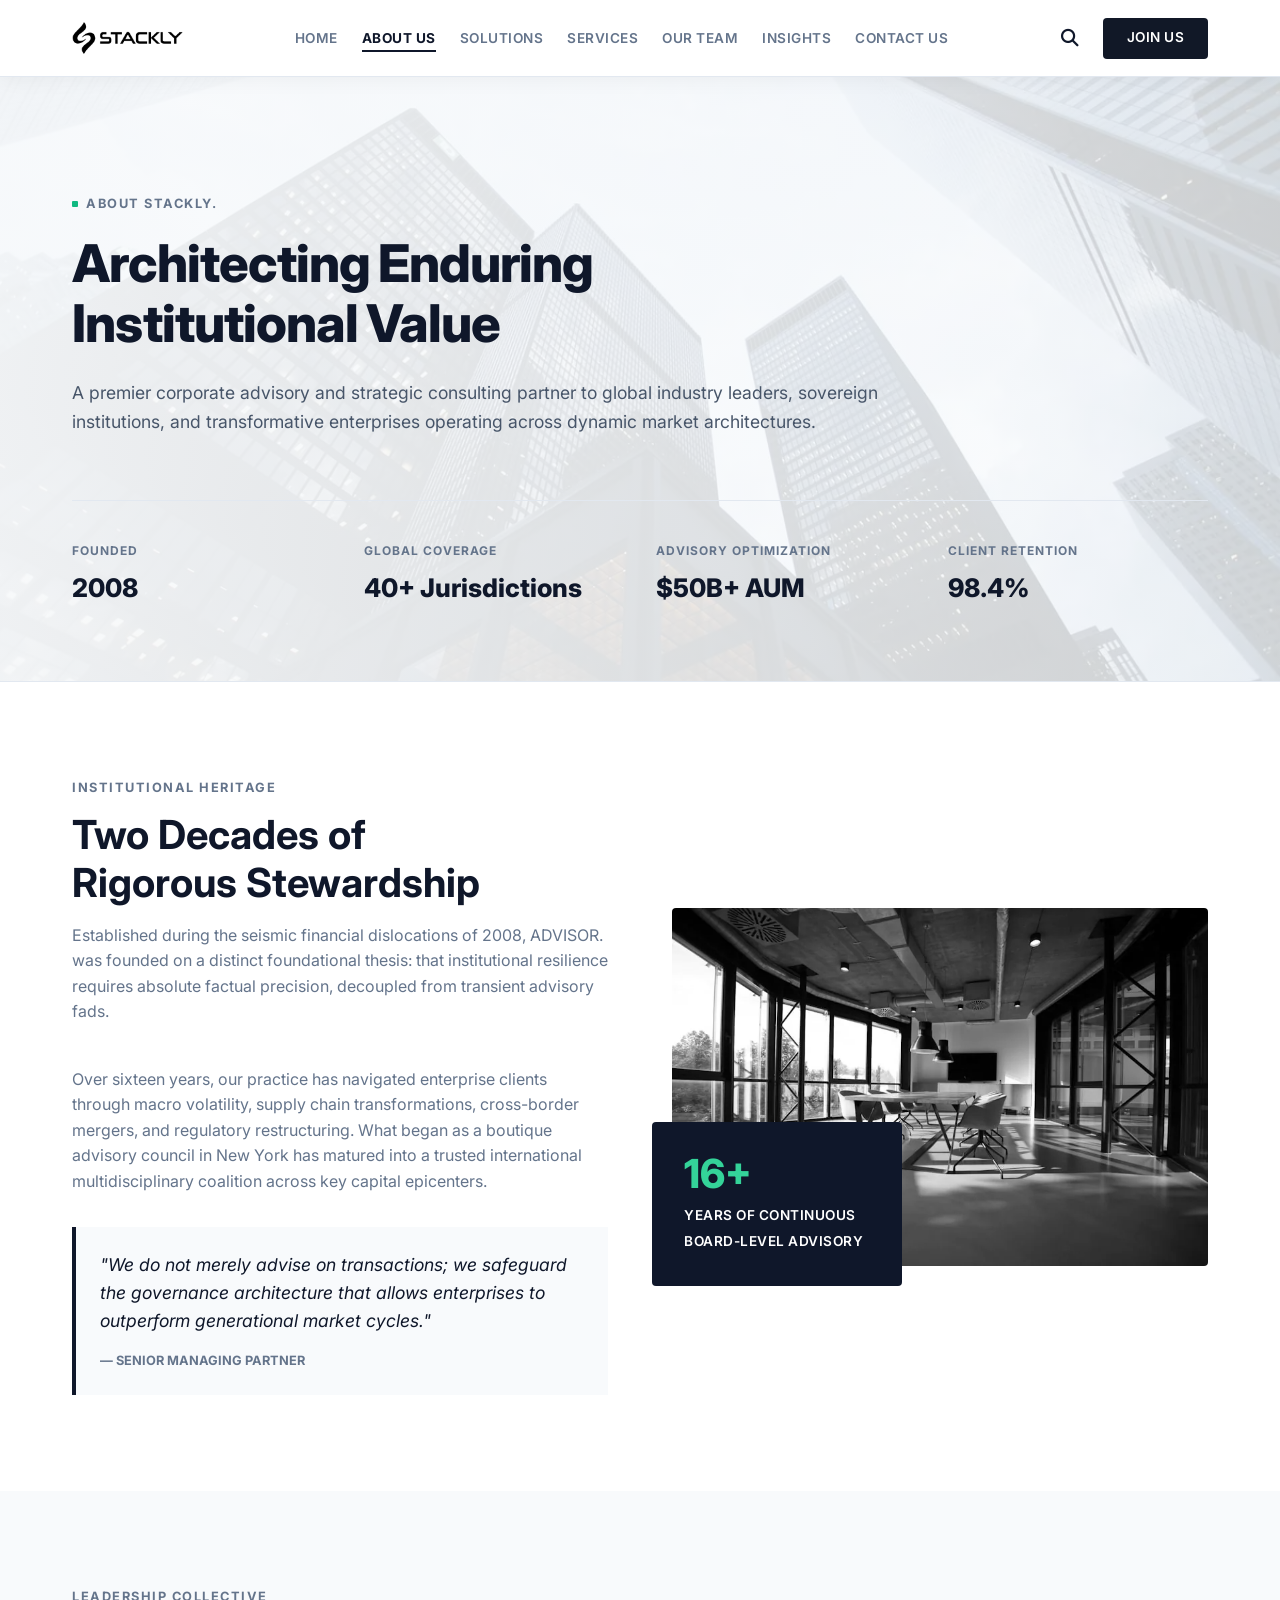
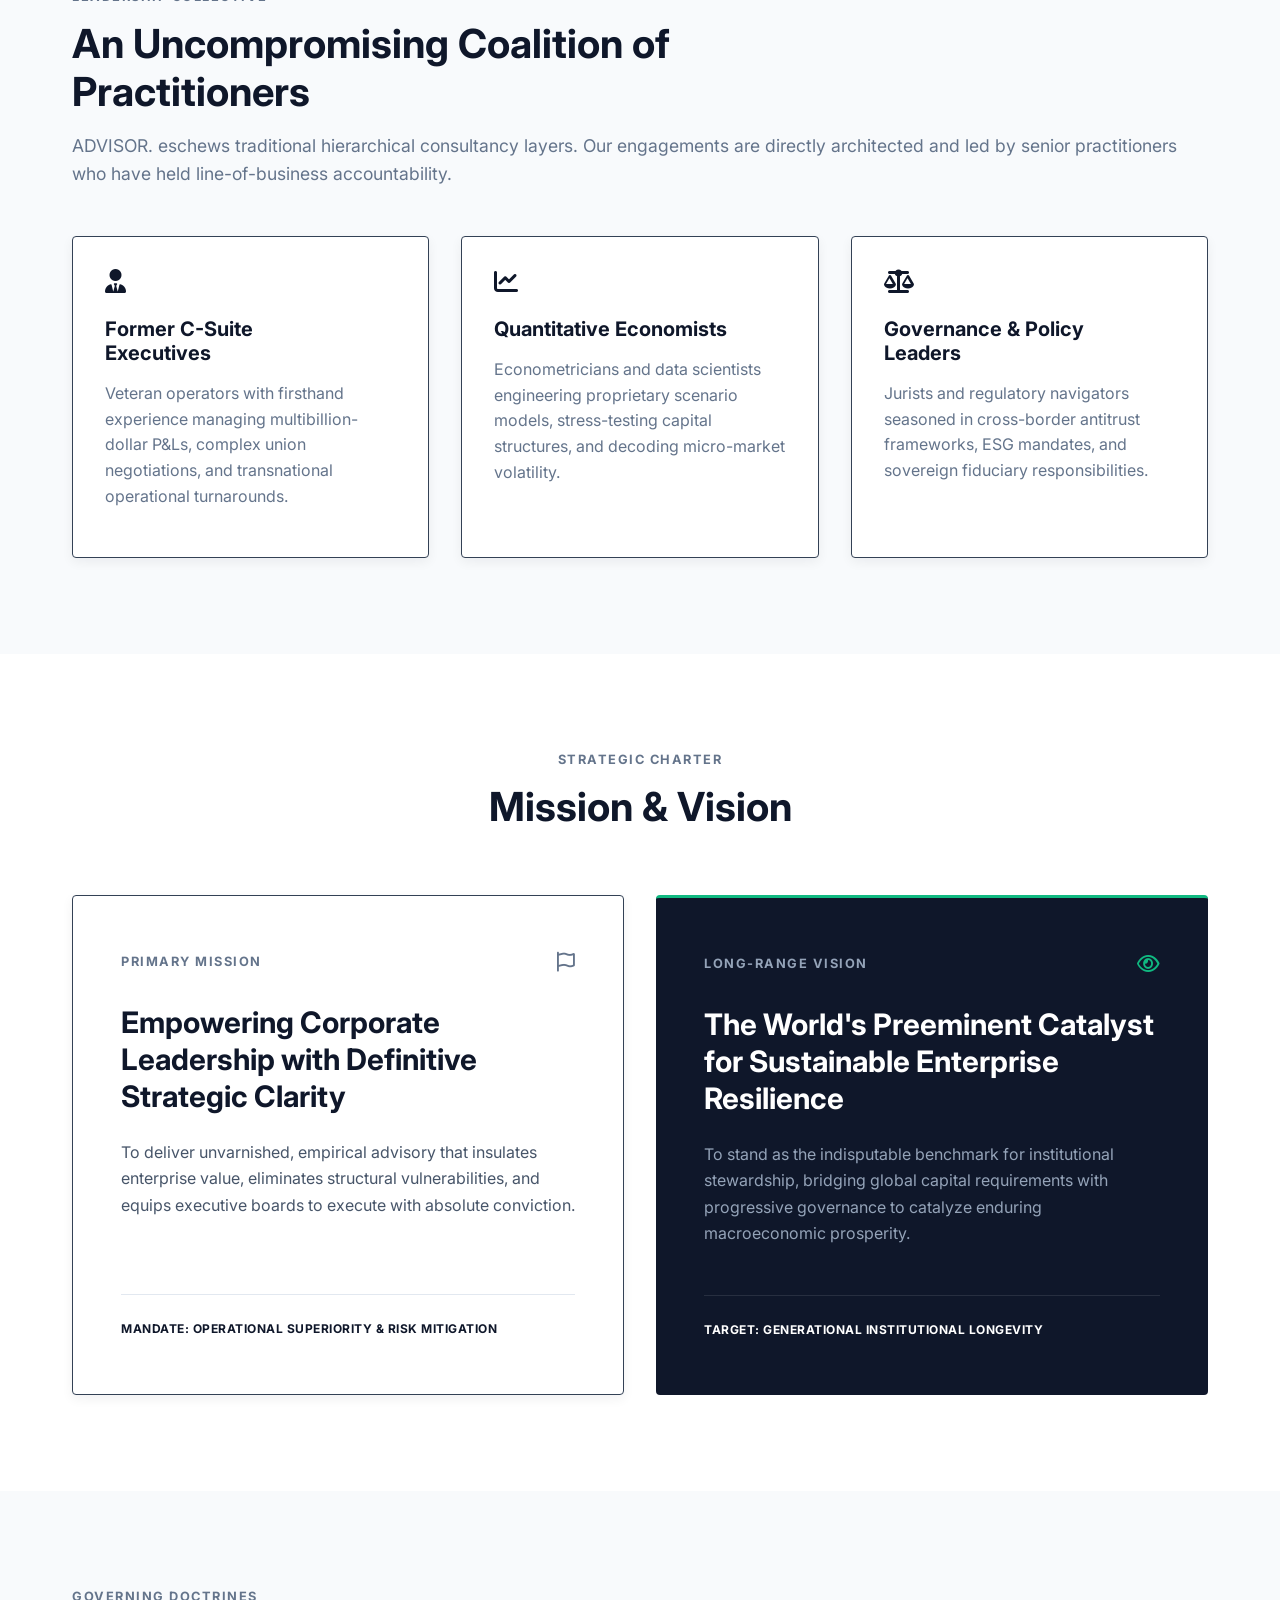
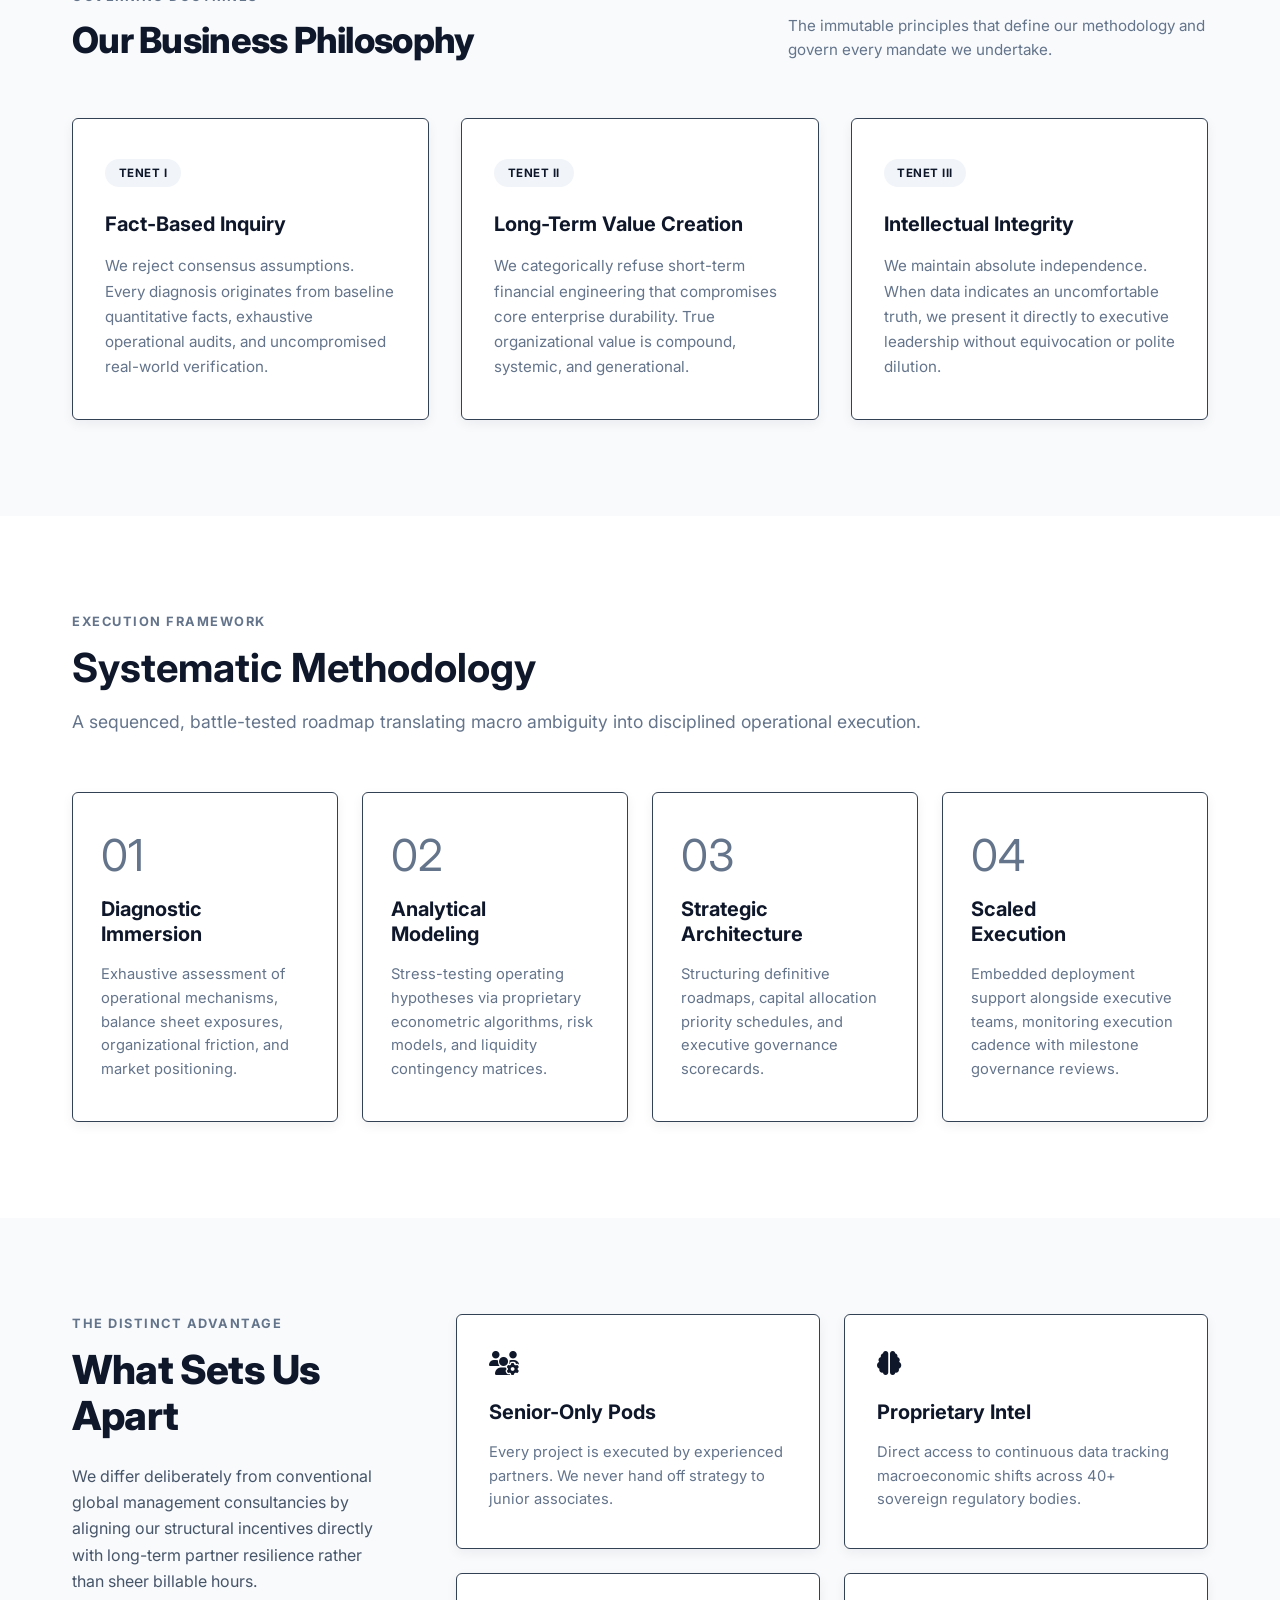
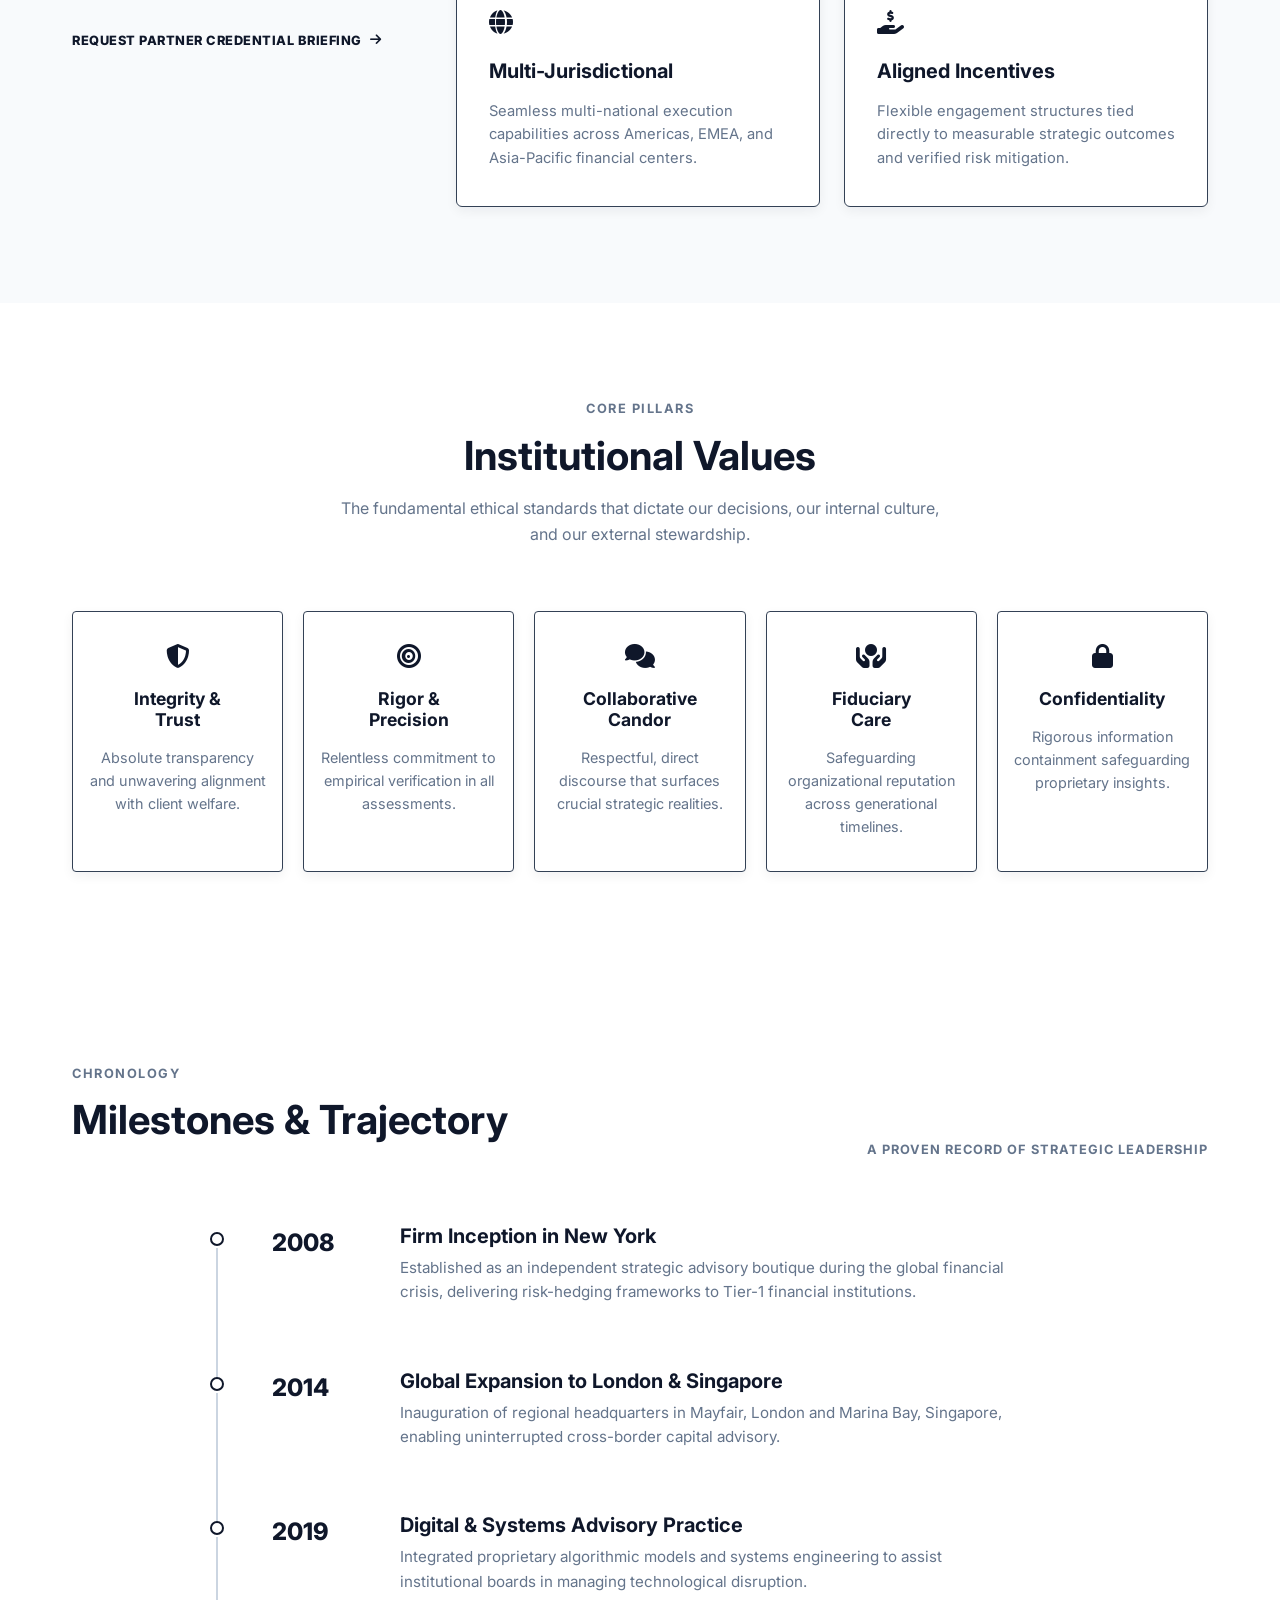
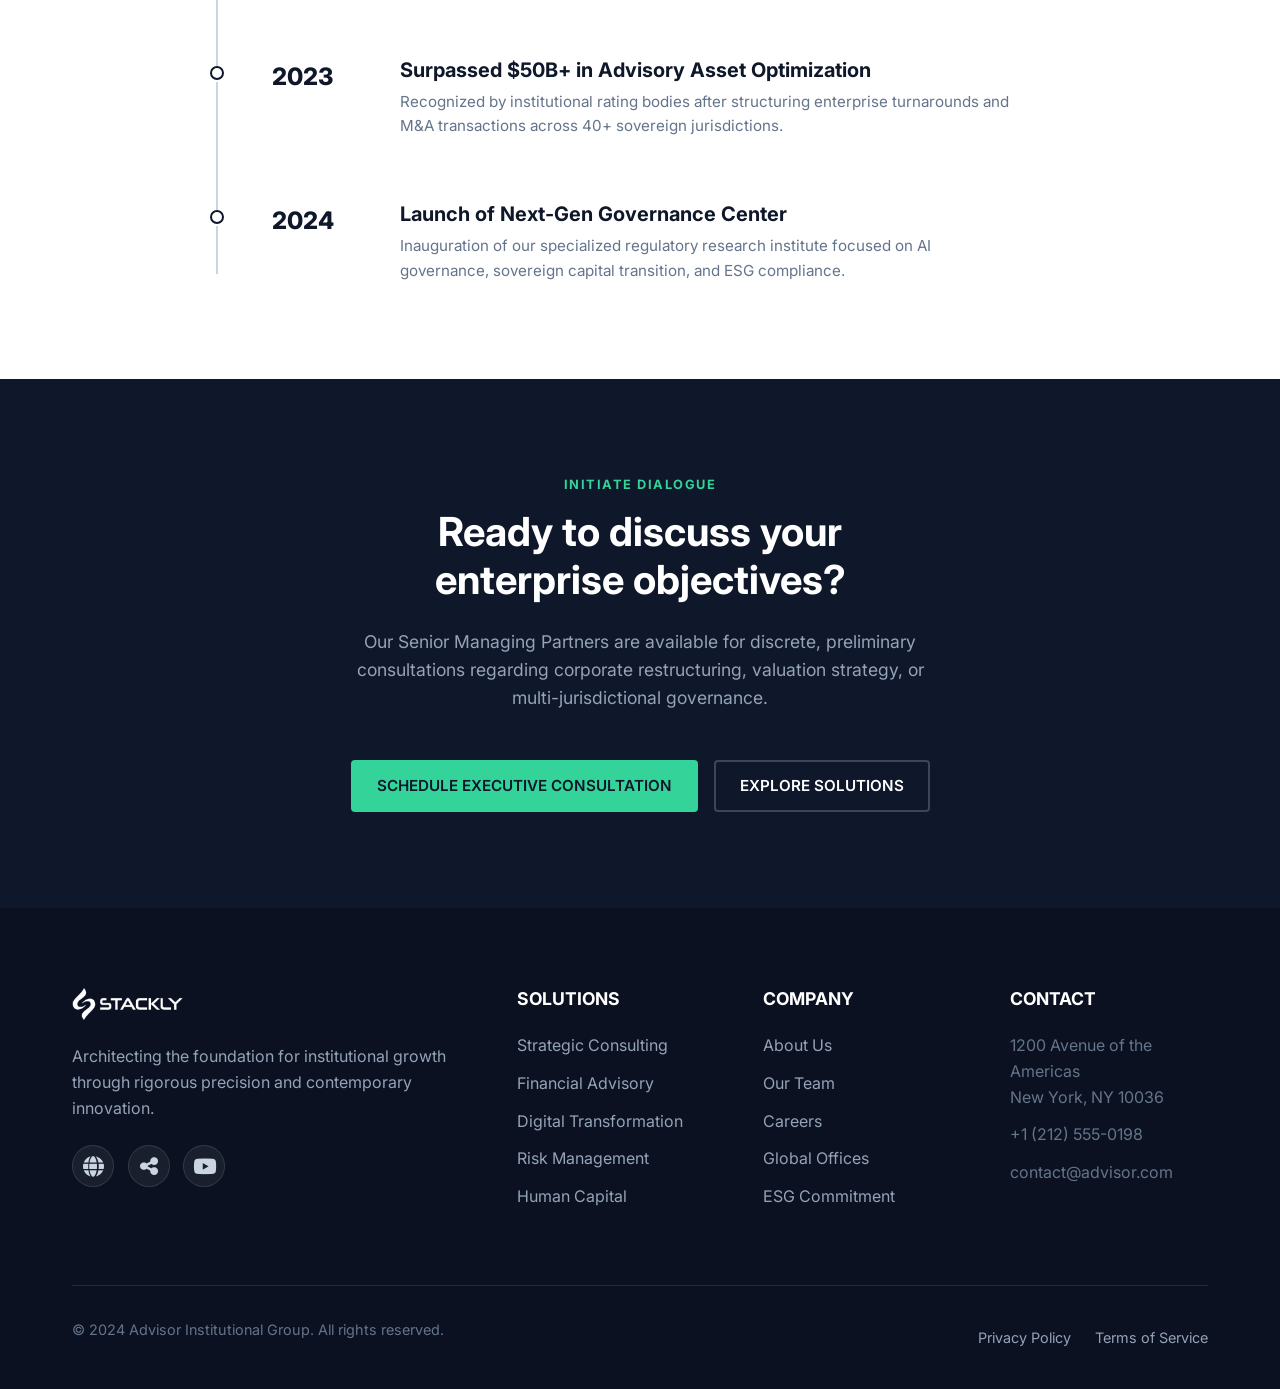
==== about.html @ fd28a03f "Initial commit: Stackly Advisory Enterprise Consulting Hub" ====
<!DOCTYPE html>
<html lang="en">
<head>
    <meta charset="UTF-8">
    <meta name="viewport" content="width=device-width, initial-scale=1.0">
    <title>About Us - ADVISOR.</title>
    <link rel="preconnect" href="https://fonts.googleapis.com">
    <link rel="preconnect" href="https://fonts.gstatic.com" crossorigin>
    <link href="https://fonts.googleapis.com/css2?family=Inter:wght@300;400;500;600;700;800&display=swap" rel="stylesheet">
    <link rel="stylesheet" href="https://cdnjs.cloudflare.com/ajax/libs/font-awesome/6.4.0/css/all.min.css">
    <link rel="stylesheet" href="css/styles.css">
</head>
<body>

    <!-- Navbar -->
    <nav class="navbar">
        <div class="container nav-container">
            <div class="logo">
                <a href="index.html" style="display: flex; align-items: center;">
                    <img src="assets/logo-stackly.webp" alt="ADVISOR Logo" class="logo-icon">
                </a>
            </div>
            <ul class="nav-links">
                <li><a href="index.html">HOME</a></li>
                <li><a href="about.html" class="active">ABOUT US</a></li>
                <li><a href="solutions.html">SOLUTIONS</a></li>
                <li><a href="services.html">SERVICES</a></li>
                <li><a href="teams.html">OUR TEAM</a></li>
                <li><a href="insights.html">INSIGHTS</a></li>
                <li><a href="contact.html">CONTACT US</a></li>
            </ul>
            <div class="nav-actions">
                <button class="icon-btn search-icon" aria-label="Search"><i class="fa-solid fa-magnifying-glass"></i></button>
                <a href="signin.html" class="btn btn-primary join-btn">JOIN US</a>
                <button class="nav-hamburger-btn" id="nav-hamburger-btn" aria-label="Open Navigation Drawer" type="button">
                    <i class="fa-solid fa-bars"></i>
                </button>
            </div>
        </div>
    </nav>

    <!-- Hero Section -->
    <header class="about-hero">
        <div class="container">
            <div class="about-hero-text">
                <span class="eyebrow"><span class="badge-square"></span> ABOUT STACKLY.</span>
                <h1>Architecting Enduring<br>Institutional Value</h1>
                <p>A premier corporate advisory and strategic consulting partner to global industry leaders, sovereign institutions, and transformative enterprises operating across dynamic market architectures.</p>
            </div>
            
            <div class="hero-stats">
                <div class="stat">
                    <span class="stat-label">FOUNDED</span>
                    <span class="stat-value">2008</span>
                </div>
                <div class="stat">
                    <span class="stat-label">GLOBAL COVERAGE</span>
                    <span class="stat-value">40+ Jurisdictions</span>
                </div>
                <div class="stat">
                    <span class="stat-label">ADVISORY OPTIMIZATION</span>
                    <span class="stat-value">$50B+ AUM</span>
                </div>
                <div class="stat">
                    <span class="stat-label">CLIENT RETENTION</span>
                    <span class="stat-value">98.4%</span>
                </div>
            </div>
        </div>
    </header>

    <!-- Stewardship -->
    <section class="stewardship section-padding">
        <div class="container stewardship-grid">
            <div class="stewardship-text">
                <span class="eyebrow">INSTITUTIONAL HERITAGE</span>
                <h2>Two Decades of<br>Rigorous Stewardship</h2>
                <p>Established during the seismic financial dislocations of 2008, ADVISOR. was founded on a distinct foundational thesis: that institutional resilience requires absolute factual precision, decoupled from transient advisory fads.</p>
                <br>
                <p>Over sixteen years, our practice has navigated enterprise clients through macro volatility, supply chain transformations, cross-border mergers, and regulatory restructuring. What began as a boutique advisory council in New York has matured into a trusted international multidisciplinary coalition across key capital epicenters.</p>
                <blockquote class="stewardship-quote">
                    "We do not merely advise on transactions; we safeguard the governance architecture that allows enterprises to outperform generational market cycles."
                    <footer>— SENIOR MANAGING PARTNER</footer>
                </blockquote>
            </div>
            <div class="stewardship-visual">
                <img src="assets/about-collaboration-office.webp" alt="Office" style="filter: grayscale(100%);">
                <div class="visual-badge">
                    <span class="badge-number">16+</span>
                    <span class="badge-text">YEARS OF CONTINUOUS BOARD-LEVEL ADVISORY</span>
                </div>
            </div>
        </div>
    </section>

    <!-- Practitioners -->
    <section class="practitioners section-padding bg-light">
        <div class="container">
            <div class="section-header align-left">
                <span class="eyebrow">LEADERSHIP COLLECTIVE</span>
                <h2>An Uncompromising Coalition of<br>Practitioners</h2>
                <p>ADVISOR. eschews traditional hierarchical consultancy layers. Our engagements are directly architected and led by senior practitioners who have held line-of-business accountability.</p>
            </div>
            <div class="practitioners-grid">
                <div class="practitioner-card">
                    <i class="fa-solid fa-user-tie"></i>
                    <h4>Former C-Suite<br>Executives</h4>
                    <p>Veteran operators with firsthand experience managing multibillion-dollar P&Ls, complex union negotiations, and transnational operational turnarounds.</p>
                </div>
                <div class="practitioner-card">
                    <i class="fa-solid fa-chart-line"></i>
                    <h4>Quantitative Economists</h4>
                    <p>Econometricians and data scientists engineering proprietary scenario models, stress-testing capital structures, and decoding micro-market volatility.</p>
                </div>
                <div class="practitioner-card">
                    <i class="fa-solid fa-scale-balanced"></i>
                    <h4>Governance & Policy<br>Leaders</h4>
                    <p>Jurists and regulatory navigators seasoned in cross-border antitrust frameworks, ESG mandates, and sovereign fiduciary responsibilities.</p>
                </div>
            </div>
        </div>
    </section>

    <!-- Mission & Vision -->
    <section class="mission-vision section-padding">
        <div class="container">
            <div class="section-header text-center">
                <span class="eyebrow">STRATEGIC CHARTER</span>
                <h2>Mission & Vision</h2>
            </div>
            <div class="mv-grid">
                <div class="mv-card light-card">
                    <div class="mv-card-header">
                        <span class="mv-label">PRIMARY MISSION</span>
                        <i class="fa-regular fa-flag mv-icon"></i>
                    </div>
                    <h3>Empowering Corporate Leadership with Definitive Strategic Clarity</h3>
                    <p>To deliver unvarnished, empirical advisory that insulates enterprise value, eliminates structural vulnerabilities, and equips executive boards to execute with absolute conviction.</p>
                    <div class="mv-footer">MANDATE: OPERATIONAL SUPERIORITY & RISK MITIGATION</div>
                </div>
                <div class="mv-card dark-card">
                    <div class="mv-card-header">
                        <span class="mv-label">LONG-RANGE VISION</span>
                        <i class="fa-regular fa-eye mv-icon"></i>
                    </div>
                    <h3>The World's Preeminent Catalyst for Sustainable Enterprise Resilience</h3>
                    <p>To stand as the indisputable benchmark for institutional stewardship, bridging global capital requirements with progressive governance to catalyze enduring macroeconomic prosperity.</p>
                    <div class="mv-footer">TARGET: GENERATIONAL INSTITUTIONAL LONGEVITY</div>
                </div>
            </div>
        </div>
    </section>

    <!-- Philosophy -->
    <section class="philosophy section-padding bg-light">
        <div class="container">
            <div class="philosophy-header">
                <div>
                    <span class="eyebrow">GOVERNING DOCTRINES</span>
                    <h2>Our Business Philosophy</h2>
                </div>
                <p>The immutable principles that define our methodology and govern every mandate we undertake.</p>
            </div>
            <div class="philosophy-grid">
                <div class="phil-card">
                    <span class="phil-tenet">TENET I</span>
                    <h4>Fact-Based Inquiry</h4>
                    <p>We reject consensus assumptions. Every diagnosis originates from baseline quantitative facts, exhaustive operational audits, and uncompromised real-world verification.</p>
                </div>
                <div class="phil-card">
                    <span class="phil-tenet">TENET II</span>
                    <h4>Long-Term Value Creation</h4>
                    <p>We categorically refuse short-term financial engineering that compromises core enterprise durability. True organizational value is compound, systemic, and generational.</p>
                </div>
                <div class="phil-card">
                    <span class="phil-tenet">TENET III</span>
                    <h4>Intellectual Integrity</h4>
                    <p>We maintain absolute independence. When data indicates an uncomfortable truth, we present it directly to executive leadership without equivocation or polite dilution.</p>
                </div>
            </div>
        </div>
    </section>

    <!-- Methodology -->
    <section class="methodology section-padding">
        <div class="container">
            <div class="section-header align-left">
                <span class="eyebrow">EXECUTION FRAMEWORK</span>
                <h2>Systematic Methodology</h2>
                <p>A sequenced, battle-tested roadmap translating macro ambiguity into disciplined operational execution.</p>
            </div>
            <div class="method-grid">
                <div class="method-card">
                    <div class="method-num">01</div>
                    <h4>Diagnostic<br>Immersion</h4>
                    <p>Exhaustive assessment of operational mechanisms, balance sheet exposures, organizational friction, and market positioning.</p>
                </div>
                <div class="method-card">
                    <div class="method-num">02</div>
                    <h4>Analytical<br>Modeling</h4>
                    <p>Stress-testing operating hypotheses via proprietary econometric algorithms, risk models, and liquidity contingency matrices.</p>
                </div>
                <div class="method-card">
                    <div class="method-num">03</div>
                    <h4>Strategic<br>Architecture</h4>
                    <p>Structuring definitive roadmaps, capital allocation priority schedules, and executive governance scorecards.</p>
                </div>
                <div class="method-card">
                    <div class="method-num">04</div>
                    <h4>Scaled<br>Execution</h4>
                    <p>Embedded deployment support alongside executive teams, monitoring execution cadence with milestone governance reviews.</p>
                </div>
            </div>
        </div>
    </section>

    <!-- Differentiators -->
    <section class="differentiators section-padding bg-light">
        <div class="container diff-container">
            <div class="diff-text">
                <span class="eyebrow">THE DISTINCT ADVANTAGE</span>
                <h2>What Sets Us<br>Apart</h2>
                <p>We differ deliberately from conventional global management consultancies by aligning our structural incentives directly with long-term partner resilience rather than sheer billable hours.</p>
                <a href="contact.html" class="link-arrow">REQUEST PARTNER CREDENTIAL BRIEFING <i class="fa-solid fa-arrow-right"></i></a>
            </div>
            <div class="diff-grid">
                <div class="diff-card">
                    <i class="fa-solid fa-users-gear"></i>
                    <h4>Senior-Only Pods</h4>
                    <p>Every project is executed by experienced partners. We never hand off strategy to junior associates.</p>
                </div>
                <div class="diff-card">
                    <i class="fa-solid fa-brain"></i>
                    <h4>Proprietary Intel</h4>
                    <p>Direct access to continuous data tracking macroeconomic shifts across 40+ sovereign regulatory bodies.</p>
                </div>
                <div class="diff-card">
                    <i class="fa-solid fa-globe"></i>
                    <h4>Multi-Jurisdictional</h4>
                    <p>Seamless multi-national execution capabilities across Americas, EMEA, and Asia-Pacific financial centers.</p>
                </div>
                <div class="diff-card">
                    <i class="fa-solid fa-hand-holding-dollar"></i>
                    <h4>Aligned Incentives</h4>
                    <p>Flexible engagement structures tied directly to measurable strategic outcomes and verified risk mitigation.</p>
                </div>
            </div>
        </div>
    </section>

    <!-- Values -->
    <section class="values section-padding">
        <div class="container text-center">
            <span class="eyebrow">CORE PILLARS</span>
            <h2>Institutional Values</h2>
            <p class="subtitle max-w-lg mx-auto">The fundamental ethical standards that dictate our decisions, our internal culture, and our external stewardship.</p>
            
            <div class="values-grid">
                <div class="value-card">
                    <i class="fa-solid fa-shield-halved"></i>
                    <h4>Integrity &<br>Trust</h4>
                    <p>Absolute transparency and unwavering alignment with client welfare.</p>
                </div>
                <div class="value-card">
                    <i class="fa-solid fa-bullseye"></i>
                    <h4>Rigor &<br>Precision</h4>
                    <p>Relentless commitment to empirical verification in all assessments.</p>
                </div>
                <div class="value-card">
                    <i class="fa-solid fa-comments"></i>
                    <h4>Collaborative<br>Candor</h4>
                    <p>Respectful, direct discourse that surfaces crucial strategic realities.</p>
                </div>
                <div class="value-card">
                    <i class="fa-solid fa-hands-holding-circle"></i>
                    <h4>Fiduciary<br>Care</h4>
                    <p>Safeguarding organizational reputation across generational timelines.</p>
                </div>
                <div class="value-card">
                    <i class="fa-solid fa-lock"></i>
                    <h4>Confidentiality</h4>
                    <p>Rigorous information containment safeguarding proprietary insights.</p>
                </div>
            </div>
        </div>
    </section>

    <!-- Chronology -->
    <section class="chronology section-padding">
        <div class="container">
            <div class="section-header align-left flex-between">
                <div>
                    <span class="eyebrow">CHRONOLOGY</span>
                    <h2>Milestones & Trajectory</h2>
                </div>
                <span class="record-text">A PROVEN RECORD OF STRATEGIC LEADERSHIP</span>
            </div>
            
            <div class="timeline-list">
                <div class="tl-item">
                    <div class="tl-marker"></div>
                    <div class="tl-year">2008</div>
                    <div class="tl-content">
                        <h4>Firm Inception in New York</h4>
                        <p>Established as an independent strategic advisory boutique during the global financial crisis, delivering risk-hedging frameworks to Tier-1 financial institutions.</p>
                    </div>
                </div>
                <div class="tl-item">
                    <div class="tl-marker"></div>
                    <div class="tl-year">2014</div>
                    <div class="tl-content">
                        <h4>Global Expansion to London & Singapore</h4>
                        <p>Inauguration of regional headquarters in Mayfair, London and Marina Bay, Singapore, enabling uninterrupted cross-border capital advisory.</p>
                    </div>
                </div>
                <div class="tl-item">
                    <div class="tl-marker"></div>
                    <div class="tl-year">2019</div>
                    <div class="tl-content">
                        <h4>Digital & Systems Advisory Practice</h4>
                        <p>Integrated proprietary algorithmic models and systems engineering to assist institutional boards in managing technological disruption.</p>
                    </div>
                </div>
                <div class="tl-item">
                    <div class="tl-marker"></div>
                    <div class="tl-year">2023</div>
                    <div class="tl-content">
                        <h4>Surpassed $50B+ in Advisory Asset Optimization</h4>
                        <p>Recognized by institutional rating bodies after structuring enterprise turnarounds and M&A transactions across 40+ sovereign jurisdictions.</p>
                    </div>
                </div>
                <div class="tl-item">
                    <div class="tl-marker"></div>
                    <div class="tl-year">2024</div>
                    <div class="tl-content">
                        <h4>Launch of Next-Gen Governance Center</h4>
                        <p>Inauguration of our specialized regulatory research institute focused on AI governance, sovereign capital transition, and ESG compliance.</p>
                    </div>
                </div>
            </div>
        </div>
    </section>

    <!-- About CTA -->
    <section class="about-cta">
        <div class="container text-center cta-content-dark">
            <span class="eyebrow text-accent">INITIATE DIALOGUE</span>
            <h2>Ready to discuss your<br>enterprise objectives?</h2>
            <p>Our Senior Managing Partners are available for discrete, preliminary consultations regarding corporate restructuring, valuation strategy, or multi-jurisdictional governance.</p>
            <div class="cta-buttons">
                <a href="404.html" class="btn btn-accent">SCHEDULE EXECUTIVE CONSULTATION</a>
                <a href="404.html" class="btn btn-outline-light">EXPLORE SOLUTIONS</a>
            </div>
        </div>
    </section>

    <!-- Footer -->
    <footer class="footer">
        <div class="container footer-grid">
            <div class="footer-brand">
                <div class="logo">
                    <img src="assets/logo-stackly.webp" alt="ADVISOR Logo" class="logo-icon">
                </div>
                <p>Architecting the foundation for institutional growth through rigorous precision and contemporary innovation.</p>
                <div class="social-links">
                    <a href="404.html" aria-label="Globe"><i class="fa-solid fa-globe"></i></a>
                    <a href="404.html" aria-label="Share"><i class="fa-solid fa-share-nodes"></i></a>
                    <a href="404.html" aria-label="YouTube"><i class="fa-brands fa-youtube"></i></a>
                </div>
            </div>
            <div class="footer-links">
                <h4>SOLUTIONS</h4>
                <ul>
                    <li><a href="solutions.html#practice-01">Strategic Consulting</a></li>
                    <li><a href="solutions.html#practice-02">Financial Advisory</a></li>
                    <li><a href="solutions.html#practice-04">Digital Transformation</a></li>
                    <li><a href="solutions.html#practice-06">Risk Management</a></li>
                    <li><a href="solutions.html#practice-05">Human Capital</a></li>
                </ul>
            </div>
            <div class="footer-links">
                <h4>COMPANY</h4>
                <ul>
                    <li><a href="about.html">About Us</a></li>
                    <li><a href="teams.html">Our Team</a></li>
                    <li><a href="#">Careers</a></li>
                    <li><a href="#">Global Offices</a></li>
                    <li><a href="#">ESG Commitment</a></li>
                </ul>
            </div>
            <div class="footer-contact">
                <h4>CONTACT</h4>
                <p>1200 Avenue of the Americas<br>New York, NY 10036</p>
                <p>+1 (212) 555-0198</p>
                <p>contact@advisor.com</p>
            </div>
        </div>
        <div class="container">
            <div class="footer-bottom">
                <p>&copy; 2024 Advisor Institutional Group. All rights reserved.</p>
                <div class="bottom-links">
                    <a href="#">Privacy Policy</a>
                    <a href="#">Terms of Service</a>
                </div>
            </div>
        </div>
    </footer>

    <script src="js/main.js"></script>
</body>
</html>
---- css/styles.css ----
/* Base Styles & Variables */
:root {
    --primary-dark: #0f172a;
    /* Slate 900 */
    --secondary-dark: #1e293b;
    /* Slate 800 */
    --text-main: #334155;
    /* Slate 700 */
    --text-light: #64748b;
    /* Slate 500 */
    --bg-light: #f8fafc;
    /* Slate 50 */
    --white: #ffffff;
    --accent-color: #10b981;
    /* Emerald 500 - used for subtle highlights */
    --accent-bright: #34d399;
    /* Emerald 400 - used for CTA */
    --border-color: #e2e8f0;
    /* Slate 200 */
    --font-main: 'Inter', sans-serif;
    --transition: all 0.3s ease;
    /* Additional Institutional Variables */
    --text-muted: #64748b;
    --text-subtle: #94a3b8;
    --border-light: #e2e8f0;
    --border-card: #e5e7eb;
    --bg-badge: #f8fafc;
    --bg-page: #ffffff;
    --accent-green: #10b981;
    --accent-red: #ef4444;
}

* {
    margin: 0;
    padding: 0;
    box-sizing: border-box;
}

html,
body {
    overflow-x: clip;
    max-width: 100%;
}

body {
    font-family: var(--font-main);
    color: var(--text-main);
    line-height: 1.6;
    background-color: var(--white);
    -webkit-font-smoothing: antialiased;
}

h1,
h2,
h3,
h4,
h5,
h6 {
    color: var(--primary-dark);
    font-weight: 700;
    line-height: 1.2;
    margin-bottom: 1rem;
}

h1 {
    font-size: 3.5rem;
}

h2 {
    font-size: 2.5rem;
}

h3 {
    font-size: 1.5rem;
}

h4 {
    font-size: 1.25rem;
}

p {
    margin-bottom: 1rem;
    color: var(--text-light);
}

a {
    text-decoration: none;
    color: var(--primary-dark);
    transition: var(--transition);
}

img {
    max-width: 100%;
    height: auto;
    display: block;
}

ul {
    list-style: none;
}

.container {
    max-width: 1200px;
    margin: 0 auto;
    padding: 0 2rem;
}

.section-padding {
    padding: 6rem 0;
}

.bg-light {
    background-color: var(--bg-light);
}

.text-center {
    text-align: center;
}

/* Buttons */
.btn {
    display: inline-block;
    padding: 0.75rem 1.5rem;
    border-radius: 4px;
    font-weight: 600;
    font-size: 0.95rem;
    cursor: pointer;
    transition: var(--transition);
    border: 2px solid transparent;
}

.btn-primary {
    background-color: var(--primary-dark);
    color: var(--white);
}

.btn-primary:hover {
    background-color: var(--secondary-dark);
    color: var(--white);
}

.btn-secondary {
    background-color: transparent;
    color: var(--primary-dark);
    border-color: var(--primary-dark);
}

.btn-secondary:hover {
    background-color: var(--primary-dark);
    color: var(--white);
}

.btn-accent {
    background-color: var(--accent-bright);
    color: var(--primary-dark);
}

.btn-accent:hover {
    background-color: #10b981;
    color: var(--primary-dark);
}

.icon-btn {
    background: none;
    border: none;
    font-size: 1.2rem;
    color: var(--primary-dark);
    cursor: pointer;
    transition: var(--transition);
}

.icon-btn:hover {
    color: var(--accent-color);
}

.link-arrow {
    display: inline-flex;
    align-items: center;
    gap: 0.5rem;
    font-weight: 600;
    color: var(--primary-dark);
}

.link-arrow i {
    transition: transform 0.3s ease;
}

.link-arrow:hover {
    color: var(--accent-color);
}

.link-arrow:hover i {
    transform: translateX(5px);
}

/* Navbar */
.navbar {
    padding: 1.1rem 0;
    position: sticky;
    top: 0;
    left: 0;
    width: 100%;
    z-index: 1000;
    background: rgba(255, 255, 255, 0.98);
    backdrop-filter: blur(12px);
    -webkit-backdrop-filter: blur(12px);
    border-bottom: 1px solid #e2e8f0;
    box-shadow: 0 4px 20px -2px rgba(0, 0, 0, 0.05);
    transition: all 0.3s ease;
}

.nav-container {
    display: flex;
    justify-content: space-between;
    align-items: center;
}

.logo {
    display: flex;
    align-items: center;
    gap: 0.5rem;
    font-size: 1.5rem;
    font-weight: 800;
    color: var(--primary-dark);
}

.logo-icon {
    height: 32px;
    width: auto;
    object-fit: contain;
    filter: brightness(0);
}

.nav-links {
    display: flex;
    gap: 1.5rem;
    align-items: center;
}

.nav-links a {
    font-weight: 600;
    font-size: 0.85rem;
    color: #64748b;
    text-transform: uppercase;
    letter-spacing: 0.5px;
    padding-bottom: 4px;
    border-bottom: 2px solid transparent;
}

.nav-links a:hover {
    color: var(--primary-dark);
}

.nav-links a.active {
    color: var(--primary-dark);
    font-weight: 700;
    border-bottom: 2px solid var(--primary-dark);
}

.nav-actions {
    display: flex;
    align-items: center;
    gap: 1.5rem;
}

.search-icon {
    font-size: 1.1rem;
    color: var(--primary-dark);
}

.join-btn {
    background-color: #111827;
    color: var(--white);
    border-radius: 4px;
    padding: 0.6rem 1.5rem;
    font-size: 0.85rem;
    font-weight: 600;
    text-transform: uppercase;
    letter-spacing: 0.5px;
    border: none;
}

.join-btn:hover {
    background-color: #374151;
    color: var(--white);
}

/* ========================================================
   PUBLIC NAVBAR MOBILE HAMBURGER & SIDEBAR DRAWER
   (Matches the Dashboard Sidebar Drawer Experience)
   ======================================================== */

/* Hamburger Button */
.nav-hamburger-btn {
    display: none;
    align-items: center;
    justify-content: center;
    width: 38px;
    height: 38px;
    background: transparent;
    border: 1px solid #e2e8f0;
    border-radius: 6px;
    color: var(--primary-dark);
    font-size: 1.25rem;
    cursor: pointer;
    transition: all 0.2s ease;
    flex-shrink: 0;
}

.nav-hamburger-btn:hover {
    background: #f1f5f9;
    color: #0284c7;
    border-color: #cbd5e1;
}

.nav-hamburger-btn:active {
    transform: scale(0.95);
}

/* Public Mobile Sidebar Backdrop */
.public-sidebar-backdrop {
    position: fixed;
    top: 0;
    left: 0;
    right: 0;
    bottom: 0;
    background: rgba(15, 23, 42, 0.65);
    backdrop-filter: blur(5px);
    -webkit-backdrop-filter: blur(5px);
    z-index: 2000;
    opacity: 0;
    pointer-events: none;
    transition: opacity 0.3s ease;
    touch-action: none !important;
}

.public-sidebar-backdrop.active {
    opacity: 1;
    pointer-events: auto;
    touch-action: none !important;
}

/* Public Mobile Sidebar Drawer */
.public-nav-sidebar {
    position: fixed;
    top: 0;
    left: 0;
    bottom: 0;
    width: 295px;
    max-width: 85vw;
    height: 100vh;
    height: 100dvh;
    background: #0f172a;
    color: #94a3b8;
    z-index: 2100;
    display: flex;
    flex-direction: column;
    transform: translateX(-100%);
    transition: transform 0.3s cubic-bezier(0.4, 0, 0.2, 1);
    box-shadow: none;
    border-right: 1px solid #1e293b;
    overscroll-behavior: contain !important;
}

.public-nav-sidebar.mobile-open {
    transform: translateX(0);
    box-shadow: 14px 0 40px rgba(0, 0, 0, 0.55);
}

/* Drawer Header */
.public-sidebar-header {
    height: 70px;
    padding: 0 1.25rem;
    border-bottom: 1px solid #1e293b;
    display: flex;
    justify-content: space-between;
    align-items: center;
    background: #0f172a;
    flex-shrink: 0;
}

.public-sidebar-brand {
    display: inline-flex;
    align-items: center;
    text-decoration: none;
}

.public-sidebar-brand img {
    height: 32px;
    width: auto;
    object-fit: contain;
    filter: brightness(0) invert(1);
    transition: opacity 0.2s ease;
}

.public-sidebar-brand:hover img {
    opacity: 0.85;
}

.public-sidebar-close {
    width: 36px;
    height: 36px;
    display: flex;
    align-items: center;
    justify-content: center;
    background: transparent;
    border: none;
    color: #94a3b8;
    font-size: 1.3rem;
    cursor: pointer;
    border-radius: 6px;
    transition: all 0.2s ease;
}

.public-sidebar-close:hover {
    background: #1e293b;
    color: #ffffff;
}

/* Search Box inside Drawer */
.public-sidebar-search {
    padding: 0.85rem 1.15rem;
    border-bottom: 1px solid #1e293b;
    display: flex;
    align-items: center;
    gap: 0.75rem;
    background: #0b1120;
    flex-shrink: 0;
}

.public-sidebar-search i {
    color: #64748b;
    font-size: 0.95rem;
}

.public-sidebar-search input {
    width: 100%;
    background: transparent;
    border: none;
    outline: none;
    color: #f8fafc;
    font-size: 0.88rem;
    font-family: var(--font-main);
}

.public-sidebar-search input::placeholder {
    color: #64748b;
}

/* Drawer Nav Body */
.public-sidebar-nav {
    flex: 1;
    overflow-y: auto;
    padding: 0.85rem 0.75rem;
    overscroll-behavior: contain;
}

.public-sidebar-nav::-webkit-scrollbar {
    width: 4px;
}

.public-sidebar-nav::-webkit-scrollbar-thumb {
    background: #334155;
    border-radius: 4px;
}

.public-sidebar-links {
    list-style: none;
    display: flex;
    flex-direction: column;
    gap: 0.35rem;
    padding: 0;
    margin: 0;
}

.public-sidebar-item {
    border-radius: 6px;
    transition: all 0.2s ease;
}

.public-sidebar-link {
    display: flex;
    align-items: center;
    justify-content: space-between;
    padding: 0.75rem 0.9rem;
    color: #94a3b8;
    text-decoration: none;
    font-size: 0.88rem;
    font-weight: 500;
    border-radius: 6px;
    transition: all 0.2s ease;
}

.public-sidebar-link-content {
    display: flex;
    align-items: center;
    gap: 0.85rem;
}

.public-sidebar-link i.link-icon {
    width: 22px;
    text-align: center;
    font-size: 0.95rem;
    color: #64748b;
    transition: color 0.2s ease;
}

.public-sidebar-link i.arrow-icon {
    font-size: 0.72rem;
    color: #475569;
    opacity: 0.6;
    transition: transform 0.2s ease, color 0.2s ease;
}

.public-sidebar-link:hover {
    background: #1e293b;
    color: #ffffff;
}

.public-sidebar-link:hover i.link-icon {
    color: #38bdf8;
}

.public-sidebar-link:hover i.arrow-icon {
    transform: translateX(3px);
    color: #ffffff;
    opacity: 1;
}

.public-sidebar-link.active {
    background: rgba(14, 165, 233, 0.15);
    color: #38bdf8;
    font-weight: 600;
    border-left: 3px solid #0ea5e9;
}

.public-sidebar-link.active i.link-icon {
    color: #38bdf8;
}

.public-sidebar-link.active i.arrow-icon {
    color: #38bdf8;
    opacity: 1;
}

/* Drawer Footer */
.public-sidebar-footer {
    padding: 1rem 1.15rem 1.25rem;
    border-top: 1px solid #1e293b;
    background: #0b1120;
    display: flex;
    flex-direction: column;
    gap: 0.85rem;
    flex-shrink: 0;
}

.public-sidebar-join-btn {
    display: flex;
    align-items: center;
    justify-content: center;
    gap: 0.5rem;
    width: 100%;
    padding: 0.75rem 1rem;
    background: #10b981;
    color: #ffffff !important;
    font-weight: 600;
    font-size: 0.88rem;
    letter-spacing: 0.5px;
    border-radius: 6px;
    text-align: center;
    transition: all 0.2s ease;
}

.public-sidebar-join-btn:hover {
    background: #059669;
    transform: translateY(-1px);
    box-shadow: 0 4px 12px rgba(16, 185, 129, 0.3);
}

.public-sidebar-tagline {
    display: flex;
    align-items: center;
    justify-content: center;
    gap: 0.45rem;
    font-size: 0.72rem;
    color: #64748b;
    text-align: center;
}

.public-sidebar-tagline i {
    color: #10b981;
}

/* Hero Section */
.hero {
    position: relative;
    padding: 8.5rem 0 7.5rem;
    background-image: url('../assets/hero-corporate-building.webp');
    background-size: cover;
    background-position: center;
    text-align: center;
}

.hero-overlay {
    position: absolute;
    top: 0;
    left: 0;
    width: 100%;
    height: 100%;
    background: linear-gradient(to bottom, rgba(255, 255, 255, 0.9) 0%, rgba(255, 255, 255, 0.7) 100%);
    z-index: 1;
}

.hero-content {
    position: relative;
    z-index: 2;
    max-width: 800px;
}

.hero h1 {
    margin-bottom: 1.5rem;
}

.hero p {
    font-size: 1.125rem;
    margin-bottom: 2.5rem;
    color: var(--text-main);
}

.hero-buttons {
    display: flex;
    justify-content: center;
    align-items: center;
    gap: 1.25rem;
}

.btn-hero-link {
    display: inline-flex;
    align-items: center;
    gap: 6px;
    font-size: 0.95rem;
    font-weight: 600;
    color: var(--primary-dark);
    text-decoration: none;
    padding: 0.75rem 1rem;
    transition: var(--transition);
}

.btn-hero-link:hover {
    color: var(--accent-color);
    transform: translateX(3px);
}

/* What We Do Section */
.wwd-container {
    display: grid;
    grid-template-columns: 1fr 1fr;
    gap: 4rem;
    align-items: center;
}

.wwd-text h2 {
    margin-bottom: 1.5rem;
}

.wwd-text p {
    margin-bottom: 2rem;
    font-size: 1.1rem;
}

.wwd-image img {
    border-radius: 8px;
    box-shadow: 0 20px 25px -5px rgba(0, 0, 0, 0.1), 0 10px 10px -5px rgba(0, 0, 0, 0.04);
}

/* Core Solutions Section */
.section-header {
    text-align: center;
    max-width: 600px;
    margin: 0 auto 4rem;
}

.section-header.align-left {
    text-align: left;
    max-width: 100%;
    margin: 0 0 3rem 0;
}

.section-header p {
    font-size: 1.1rem;
}

.solutions-grid {
    display: grid;
    grid-template-columns: repeat(3, 1fr);
    gap: 2rem;
}

.solution-card {
    background: var(--white);
    padding: 2.5rem;
    border-radius: 8px;
    border: 1.5px solid #334155;
    box-shadow: 0 4px 6px -1px rgba(0, 0, 0, 0.05);
    transition: transform 0.3s ease, box-shadow 0.3s ease, border-color 0.3s ease;
}

.solution-card:hover {
    transform: translateY(-5px);
    border-color: #2563eb;
    box-shadow: 0 14px 28px -6px rgba(37, 99, 235, 0.18), 0 4px 10px rgba(0, 0, 0, 0.05);
}

.solution-card .icon-box {
    width: 48px;
    height: 48px;
    background-color: var(--primary-dark);
    color: var(--white);
    display: flex;
    align-items: center;
    justify-content: center;
    font-size: 1.25rem;
    border-radius: 6px;
    margin-bottom: 1.5rem;
}

.solution-card h3 {
    font-size: 1.25rem;
    margin-bottom: 1rem;
}

/* Why Choose Us Section */
.why-choose-us {
    background-color: var(--primary-dark);
    color: var(--white);
}

.why-choose-us h2 {
    color: var(--white);
}

.why-choose-us .subtitle {
    color: #94a3b8;
    /* Slate 400 */
    max-width: 600px;
    margin: 0 auto 4rem;
}

.stats-grid {
    display: grid;
    grid-template-columns: repeat(4, 1fr);
    gap: 2rem;
}

.stat-item {
    text-align: center;
}

.stat-icon {
    font-size: 2.5rem;
    color: var(--accent-bright);
    margin-bottom: 1.5rem;
}

.stat-item h4 {
    color: var(--white);
    margin-bottom: 1rem;
}

.stat-item p {
    color: #94a3b8;
    font-size: 0.95rem;
}

/* Featured Projects Section */
.flex-header {
    display: flex;
    justify-content: space-between;
    align-items: flex-end;
    text-align: left;
    max-width: 100%;
}

.projects-grid {
    display: grid;
    grid-template-columns: repeat(2, 1fr);
    gap: 2rem;
}

.project-card {
    border-radius: 8px;
    overflow: hidden;
    background: var(--white);
    border: 1.5px solid #334155;
    box-shadow: 0 4px 6px -1px rgba(0, 0, 0, 0.05);
    transition: transform 0.3s ease, box-shadow 0.3s ease, border-color 0.3s ease;
}

.project-card:hover {
    transform: translateY(-4px);
    border-color: #2563eb;
    box-shadow: 0 14px 28px -6px rgba(37, 99, 235, 0.18), 0 4px 10px rgba(0, 0, 0, 0.05);
}

.project-image {
    position: relative;
    height: 300px;
    overflow: hidden;
}

.project-image img {
    width: 100%;
    height: 100%;
    object-fit: cover;
    transition: transform 0.5s ease;
}

.project-card:hover .project-image img {
    transform: scale(1.05);
}

.project-tag {
    position: absolute;
    top: 1rem;
    left: 1rem;
    background: rgba(15, 23, 42, 0.8);
    color: var(--white);
    padding: 0.25rem 0.75rem;
    border-radius: 4px;
    font-size: 0.8rem;
    font-weight: 600;
    backdrop-filter: blur(4px);
}

.project-content {
    padding: 2rem;
}

.project-content h3 {
    margin-bottom: 0.75rem;
}

/* Our Approach Section */
.our-approach .subtitle {
    margin-bottom: 4rem;
}

.timeline {
    display: grid;
    grid-template-columns: repeat(4, 1fr);
    gap: 2rem;
    position: relative;
}

.timeline::before {
    content: '';
    position: absolute;
    top: 24px;
    left: 10%;
    right: 10%;
    height: 2px;
    background-color: var(--border-color);
    z-index: 1;
}

.timeline-step {
    position: relative;
    z-index: 2;
}

.step-number {
    width: 50px;
    height: 50px;
    background-color: var(--primary-dark);
    color: var(--white);
    border-radius: 50%;
    display: flex;
    align-items: center;
    justify-content: center;
    font-size: 1.25rem;
    font-weight: 700;
    margin: 0 auto 1.5rem;
    border: 4px solid var(--bg-light);
}

/* Industries We Serve Section */
.industries .subtitle {
    margin-bottom: 4rem;
}

.industries-grid {
    display: grid;
    grid-template-columns: repeat(3, 1fr);
    gap: 2rem;
}

.industry-card {
    padding: 2rem;
    border: 1.5px solid #334155;
    border-radius: 8px;
    text-align: left;
    transition: transform 0.3s ease, box-shadow 0.3s ease, border-color 0.3s ease;
}

.industry-card:hover {
    transform: translateY(-4px);
    border-color: #2563eb;
    box-shadow: 0 14px 28px -6px rgba(37, 99, 235, 0.18), 0 4px 10px rgba(0, 0, 0, 0.05);
}

.ind-icon {
    width: 40px;
    height: 40px;
    background-color: var(--bg-light);
    color: var(--primary-dark);
    display: flex;
    align-items: center;
    justify-content: center;
    border-radius: 6px;
    margin-bottom: 1.5rem;
    font-size: 1.2rem;
}

.text-sm {
    font-size: 0.9rem;
}

/* Testimonials Section */
.testimonial-grid {
    display: grid;
    grid-template-columns: repeat(2, 1fr);
    gap: 2rem;
    margin-top: 3rem;
}

.testimonial-card {
    background: var(--white);
    padding: 3rem;
    border-radius: 8px;
    border: 1.5px solid #334155;
    box-shadow: 0 4px 6px -1px rgba(0, 0, 0, 0.05);
    transition: transform 0.3s ease, box-shadow 0.3s ease, border-color 0.3s ease;
}

.testimonial-card:hover {
    transform: translateY(-4px);
    border-color: #2563eb;
    box-shadow: 0 14px 28px -6px rgba(37, 99, 235, 0.18), 0 4px 10px rgba(0, 0, 0, 0.05);
}

.stars {
    color: var(--accent-color);
    margin-bottom: 1.5rem;
    font-size: 0.9rem;
}

.quote {
    font-size: 1.1rem;
    color: var(--primary-dark);
    font-style: italic;
    margin-bottom: 2rem;
}

.author strong {
    display: block;
    color: var(--primary-dark);
}

.author span {
    font-size: 0.9rem;
    color: var(--text-light);
}

/* Latest Insights Section */
.insights-grid {
    display: grid;
    grid-template-columns: repeat(3, 1fr);
    gap: 2rem;
}

.insight-card {
    border-radius: 8px;
    overflow: hidden;
    background: var(--white);
    border: 1.5px solid #334155;
    box-shadow: 0 4px 6px -1px rgba(0, 0, 0, 0.05);
    transition: transform 0.3s ease, box-shadow 0.3s ease, border-color 0.3s ease;
}

.insight-card:hover {
    transform: translateY(-4px);
    border-color: #2563eb;
    box-shadow: 0 14px 28px -6px rgba(37, 99, 235, 0.18), 0 4px 10px rgba(0, 0, 0, 0.05);
}

.insight-card img {
    width: 100%;
    height: 200px;
    object-fit: cover;
}

.insight-content {
    padding: 1.5rem;
}

.insight-content .date {
    display: block;
    font-size: 0.85rem;
    color: var(--text-light);
    margin-bottom: 0.75rem;
}

.insight-content h3 {
    font-size: 1.1rem;
    margin-bottom: 0;
}

/* CTA Section */
.cta-section {
    position: relative;
    padding: 6rem 0;
    background-image: url('../assets/hero-corporate-building.webp');
    background-size: cover;
    background-position: center;
    background-attachment: fixed;
    text-align: center;
}

.cta-overlay {
    position: absolute;
    top: 0;
    left: 0;
    width: 100%;
    height: 100%;
    background: rgba(15, 23, 42, 0.9);
}

.cta-content {
    position: relative;
    z-index: 2;
    color: var(--white);
}

.cta-content h2 {
    color: var(--white);
    margin-bottom: 1rem;
}

.cta-content p {
    color: #cbd5e1;
    margin-bottom: 2.5rem;
    font-size: 1.1rem;
}

/* Footer */
.footer {
    background-color: #0b1120;
    color: #94a3b8;
    padding: 5rem 0 2rem;
}

.footer-grid {
    display: grid;
    grid-template-columns: minmax(0, 2fr) repeat(3, minmax(0, 1fr));
    gap: 3rem;
    margin-bottom: 4rem;
}

.footer-brand .logo {
    color: var(--white);
    margin-bottom: 1.5rem;
}

.footer-brand .logo-icon {
    filter: brightness(0) invert(1);
}

.footer-brand p {
    color: #94a3b8;
    margin-bottom: 1.5rem;
}

.social-links {
    display: flex;
    align-items: center;
    gap: 0.85rem;
    margin-top: 1.25rem;
}

.social-links a {
    display: inline-flex;
    align-items: center;
    justify-content: center;
    width: 42px;
    height: 42px;
    border-radius: 50%;
    background: rgba(255, 255, 255, 0.06);
    border: 1px solid rgba(255, 255, 255, 0.12);
    color: #cbd5e1;
    font-size: 1.3rem;
    transition: all 0.25s cubic-bezier(0.4, 0, 0.2, 1);
}

.social-links a:hover {
    color: #ffffff;
    background: #0284c7;
    border-color: #38bdf8;
    transform: translateY(-2px);
    box-shadow: 0 4px 14px rgba(2, 132, 199, 0.4);
}

.footer h4 {
    color: var(--white);
    margin-bottom: 1.5rem;
    font-size: 1.1rem;
}

.footer-links ul li {
    margin-bottom: 0.75rem;
}

.footer-links ul li a {
    color: #94a3b8;
}

.footer-links ul li a:hover {
    color: var(--white);
    padding-left: 5px;
}

.footer-contact p {
    margin-bottom: 0.75rem;
}

.footer-bottom {
    display: flex;
    justify-content: space-between;
    align-items: center;
    padding-top: 2rem;
    border-top: 1px solid rgba(255, 255, 255, 0.1);
    font-size: 0.9rem;
}

.bottom-links {
    display: flex;
    gap: 1.5rem;
}

.bottom-links a {
    color: #94a3b8;
}

.bottom-links a:hover {
    color: var(--white);
}

/* Responsive Design */
@media (max-width: 992px) {

    .wwd-container,
    .projects-grid,
    .testimonial-grid {
        grid-template-columns: 1fr;
    }

    .solutions-grid,
    .industries-grid,
    .insights-grid {
        grid-template-columns: repeat(2, 1fr);
    }

    .stats-grid {
        grid-template-columns: repeat(2, 1fr);
    }

    .timeline {
        grid-template-columns: 1fr 1fr;
    }

    .timeline::before {
        display: none;
    }

    .footer-grid {
        grid-template-columns: 1fr 1fr;
    }
}

@media (max-width: 991px) {
    .nav-links {
        display: none !important;
    }

    .nav-hamburger-btn {
        display: inline-flex !important;
    }
}

@media (max-width: 768px) {
    .hero {
        padding: 8rem 0 5rem;
    }

    .hero h1 {
        font-size: 2.5rem;
    }

    .solutions-grid,
    .industries-grid,
    .insights-grid,
    .stats-grid,
    .timeline,
    .footer-grid {
        grid-template-columns: 1fr;
    }

    .flex-header {
        flex-direction: column;
        align-items: flex-start;
        gap: 1rem;
    }

    .footer-bottom {
        flex-direction: column;
        gap: 1rem;
        text-align: center;
    }
}

@media (max-width: 576px) {
    .navbar {
        padding: 0.75rem 0;
    }

    .navbar .container {
        padding: 0 1rem;
    }

    .nav-actions {
        gap: 0.65rem;
    }

    .navbar .join-btn {
        padding: 0.45rem 0.85rem;
        font-size: 0.78rem;
    }

    .navbar .logo-icon {
        height: 28px;
    }

    .nav-hamburger-btn {
        width: 36px;
        height: 36px;
        font-size: 1.15rem;
    }
}

/* Authentication Pages Global Layout */
body.auth-page {
    min-height: 100vh;
    display: flex;
    flex-direction: column;
    justify-content: space-between;
    background-color: #f8fafc;
}



/* ========================================================
   SECTION: ABOUT US PAGE STYLES
   ======================================================== */
/* about.css - Specific styles for the About Us page */



.eyebrow {
    display: block;
    font-size: 0.8rem;
    font-weight: 700;
    text-transform: uppercase;
    letter-spacing: 1.5px;
    color: var(--text-light);
    margin-bottom: 0.75rem;
}

.text-accent {
    color: var(--accent-bright);
}

.align-left {
    text-align: left;
    margin-left: 0;
}

/* Hero */
.about-hero {
    padding: 7rem 0 4.5rem;
    background-color: var(--bg-light);
    border-bottom: 1px solid var(--border-color);
    background-image: linear-gradient(to right, rgba(248, 250, 252, 0.96), rgba(248, 250, 252, 0.82)), url('../assets/hero-corporate-building.webp');
    background-size: cover;
    background-position: center;
}

.about-hero-text {
    max-width: 820px;
}

.about-hero .eyebrow {
    display: inline-flex;
    align-items: center;
    gap: 8px;
    font-size: 0.8rem;
    font-weight: 700;
    text-transform: uppercase;
    letter-spacing: 1.5px;
    color: var(--text-light);
    margin-bottom: 1.25rem;
}

.about-hero .badge-square {
    width: 6px;
    height: 6px;
    background-color: #10b981;
    border-radius: 1px;
    display: inline-block;
}

.about-hero h1 {
    font-size: 3.25rem;
    font-weight: 800;
    line-height: 1.15;
    letter-spacing: -0.02em;
    color: var(--primary-dark);
    margin-bottom: 1.5rem;
}

.about-hero p {
    font-size: 1.1rem;
    line-height: 1.65;
    color: #475569;
    margin-bottom: 0;
}

.hero-stats {
    display: grid;
    grid-template-columns: repeat(4, minmax(0, 1fr));
    gap: 2rem;
    border-top: 1px solid var(--border-color);
    padding-top: 2.5rem;
    margin-top: 4rem;
    width: 100%;
}

.stat {
    display: flex;
    flex-direction: column;
    gap: 0.5rem;
}

.stat-label {
    font-size: 0.75rem;
    font-weight: 700;
    color: var(--text-light);
    letter-spacing: 1px;
}

.stat-value {
    font-size: 1.6rem;
    font-weight: 800;
    color: var(--primary-dark);
}

/* Stewardship */
.stewardship-grid {
    display: grid;
    grid-template-columns: repeat(2, minmax(0, 1fr));
    gap: 4rem;
    align-items: center;
}

.stewardship-quote {
    margin-top: 2rem;
    padding: 1.5rem;
    border-left: 4px solid var(--primary-dark);
    background-color: var(--bg-light);
    font-size: 1.1rem;
    font-style: italic;
    color: var(--primary-dark);
}

.stewardship-quote footer {
    margin-top: 1rem;
    font-size: 0.8rem;
    font-weight: 700;
    font-style: normal;
    color: var(--text-light);
}

.stewardship-visual {
    position: relative;
}

.stewardship-visual img {
    border-radius: 4px;
    width: 100%;
}

.visual-badge {
    position: absolute;
    bottom: -20px;
    left: -20px;
    background-color: var(--primary-dark);
    color: var(--white);
    padding: 2rem;
    border-radius: 4px;
    max-width: 250px;
}

.badge-number {
    display: block;
    font-size: 2.5rem;
    font-weight: 800;
    color: var(--accent-bright);
    margin-bottom: 0.5rem;
    line-height: 1;
}

.badge-text {
    font-size: 0.85rem;
    font-weight: 600;
    letter-spacing: 0.5px;
}

/* Practitioners */
.practitioners-grid {
    display: grid;
    grid-template-columns: repeat(3, minmax(0, 1fr));
    gap: 2rem;
    margin-top: 3rem;
}

.practitioner-card {
    background: var(--white);
    padding: 2rem;
    border-radius: 4px;
    border: 1.5px solid #334155;
    transition: transform 0.25s ease, box-shadow 0.25s ease, border-color 0.25s ease;
}

.practitioner-card:hover {
    transform: translateY(-4px);
    border-color: #2563eb;
    box-shadow: 0 14px 28px -6px rgba(37, 99, 235, 0.12), 0 4px 10px rgba(0, 0, 0, 0.05);
}

.practitioner-card i {
    font-size: 1.5rem;
    color: var(--primary-dark);
    margin-bottom: 1.5rem;
}

/* Mission & Vision */
.mv-grid {
    display: grid;
    grid-template-columns: repeat(2, minmax(0, 1fr));
    gap: 2rem;
}

.mv-card {
    padding: 3.5rem 3rem;
    border-radius: 4px;
    display: flex;
    flex-direction: column;
    transition: transform 0.25s ease, box-shadow 0.25s ease, border-color 0.25s ease;
}

.mv-card:hover {
    transform: translateY(-4px);
    box-shadow: 0 16px 32px -8px rgba(37, 99, 235, 0.12), 0 4px 12px rgba(0, 0, 0, 0.05);
    border-color: #2563eb;
}

.light-card {
    background-color: var(--white);
    border: 1.5px solid #334155;
    border-top: 4px solid var(--primary-dark);
}

.dark-card {
    background-color: var(--primary-dark);
    color: var(--white);
    border-top: 3.5px solid var(--accent-color);
}

.mv-card-header {
    display: flex;
    justify-content: space-between;
    align-items: center;
    margin-bottom: 2rem;
}

.mv-label {
    font-size: 0.8rem;
    font-weight: 700;
    letter-spacing: 1.5px;
    margin-bottom: 0;
}

.light-card .mv-label {
    color: var(--text-light);
}

.dark-card .mv-label {
    color: #94a3b8;
}

.light-card .mv-icon {
    font-size: 1.25rem;
    color: var(--text-light);
}

.dark-card .mv-icon {
    font-size: 1.25rem;
    color: var(--accent-color);
}

.mv-card h3 {
    font-size: 1.85rem;
    font-weight: 700;
    line-height: 1.25;
    margin-bottom: 1.5rem;
}

.dark-card h3 {
    color: var(--white);
}

.mv-card p {
    flex-grow: 1;
    font-size: 1rem;
    line-height: 1.65;
    margin-bottom: 3rem;
}

.light-card p {
    color: #475569;
}

.dark-card p {
    color: #94a3b8;
}

.mv-footer {
    font-size: 0.75rem;
    font-weight: 700;
    padding-top: 1.5rem;
    border-top: 1px solid;
    letter-spacing: 0.5px;
}

.light-card .mv-footer {
    border-color: var(--border-color);
    color: var(--primary-dark);
}

.dark-card .mv-footer {
    border-color: rgba(255, 255, 255, 0.1);
    color: #ffffff;
}

/* Philosophy */
.philosophy-header {
    display: flex;
    justify-content: space-between;
    align-items: flex-end;
    margin-bottom: 3.5rem;
    gap: 2rem;
}

.philosophy-header h2 {
    font-size: 2.25rem;
    font-weight: 800;
    letter-spacing: -0.02em;
    margin: 0;
}

.philosophy-header p {
    max-width: 420px;
    font-size: 0.95rem;
    line-height: 1.6;
    color: var(--text-light);
    margin-bottom: 0;
}

.philosophy-grid {
    display: grid;
    grid-template-columns: repeat(3, minmax(0, 1fr));
    gap: 2rem;
    width: 100%;
}

.phil-card {
    padding: 2.5rem 2rem;
    background: var(--white);
    border: 1.5px solid #334155;
    border-radius: 6px;
    box-shadow: 0 1px 3px rgba(0, 0, 0, 0.02);
    display: flex;
    flex-direction: column;
    transition: transform 0.25s ease, box-shadow 0.25s ease, border-color 0.25s ease;
}

.phil-card:hover {
    transform: translateY(-4px);
    border-color: #2563eb;
    box-shadow: 0 14px 28px -6px rgba(37, 99, 235, 0.12), 0 4px 10px rgba(0, 0, 0, 0.05);
}

.phil-tenet {
    display: inline-block;
    align-self: flex-start;
    font-size: 0.72rem;
    font-weight: 700;
    color: var(--primary-dark);
    background: #f1f5f9;
    padding: 0.3rem 0.85rem;
    border-radius: 100px;
    margin-bottom: 1.5rem;
    letter-spacing: 0.5px;
}

.phil-card h4 {
    font-size: 1.25rem;
    font-weight: 700;
    color: var(--primary-dark);
    line-height: 1.3;
    margin-bottom: 1rem;
}

.phil-card p {
    font-size: 0.95rem;
    line-height: 1.65;
    color: var(--text-light);
    margin-bottom: 0;
}

/* Methodology */
.method-grid {
    display: grid;
    grid-template-columns: repeat(4, minmax(0, 1fr));
    gap: 1.5rem;
    margin-top: 3.5rem;
    width: 100%;
}

.method-card {
    background: #ffffff;
    border: 1.5px solid #334155;
    padding: 2.5rem 1.75rem;
    border-radius: 6px;
    display: flex;
    flex-direction: column;
    transition: transform 0.25s ease, box-shadow 0.25s ease, border-color 0.25s ease;
}

.method-card:hover {
    transform: translateY(-4px);
    border-color: #2563eb;
    box-shadow: 0 14px 28px -6px rgba(37, 99, 235, 0.12), 0 4px 10px rgba(0, 0, 0, 0.05);
}

.method-num {
    font-size: 2.75rem;
    font-weight: 400;
    color: #64748b;
    margin-bottom: 1.25rem;
    line-height: 1;
}

.method-card h4 {
    font-size: 1.25rem;
    font-weight: 700;
    color: var(--primary-dark);
    line-height: 1.25;
    margin-bottom: 1rem;
}

.method-card p {
    font-size: 0.92rem;
    line-height: 1.6;
    color: var(--text-light);
    margin-bottom: 0;
}

/* Differentiators */
.differentiators {
    background-color: var(--bg-light);
}

.diff-container {
    display: grid;
    grid-template-columns: 320px minmax(0, 1fr);
    gap: 4rem;
    align-items: start;
    width: 100%;
}

.diff-text {
    position: sticky;
    top: 100px;
    max-width: 320px;
}

.diff-text h2 {
    font-size: 2.5rem;
    font-weight: 800;
    line-height: 1.15;
    letter-spacing: -0.02em;
    color: var(--primary-dark);
    margin-bottom: 1.5rem;
}

.diff-text p {
    font-size: 1rem;
    line-height: 1.65;
    color: #475569;
    margin-bottom: 2rem;
}

.diff-text .link-arrow {
    display: inline-flex;
    align-items: center;
    gap: 8px;
    font-size: 0.8rem;
    font-weight: 800;
    letter-spacing: 0.5px;
    color: var(--primary-dark);
    text-decoration: none !important;
    border-bottom: none !important;
}

.diff-text .link-arrow:hover {
    color: var(--accent-color);
    text-decoration: none !important;
}

.diff-grid {
    display: grid;
    grid-template-columns: repeat(2, minmax(0, 1fr));
    gap: 1.5rem;
    width: 100%;
}

.diff-card {
    background: var(--white);
    padding: 2.25rem 2rem;
    border: 1.5px solid #334155;
    border-radius: 6px;
    display: flex;
    flex-direction: column;
    transition: transform 0.25s ease, box-shadow 0.25s ease, border-color 0.25s ease;
}

.diff-card:hover {
    transform: translateY(-4px);
    border-color: #2563eb;
    box-shadow: 0 14px 28px -6px rgba(37, 99, 235, 0.12), 0 4px 10px rgba(0, 0, 0, 0.05);
}

.diff-card i {
    font-size: 1.5rem;
    color: var(--primary-dark);
    margin-bottom: 1.5rem;
    display: block;
}

.diff-card h4 {
    font-size: 1.25rem;
    font-weight: 700;
    color: var(--primary-dark);
    margin-bottom: 1rem;
    line-height: 1.3;
}

.diff-card p {
    font-size: 0.92rem;
    line-height: 1.6;
    color: var(--text-light);
    margin-bottom: 0;
}

/* Values */
.mx-auto {
    margin-left: auto;
    margin-right: auto;
}

.max-w-lg {
    max-width: 600px;
}

.values-grid {
    display: grid;
    grid-template-columns: repeat(5, minmax(0, 1fr));
    gap: 1.25rem;
    margin-top: 4rem;
    width: 100%;
}

.value-card {
    background: #ffffff;
    padding: 2rem 1rem;
    border-radius: 4px;
    border: 1.5px solid #334155;
    text-align: center;
    transition: transform 0.25s ease, box-shadow 0.25s ease, border-color 0.25s ease;
}

.value-card:hover {
    transform: translateY(-4px);
    border-color: #2563eb;
    box-shadow: 0 14px 28px -6px rgba(37, 99, 235, 0.12), 0 4px 10px rgba(0, 0, 0, 0.05);
}

.value-card i {
    font-size: 1.5rem;
    color: var(--primary-dark);
    margin-bottom: 1.25rem;
}

.value-card h4 {
    font-size: 1.1rem;
    margin-bottom: 1rem;
}

.value-card p {
    font-size: 0.9rem;
    margin-bottom: 0;
}

/* Chronology */
.flex-between {
    display: flex;
    justify-content: space-between;
    align-items: flex-end;
}

.record-text {
    font-size: 0.8rem;
    font-weight: 700;
    letter-spacing: 1px;
    color: var(--text-light);
    text-transform: uppercase;
}

.timeline-list {
    margin: 4rem auto 0;
    display: flex;
    flex-direction: column;
    gap: 0;
    max-width: 860px;
    width: 100%;
}

.tl-item {
    display: grid;
    grid-template-columns: 14px 80px minmax(0, 1fr);
    gap: 3rem;
    padding-bottom: 4rem;
    position: relative;
}

.tl-item:last-child {
    padding-bottom: 0;
}

/* Vertical line */
.tl-item::before {
    content: '';
    position: absolute;
    left: 6px;
    top: 24px;
    bottom: -8px;
    width: 2px;
    background-color: #cbd5e1;
}

.tl-item:last-child::before {
    height: 48px;
    bottom: auto;
}

.tl-marker {
    width: 14px;
    height: 14px;
    border: 2px solid var(--primary-dark);
    border-radius: 50%;
    background-color: var(--white);
    margin-top: 8px;
    position: relative;
    z-index: 2;
}

.tl-year {
    font-size: 1.5rem;
    font-weight: 800;
    color: var(--primary-dark);
    display: flex;
    align-items: flex-start;
}

.tl-content h4 {
    margin-bottom: 0.5rem;
    font-size: 1.25rem;
    font-weight: 700;
    color: var(--primary-dark);
}

.tl-content p {
    margin-bottom: 0;
    max-width: 620px;
    font-size: 0.95rem;
    line-height: 1.6;
    color: var(--text-light);
}

/* About CTA */
.about-cta {
    background-color: var(--primary-dark);
    padding: 6rem 0;
}

.cta-content-dark h2 {
    color: var(--white);
    margin-bottom: 1.5rem;
}

.cta-content-dark p {
    color: #94a3b8;
    max-width: 600px;
    margin: 0 auto 3rem;
    font-size: 1.1rem;
}

.btn-outline-light {
    display: inline-block;
    padding: 0.75rem 1.5rem;
    border-radius: 4px;
    font-weight: 600;
    font-size: 0.95rem;
    cursor: pointer;
    transition: var(--transition);
    background: transparent;
    color: var(--white);
    border: 2px solid rgba(255, 255, 255, 0.2);
}

.btn-outline-light:hover {
    background: var(--white);
    color: var(--primary-dark);
}

.cta-buttons {
    display: flex;
    justify-content: center;
    gap: 1rem;
}

/* Responsive adjustments */
@media (max-width: 992px) {

    .stewardship-grid,
    .mv-grid,
    .philosophy-grid,
    .diff-container,
    .diff-grid {
        grid-template-columns: 1fr;
    }

    .diff-text {
        position: static;
        max-width: 100%;
        margin-bottom: 2.5rem;
    }

    .method-grid {
        grid-template-columns: 1fr 1fr;
    }

    .values-grid {
        grid-template-columns: 1fr 1fr 1fr;
    }

    .hero-stats {
        grid-template-columns: repeat(2, 1fr);
        gap: 1.5rem;
    }

    .philosophy-header,
    .flex-between {
        flex-direction: column;
        align-items: flex-start;
        gap: 1rem;
    }
}

@media (max-width: 768px) {
    .about-hero h1 {
        font-size: 2.5rem;
    }

    .hero-stats {
        grid-template-columns: 1fr;
        gap: 1.25rem;
    }

    .practitioners-grid {
        grid-template-columns: 1fr;
    }

    .method-grid,
    .values-grid {
        grid-template-columns: 1fr;
    }

    .timeline-list {
        margin: 3rem 0 0;
        max-width: 100%;
    }

    .tl-item {
        grid-template-columns: 14px 60px 1fr;
        gap: 1.5rem;
    }

    .cta-buttons {
        flex-direction: column;
    }
}


/* ========================================================
   SECTION: SOLUTIONS PAGE STYLES
   ======================================================== */
/* solutions.css - Dedicated Styles for Solutions & Institutional Capabilities */

/* Eyebrow utility */
.solutions-eyebrow {
    display: inline-block;
    font-size: 0.75rem;
    font-weight: 700;
    text-transform: uppercase;
    letter-spacing: 1.8px;
    color: #64748b;
    margin-bottom: 0.85rem;
}

.solutions-eyebrow.accent-blue {
    color: #0284c7;
}

.solutions-eyebrow.accent-cyan {
    color: #38bdf8;
}

/* Hero Section */
.solutions-hero {
    position: relative;
    padding: 7.5rem 0 5rem;
    background-color: #ffffff;
    background-image:
        linear-gradient(to right, rgba(255, 255, 255, 0.98) 0%, rgba(255, 255, 255, 0.93) 48%, rgba(255, 255, 255, 0.55) 75%, rgba(255, 255, 255, 0.2) 100%),
        url('../assets/services-cta-bg.webp');
    background-size: cover;
    background-position: right center;
    border-bottom: 1px solid var(--border-color);
}

.solutions-hero-text {
    max-width: 820px;
}

.solutions-hero h1 {
    font-size: 3.5rem;
    font-weight: 800;
    line-height: 1.15;
    color: #0f172a;
    letter-spacing: -0.025em;
    margin-bottom: 1.5rem;
}

.solutions-hero-desc {
    font-size: 1.125rem;
    line-height: 1.65;
    color: #475569;
    max-width: 740px;
    margin-bottom: 0;
}

.solutions-stats-row {
    display: grid;
    grid-template-columns: repeat(4, minmax(0, 1fr));
    gap: 2rem;
    border-top: 1px solid #e2e8f0;
    padding-top: 2.5rem;
    margin-top: 4rem;
    width: 100%;
}

.solutions-stat-item {
    display: flex;
    flex-direction: column;
}

.solutions-stat-val {
    font-size: 2.25rem;
    font-weight: 800;
    color: #0f172a;
    line-height: 1.1;
    letter-spacing: -0.02em;
    margin-bottom: 0.4rem;
}

.solutions-stat-label {
    font-size: 0.68rem;
    font-weight: 700;
    text-transform: uppercase;
    letter-spacing: 1.2px;
    color: #64748b;
    line-height: 1.35;
}

/* Practice Areas Filter/Nav Bar */
.practice-nav-bar {
    background: #ffffff;
    border-bottom: 1px solid #e2e8f0;
    position: sticky;
    top: 0;
    z-index: 90;
    box-shadow: 0 1px 3px rgba(0, 0, 0, 0.03);
}

.practice-nav-container {
    display: flex;
    align-items: center;
    gap: 0.65rem;
    padding: 0.85rem 2rem;
    overflow-x: auto;
    scrollbar-width: none;
    /* Firefox */
    -ms-overflow-style: none;
    /* IE & Edge */
}

.practice-nav-container::-webkit-scrollbar {
    display: none;
    /* Chrome, Safari, Opera */
}

.practice-nav-label {
    font-size: 0.72rem;
    font-weight: 800;
    text-transform: uppercase;
    letter-spacing: 1px;
    color: #0f172a;
    white-space: nowrap;
    margin-right: 0.5rem;
}

.practice-pill {
    display: inline-block;
    padding: 0.42rem 0.95rem;
    font-size: 0.78rem;
    font-weight: 600;
    color: #475569;
    background: #ffffff;
    border: 1px solid #e2e8f0;
    border-radius: 9999px;
    white-space: nowrap;
    text-decoration: none;
    transition: all 0.2s ease;
}

.practice-pill:hover,
.practice-pill.active {
    background: #0f172a;
    color: #ffffff;
    border-color: #0f172a;
}

/* Capability Matrix Section */
.capability-section {
    padding: 6rem 0;
    background-color: #ffffff;
}

.matrix-header-grid {
    display: flex;
    justify-content: space-between;
    align-items: flex-end;
    gap: 3rem;
    margin-bottom: 3.5rem;
}

.matrix-header-left h2 {
    font-size: 2.5rem;
    font-weight: 800;
    color: #0f172a;
    letter-spacing: -0.02em;
    margin-bottom: 0;
}

.matrix-header-right p {
    font-size: 0.95rem;
    color: #64748b;
    line-height: 1.6;
    max-width: 480px;
    margin-bottom: 0.35rem;
}

/* 3x3 Cards Grid */
.matrix-cards-grid {
    display: grid;
    grid-template-columns: repeat(3, 1fr);
    gap: 2rem;
}

.practice-card {
    background: #ffffff;
    border: 1.5px solid #334155;
    border-radius: 6px;
    padding: 2.25rem 2rem;
    display: flex;
    flex-direction: column;
    box-shadow: 0 1px 3px rgba(0, 0, 0, 0.02);
    transition: transform 0.25s ease, box-shadow 0.25s ease, border-color 0.25s ease;
}

.practice-card:hover {
    transform: translateY(-4px);
    box-shadow: 0 16px 32px -8px rgba(37, 99, 235, 0.12), 0 4px 12px rgba(15, 23, 42, 0.05);
    border-color: #2563eb;
}

.practice-card-top {
    display: flex;
    justify-content: space-between;
    align-items: center;
    margin-bottom: 1.25rem;
}

.practice-number {
    font-size: 0.72rem;
    font-weight: 700;
    letter-spacing: 1.5px;
    color: #64748b;
    text-transform: uppercase;
}

.practice-icon {
    font-size: 1.25rem;
    color: #0f172a;
    display: flex;
    align-items: center;
    justify-content: center;
}

.practice-title {
    font-size: 1.35rem;
    font-weight: 800;
    color: #0f172a;
    line-height: 1.25;
    margin-bottom: 0.85rem;
    letter-spacing: -0.01em;
}

.practice-summary {
    font-size: 0.88rem;
    color: #64748b;
    line-height: 1.55;
    margin-bottom: 1.75rem;
    min-height: 58px;
}

.deliverables-block {
    padding-top: 1.25rem;
    border-top: 1px solid #f1f5f9;
    margin-bottom: 2rem;
    flex-grow: 1;
}

.deliverables-heading {
    font-size: 0.68rem;
    font-weight: 800;
    letter-spacing: 1.2px;
    text-transform: uppercase;
    color: #0f172a;
    margin-bottom: 0.95rem;
    display: block;
}

.deliverables-list {
    list-style: none;
    padding: 0;
    margin: 0;
}

.deliverables-list li {
    font-size: 0.82rem;
    font-weight: 500;
    color: #334155;
    line-height: 1.45;
    padding: 0.45rem 0 0.45rem 1.25rem;
    position: relative;
    border-bottom: 1px dashed #f1f5f9;
}

.deliverables-list li:last-child {
    border-bottom: none;
}

.deliverables-list li::before {
    content: "";
    position: absolute;
    left: 0;
    top: 0.85rem;
    width: 4px;
    height: 4px;
    border-radius: 50%;
    background-color: #334155;
}

/* Outcome Box */
.outcome-box {
    margin-top: auto;
    padding-top: 1.25rem;
    border-top: 1px solid #e2e8f0;
    display: flex;
    justify-content: space-between;
    align-items: center;
    gap: 1rem;
    min-height: 52px;
}

.outcome-tag {
    font-size: 0.64rem;
    font-weight: 800;
    text-transform: uppercase;
    letter-spacing: 1px;
    color: #94a3b8;
    line-height: 1.25;
}

.outcome-value {
    font-size: 1.05rem;
    font-weight: 800;
    color: #0f172a;
    text-align: right;
    letter-spacing: -0.01em;
}

/* Engagement Framework Section */
.framework-section {
    padding: 6rem 0;
    background-color: #f8fafc;
    border-top: 1px solid #e2e8f0;
    border-bottom: 1px solid #e2e8f0;
}

.framework-header {
    max-width: 760px;
    margin-bottom: 3.5rem;
}

.framework-header h2 {
    font-size: 2.5rem;
    font-weight: 800;
    color: #0f172a;
    letter-spacing: -0.02em;
    margin-bottom: 1rem;
}

.framework-header p {
    font-size: 1.05rem;
    color: #64748b;
    line-height: 1.6;
}

.framework-grid {
    display: grid;
    grid-template-columns: repeat(4, 1fr);
    gap: 1.5rem;
}

.framework-card {
    background: #ffffff;
    border: 1.5px solid #334155;
    border-radius: 6px;
    padding: 2.25rem 1.75rem 2rem;
    display: flex;
    flex-direction: column;
    justify-content: space-between;
    box-shadow: 0 1px 3px rgba(0, 0, 0, 0.02);
    transition: transform 0.25s ease, box-shadow 0.25s ease, border-color 0.25s ease;
}

.framework-card:hover {
    transform: translateY(-4px);
    box-shadow: 0 14px 28px -6px rgba(37, 99, 235, 0.12), 0 4px 10px rgba(15, 23, 42, 0.05);
    border-color: #2563eb;
}

.framework-phase-tag {
    font-size: 0.72rem;
    font-weight: 800;
    letter-spacing: 1.5px;
    text-transform: uppercase;
    color: #0284c7;
    margin-bottom: 0.85rem;
}

.framework-card h3 {
    font-size: 1.25rem;
    font-weight: 800;
    color: #0f172a;
    line-height: 1.25;
    margin-bottom: 1rem;
    letter-spacing: -0.01em;
}

.framework-card p {
    font-size: 0.875rem;
    color: #64748b;
    line-height: 1.6;
    margin-bottom: 2rem;
    flex-grow: 1;
}

.framework-timeline-tag {
    display: inline-block;
    font-size: 0.8rem;
    font-weight: 600;
    color: #475569;
    border-top: 1px solid #f1f5f9;
    padding-top: 1rem;
    width: 100%;
}

/* Mandate Preparation CTA */
.mandate-cta-section {
    background-color: #0f172a;
    padding: 5.5rem 0;
    color: #ffffff;
}

.mandate-cta-container {
    display: flex;
    justify-content: space-between;
    align-items: center;
    gap: 4rem;
}

.mandate-cta-left {
    max-width: 680px;
}

.mandate-cta-left h2 {
    font-size: 2.75rem;
    font-weight: 800;
    color: #ffffff;
    line-height: 1.15;
    letter-spacing: -0.02em;
    margin-bottom: 1.25rem;
}

.mandate-cta-left p {
    font-size: 1.05rem;
    color: #94a3b8;
    line-height: 1.65;
    margin-bottom: 0;
}

.mandate-cta-right {
    display: flex;
    flex-direction: column;
    gap: 0.85rem;
    width: 340px;
    max-width: 100%;
    flex-shrink: 0;
}

.btn-consultation {
    background-color: #6ee7b7;
    color: #0f172a;
    font-weight: 800;
    font-size: 0.82rem;
    letter-spacing: 0.5px;
    text-transform: uppercase;
    padding: 0.9rem 1.5rem;
    border-radius: 2px;
    display: flex;
    justify-content: center;
    align-items: center;
    width: 100%;
    border: none;
    cursor: pointer;
    transition: all 0.2s ease;
    text-decoration: none;
    box-shadow: none;
    text-align: center;
}

.btn-consultation:hover {
    background-color: #34d399;
    color: #0f172a;
}

.btn-deck-outline {
    background-color: transparent;
    color: #ffffff;
    font-weight: 500;
    font-size: 0.875rem;
    padding: 0.85rem 1.5rem;
    border-radius: 2px;
    display: flex;
    justify-content: center;
    align-items: center;
    width: 100%;
    border: 1px solid #334155;
    cursor: pointer;
    transition: all 0.2s ease;
    text-decoration: none;
    text-align: center;
}

.btn-deck-outline:hover {
    border-color: #94a3b8;
    color: #ffffff;
    background-color: rgba(255, 255, 255, 0.03);
}

/* Responsive Styles */
@media (max-width: 1100px) {
    .matrix-cards-grid {
        grid-template-columns: repeat(2, 1fr);
    }

    .framework-grid {
        grid-template-columns: repeat(2, 1fr);
    }

    .solutions-stats-row {
        grid-template-columns: repeat(2, 1fr);
        gap: 2.5rem;
    }
}

@media (max-width: 860px) {
    .matrix-header-grid {
        flex-direction: column;
        align-items: flex-start;
        gap: 1rem;
    }

    .mandate-cta-container {
        flex-direction: column;
        align-items: flex-start;
        gap: 2.5rem;
    }

    .solutions-hero h1 {
        font-size: 2.5rem;
    }

    .matrix-header-left h2,
    .framework-header h2,
    .mandate-cta-left h2 {
        font-size: 2rem;
    }
}

@media (max-width: 640px) {
    .matrix-cards-grid {
        grid-template-columns: 1fr;
    }

    .framework-grid {
        grid-template-columns: 1fr;
    }

    .solutions-stats-row {
        grid-template-columns: 1fr 1fr;
    }

    .solutions-hero {
        padding: 5rem 0 3.5rem;
    }
}


/* ========================================================
   SECTION: SERVICES PAGE STYLES
   ======================================================== */
/* services.css - Dedicated Styles for Services & Operational Delivery */

/* Eyebrow / Badges */
.services-eyebrow {
    display: inline-block;
    font-size: 0.72rem;
    font-weight: 700;
    text-transform: uppercase;
    letter-spacing: 1.8px;
    color: #64748b;
    margin-bottom: 0.85rem;
}

.eyebrow-pill {
    display: inline-block;
    padding: 0.35rem 0.85rem;
    background: #f1f5f9;
    border: 1px solid #e2e8f0;
    border-radius: 9999px;
    font-size: 0.7rem;
    font-weight: 700;
    letter-spacing: 1.2px;
    text-transform: uppercase;
    color: #475569;
    margin-bottom: 1.25rem;
}

/* Hero Section */
.services-hero {
    padding: 6.5rem 0 4.5rem;
    background-color: #ffffff;
}

.services-hero-grid {
    display: grid;
    grid-template-columns: 1.15fr 0.85fr;
    gap: 4rem;
    align-items: center;
}

.services-hero-left h1 {
    font-size: 3.4rem;
    font-weight: 800;
    line-height: 1.12;
    color: #0f172a;
    letter-spacing: -0.025em;
    margin-bottom: 1.25rem;
}

.services-hero-left h1 em {
    font-style: italic;
    font-family: 'Playfair Display', Georgia, serif;
    font-weight: 700;
    color: #0f172a;
}

.services-hero-desc {
    font-size: 1.1rem;
    line-height: 1.65;
    color: #475569;
    max-width: 580px;
    margin-bottom: 2.25rem;
}

.services-hero-buttons {
    display: flex;
    align-items: center;
    gap: 1rem;
}

.btn-hero-primary {
    background-color: #0f172a;
    color: #ffffff;
    padding: 0.85rem 1.75rem;
    font-size: 0.85rem;
    font-weight: 700;
    letter-spacing: 0.5px;
    text-transform: uppercase;
    border-radius: 4px;
    text-decoration: none;
    transition: all 0.2s ease;
    border: 2px solid #0f172a;
}

.btn-hero-primary:hover {
    background-color: #1e293b;
    border-color: #1e293b;
    color: #ffffff;
}

.btn-hero-secondary {
    background-color: transparent;
    color: #0f172a;
    padding: 0.85rem 1.75rem;
    font-size: 0.85rem;
    font-weight: 700;
    letter-spacing: 0.5px;
    text-transform: uppercase;
    border-radius: 4px;
    text-decoration: none;
    transition: all 0.2s ease;
    border: 2px solid #e2e8f0;
}

.btn-hero-secondary:hover {
    background-color: #f8fafc;
    border-color: #cbd5e1;
    color: #0f172a;
}

/* Hero Right Visual */
.services-hero-visual {
    position: relative;
    border-radius: 8px;
    overflow: hidden;
    box-shadow: 0 16px 36px -10px rgba(15, 23, 42, 0.12);
}

.services-hero-visual img {
    width: 100%;
    height: 380px;
    object-fit: cover;
    display: block;
}

.visual-caption-badge {
    position: absolute;
    bottom: 1.25rem;
    right: 1.25rem;
    background: rgba(15, 23, 42, 0.88);
    backdrop-filter: blur(8px);
    border: 1px solid rgba(255, 255, 255, 0.15);
    padding: 0.65rem 1rem;
    border-radius: 4px;
    color: #ffffff;
    text-align: right;
}

.visual-caption-city {
    font-size: 0.68rem;
    font-weight: 800;
    letter-spacing: 1.5px;
    text-transform: uppercase;
    color: #38bdf8;
    margin-bottom: 0.2rem;
}

.visual-caption-title {
    font-size: 0.78rem;
    font-weight: 600;
    color: #e2e8f0;
}

/* Operational Stats Bar */
.services-stats-section {
    border-top: 1px solid #e2e8f0;
    border-bottom: 1px solid #e2e8f0;
    background-color: #ffffff;
    padding: 2.5rem 0;
}

.services-stats-grid {
    display: grid;
    grid-template-columns: repeat(4, 1fr);
    gap: 2rem;
}

.services-stat-item {
    display: flex;
    flex-direction: column;
    padding: 0 1rem;
    border-right: 1px solid #f1f5f9;
}

.services-stat-item:last-child {
    border-right: none;
}

.services-stat-val {
    font-size: 2.4rem;
    font-weight: 800;
    color: #0f172a;
    line-height: 1.1;
    letter-spacing: -0.02em;
    margin-bottom: 0.35rem;
}

.services-stat-label {
    font-size: 0.68rem;
    font-weight: 700;
    text-transform: uppercase;
    letter-spacing: 1px;
    color: #64748b;
    line-height: 1.35;
}

/* Direct Filter Bar */
.services-filter-bar {
    background: #ffffff;
    border-bottom: 1px solid #e2e8f0;
    position: sticky;
    top: 0;
    z-index: 90;
    box-shadow: 0 1px 3px rgba(0, 0, 0, 0.03);
}

.services-filter-container {
    display: flex;
    align-items: center;
    gap: 0.65rem;
    padding: 0.85rem 2rem;
    overflow-x: auto;
    scrollbar-width: none;
    -ms-overflow-style: none;
}

.services-filter-container::-webkit-scrollbar {
    display: none;
}

.services-filter-label {
    font-size: 0.72rem;
    font-weight: 800;
    text-transform: uppercase;
    letter-spacing: 1px;
    color: #0f172a;
    white-space: nowrap;
    margin-right: 0.5rem;
}

.services-pill {
    display: inline-block;
    padding: 0.42rem 0.95rem;
    font-size: 0.78rem;
    font-weight: 600;
    color: #475569;
    background: #ffffff;
    border: 1px solid #e2e8f0;
    border-radius: 9999px;
    white-space: nowrap;
    text-decoration: none;
    transition: all 0.2s ease;
}

.services-pill:hover,
.services-pill.active {
    background: #0f172a;
    color: #ffffff;
    border-color: #0f172a;
}

/* Practice Capabilities Section */
.practices-section {
    padding: 5.5rem 0;
    background-color: #ffffff;
}

.practices-header {
    display: flex;
    justify-content: space-between;
    align-items: flex-end;
    gap: 3rem;
    margin-bottom: 3.5rem;
    border-bottom: 1px solid #f1f5f9;
    padding-bottom: 2rem;
}

.practices-header-left h2 {
    font-size: 2.5rem;
    font-weight: 800;
    color: #0f172a;
    letter-spacing: -0.02em;
    margin-bottom: 0;
}

.practices-header-right p {
    font-size: 0.95rem;
    color: #64748b;
    line-height: 1.6;
    max-width: 480px;
    margin-bottom: 0.35rem;
}

/* Tier Subheaders */
.tier-subhead {
    font-size: 0.72rem;
    font-weight: 800;
    letter-spacing: 1.8px;
    text-transform: uppercase;
    color: #64748b;
    margin-bottom: 1.75rem;
    display: block;
}

/* Flagship Cards Grid (Tier 1) */
.flagship-grid {
    display: grid;
    grid-template-columns: repeat(3, 1fr);
    gap: 2rem;
    margin-bottom: 4.5rem;
}

.flagship-card {
    background: #ffffff;
    border: 1.5px solid #334155;
    border-radius: 6px;
    overflow: hidden;
    display: flex;
    flex-direction: column;
    box-shadow: 0 1px 3px rgba(0, 0, 0, 0.02);
    transition: transform 0.25s ease, box-shadow 0.25s ease, border-color 0.25s ease;
}

.flagship-card:hover {
    transform: translateY(-4px);
    box-shadow: 0 16px 32px -8px rgba(37, 99, 235, 0.12), 0 4px 12px rgba(15, 23, 42, 0.05);
    border-color: #2563eb;
}

.flagship-img-wrap {
    position: relative;
    height: 190px;
    overflow: hidden;
    background-color: #f1f5f9;
}

.flagship-img-wrap img {
    width: 100%;
    height: 100%;
    object-fit: cover;
    transition: transform 0.4s ease;
}

.flagship-card:hover .flagship-img-wrap img {
    transform: scale(1.03);
}

.flagship-badge-overlay {
    position: absolute;
    top: 1rem;
    left: 1rem;
    background: rgba(15, 23, 42, 0.85);
    backdrop-filter: blur(6px);
    color: #ffffff;
    font-size: 0.68rem;
    font-weight: 700;
    letter-spacing: 1px;
    text-transform: uppercase;
    padding: 0.35rem 0.75rem;
    border-radius: 4px;
}

.flagship-icon-overlay {
    position: absolute;
    bottom: 1rem;
    right: 1rem;
    background: rgba(255, 255, 255, 0.95);
    width: 32px;
    height: 32px;
    border-radius: 50%;
    display: flex;
    align-items: center;
    justify-content: center;
    color: #0f172a;
    font-size: 0.85rem;
    box-shadow: 0 2px 8px rgba(0, 0, 0, 0.15);
}

.flagship-body {
    padding: 2rem 1.75rem;
    display: flex;
    flex-direction: column;
    flex-grow: 1;
}

.flagship-title {
    font-size: 1.35rem;
    font-weight: 800;
    color: #0f172a;
    line-height: 1.25;
    margin-bottom: 0.85rem;
    letter-spacing: -0.01em;
}

.flagship-summary {
    font-size: 0.88rem;
    color: #64748b;
    line-height: 1.55;
    margin-bottom: 1.75rem;
    min-height: 60px;
}

/* Common Deliverables Block */
.srv-deliverables-block {
    padding-top: 1.25rem;
    border-top: 1px solid #f1f5f9;
    margin-bottom: 2rem;
    flex-grow: 1;
}

.srv-deliverables-heading {
    font-size: 0.68rem;
    font-weight: 800;
    letter-spacing: 1.2px;
    text-transform: uppercase;
    color: #0f172a;
    margin-bottom: 0.95rem;
    display: block;
}

.srv-deliverables-list {
    list-style: none;
    padding: 0;
    margin: 0;
}

.srv-deliverables-list li {
    font-size: 0.82rem;
    font-weight: 500;
    color: #334155;
    line-height: 1.45;
    padding: 0.45rem 0 0.45rem 1.25rem;
    position: relative;
    border-bottom: 1px dashed #f1f5f9;
}

.srv-deliverables-list li:last-child {
    border-bottom: none;
}

.srv-deliverables-list li::before {
    content: "";
    position: absolute;
    left: 0;
    top: 0.85rem;
    width: 4px;
    height: 4px;
    border-radius: 50%;
    background-color: #334155;
}

/* Impact Box */
.srv-impact-box {
    margin-top: auto;
    background-color: #f8fafc;
    border: 1px solid #e2e8f0;
    border-radius: 4px;
    padding: 0.85rem 1.15rem;
    display: flex;
    justify-content: space-between;
    align-items: center;
    gap: 1rem;
    min-height: 52px;
}

.srv-impact-tag {
    font-size: 0.62rem;
    font-weight: 800;
    text-transform: uppercase;
    letter-spacing: 1px;
    color: #64748b;
    line-height: 1.2;
}

.srv-impact-value {
    font-size: 0.95rem;
    font-weight: 800;
    color: #0f172a;
    display: inline-flex;
    align-items: center;
    gap: 0.4rem;
    text-align: right;
}

.srv-impact-value i {
    font-size: 0.75rem;
    color: #0ea5e9;
}

/* Specialized Cards Grid (Tier 2) */
.specialized-grid {
    display: grid;
    grid-template-columns: repeat(3, 1fr);
    gap: 2rem;
}

.specialized-card {
    background: #ffffff;
    border: 1.5px solid #334155;
    border-radius: 6px;
    padding: 2.25rem 2rem;
    display: flex;
    flex-direction: column;
    box-shadow: 0 1px 3px rgba(0, 0, 0, 0.02);
    transition: transform 0.25s ease, box-shadow 0.25s ease, border-color 0.25s ease;
}

.specialized-card:hover {
    transform: translateY(-4px);
    box-shadow: 0 16px 32px -8px rgba(37, 99, 235, 0.12), 0 4px 12px rgba(15, 23, 42, 0.05);
    border-color: #2563eb;
}

.specialized-card-top {
    display: flex;
    justify-content: space-between;
    align-items: center;
    margin-bottom: 1.25rem;
}

.specialized-num {
    font-size: 0.75rem;
    font-weight: 700;
    letter-spacing: 1px;
    color: #64748b;
}

.specialized-unit-tag {
    background: #f1f5f9;
    padding: 0.3rem 0.65rem;
    border-radius: 4px;
    font-size: 0.65rem;
    font-weight: 800;
    letter-spacing: 1px;
    text-transform: uppercase;
    color: #0f172a;
}

.specialized-title {
    font-size: 1.35rem;
    font-weight: 800;
    color: #0f172a;
    line-height: 1.25;
    margin-bottom: 0.85rem;
    letter-spacing: -0.01em;
}

.specialized-summary {
    font-size: 0.88rem;
    color: #64748b;
    line-height: 1.55;
    margin-bottom: 1.75rem;
    min-height: 58px;
}

/* Engagement Framework Section */
.deployment-section {
    padding: 6rem 0;
    background-color: #f8fafc;
    border-top: 1px solid #e2e8f0;
    border-bottom: 1px solid #e2e8f0;
}

.deployment-header {
    text-align: center;
    max-width: 760px;
    margin: 0 auto 3.5rem;
}

.deployment-header h2 {
    font-size: 2.5rem;
    font-weight: 800;
    color: #0f172a;
    letter-spacing: -0.02em;
    margin-bottom: 1rem;
}

.deployment-header p {
    font-size: 1.05rem;
    color: #64748b;
    line-height: 1.6;
}

.deployment-grid {
    display: grid;
    grid-template-columns: repeat(4, 1fr);
    gap: 1.5rem;
    margin-bottom: 3rem;
}

.deployment-card {
    background: #ffffff;
    border: 1.5px solid #334155;
    border-radius: 6px;
    padding: 2.25rem 1.75rem;
    display: flex;
    flex-direction: column;
    box-shadow: 0 1px 3px rgba(0, 0, 0, 0.02);
    transition: transform 0.25s ease, box-shadow 0.25s ease, border-color 0.25s ease;
}

.deployment-card:hover {
    transform: translateY(-4px);
    box-shadow: 0 14px 28px -6px rgba(37, 99, 235, 0.12), 0 4px 10px rgba(15, 23, 42, 0.05);
    border-color: #2563eb;
}

.deployment-card-top {
    display: flex;
    justify-content: space-between;
    align-items: center;
    margin-bottom: 1.25rem;
}

.deployment-phase-tag {
    font-size: 0.72rem;
    font-weight: 800;
    letter-spacing: 1.5px;
    text-transform: uppercase;
    color: #0284c7;
}

.deployment-phase-icon {
    font-size: 1.1rem;
    color: #64748b;
}

.deployment-card h3 {
    font-size: 1.2rem;
    font-weight: 800;
    color: #0f172a;
    line-height: 1.25;
    margin-bottom: 1rem;
    letter-spacing: -0.01em;
}

.deployment-card p {
    font-size: 0.875rem;
    color: #64748b;
    line-height: 1.6;
    margin-bottom: 0;
}

/* Security Compliance Bar */
.compliance-banner {
    background-color: #ffffff;
    border: 1px solid #e2e8f0;
    border-radius: 6px;
    padding: 1rem 2rem;
    text-align: center;
    font-size: 0.82rem;
    font-weight: 600;
    color: #475569;
    display: flex;
    align-items: center;
    justify-content: center;
    gap: 0.65rem;
    box-shadow: 0 1px 2px rgba(0, 0, 0, 0.02);
}

.compliance-banner i {
    color: #10b981;
}

/* Initiate Dialogue CTA Section */
.initiate-cta-section {
    background-color: #0f172a;
    padding: 6rem 0;
    color: #ffffff;
    text-align: center;
}

.initiate-cta-content {
    max-width: 720px;
    margin: 0 auto;
}

.initiate-cta-content h2 {
    font-size: 2.6rem;
    font-weight: 800;
    color: #ffffff;
    line-height: 1.2;
    letter-spacing: -0.02em;
    margin-bottom: 1.25rem;
}

.initiate-cta-content p {
    font-size: 1.05rem;
    color: #94a3b8;
    line-height: 1.65;
    margin-bottom: 2.75rem;
}

.initiate-cta-buttons {
    display: flex;
    justify-content: center;
    align-items: center;
    gap: 1.25rem;
}

.btn-cta-mint {
    background-color: #34d399;
    color: #0f172a;
    font-weight: 700;
    font-size: 0.875rem;
    letter-spacing: 0.5px;
    text-transform: uppercase;
    padding: 0.95rem 1.85rem;
    border-radius: 4px;
    display: inline-block;
    border: 2px solid #34d399;
    text-decoration: none;
    transition: all 0.2s ease;
    box-shadow: 0 4px 12px rgba(52, 211, 153, 0.2);
}

.btn-cta-mint:hover {
    background-color: #10b981;
    border-color: #10b981;
    transform: translateY(-1px);
    box-shadow: 0 6px 16px rgba(52, 211, 153, 0.3);
}

.btn-cta-outline {
    background: transparent;
    color: #ffffff;
    font-weight: 700;
    font-size: 0.875rem;
    letter-spacing: 0.5px;
    text-transform: uppercase;
    padding: 0.95rem 1.85rem;
    border-radius: 4px;
    display: inline-block;
    border: 2px solid rgba(255, 255, 255, 0.2);
    text-decoration: none;
    transition: all 0.2s ease;
}

.btn-cta-outline:hover {
    background-color: #ffffff;
    color: #0f172a;
    border-color: #ffffff;
}

/* Responsive Styles */
@media (max-width: 1100px) {

    .flagship-grid,
    .specialized-grid {
        grid-template-columns: repeat(2, 1fr);
    }

    .deployment-grid {
        grid-template-columns: repeat(2, 1fr);
    }

    .services-hero-grid {
        grid-template-columns: 1fr;
        gap: 3rem;
    }

    .services-stats-grid {
        grid-template-columns: repeat(2, 1fr);
        gap: 2rem;
    }

    .services-stat-item {
        border-right: none;
    }
}

@media (max-width: 860px) {
    .practices-header {
        flex-direction: column;
        align-items: flex-start;
        gap: 1rem;
    }

    .services-hero-left h1 {
        font-size: 2.6rem;
    }

    .practices-header-left h2,
    .deployment-header h2,
    .initiate-cta-content h2 {
        font-size: 2.1rem;
    }

    .initiate-cta-buttons {
        flex-direction: column;
        width: 100%;
    }

    .btn-cta-mint,
    .btn-cta-outline {
        width: 100%;
        text-align: center;
    }
}

@media (max-width: 640px) {

    .flagship-grid,
    .specialized-grid,
    .deployment-grid {
        grid-template-columns: 1fr;
    }

    .services-stats-grid {
        grid-template-columns: 1fr 1fr;
    }

    .services-hero-buttons {
        flex-direction: column;
        align-items: stretch;
    }

    .btn-hero-primary,
    .btn-hero-secondary {
        text-align: center;
    }
}


/* ========================================================
   SECTION: OUR TEAM PAGE STYLES
   ======================================================== */
/* teams.css - Dedicated Styles for Our Team Page */

/* Eyebrows */
.teams-eyebrow {
    display: inline-block;
    font-size: 0.72rem;
    font-weight: 700;
    text-transform: uppercase;
    letter-spacing: 1.8px;
    color: #64748b;
    margin-bottom: 0.85rem;
}

.teams-eyebrow.mint-accent {
    color: #34d399;
}

/* Hero Section */
.teams-hero {
    padding: 6.5rem 0 3.5rem;
    background-color: #ffffff;
}

.teams-hero-top {
    display: flex;
    justify-content: space-between;
    align-items: flex-start;
    gap: 4rem;
    margin-bottom: 3.5rem;
}

.teams-hero-headline {
    max-width: 620px;
}

.teams-hero-headline h1 {
    font-size: 3.25rem;
    font-weight: 800;
    color: #0f172a;
    line-height: 1.1;
    letter-spacing: -0.025em;
    margin-bottom: 0.65rem;
}

.teams-hero-headline h2 {
    font-size: 1.45rem;
    font-weight: 700;
    color: #0f172a;
    line-height: 1.3;
    letter-spacing: -0.015em;
    margin-bottom: 0;
}

.teams-hero-narrative {
    max-width: 520px;
    font-size: 0.95rem;
    color: #475569;
    line-height: 1.65;
    margin-bottom: 0;
    padding-top: 0.5rem;
}

/* Featured Boardroom Visual */
.teams-featured-visual {
    position: relative;
    border-radius: 8px;
    overflow: hidden;
    margin-bottom: 3.5rem;
    box-shadow: 0 16px 36px -10px rgba(15, 23, 42, 0.12);
}

.teams-featured-visual img {
    width: 100%;
    height: 480px;
    object-fit: cover;
    display: block;
}

.teams-visual-overlay {
    position: absolute;
    bottom: 0;
    left: 0;
    width: 100%;
    padding: 1.25rem 2rem;
    background: linear-gradient(to top, rgba(15, 23, 42, 0.92) 0%, rgba(15, 23, 42, 0.6) 70%, transparent 100%);
    display: flex;
    justify-content: space-between;
    align-items: center;
    color: #ffffff;
    font-size: 0.75rem;
    font-weight: 700;
    letter-spacing: 1px;
    text-transform: uppercase;
}

.overlay-left {
    color: #e2e8f0;
}

.overlay-right {
    color: #94a3b8;
}

/* 4-Stat Metrics Row */
.teams-stats-row {
    display: grid;
    grid-template-columns: repeat(4, 1fr);
    gap: 2rem;
    border-top: 1px solid #e2e8f0;
    border-bottom: 1px solid #e2e8f0;
    padding: 2.5rem 0;
    background-color: #ffffff;
}

.teams-stat-item {
    display: flex;
    flex-direction: column;
    padding: 0 1rem;
    border-right: 1px solid #f1f5f9;
}

.teams-stat-item:last-child {
    border-right: none;
}

.teams-stat-val {
    font-size: 2.5rem;
    font-weight: 800;
    color: #0f172a;
    line-height: 1.1;
    letter-spacing: -0.02em;
    margin-bottom: 0.4rem;
}

.teams-stat-val.accent-green {
    color: #10b981;
}

.teams-stat-label {
    font-size: 0.68rem;
    font-weight: 700;
    text-transform: uppercase;
    letter-spacing: 1.2px;
    color: #64748b;
    line-height: 1.35;
}

/* Global Directory & Filter Section */
.directory-section {
    padding: 5rem 0 3rem;
    background-color: #ffffff;
}

.directory-header {
    display: flex;
    justify-content: space-between;
    align-items: flex-end;
    gap: 3rem;
    margin-bottom: 2.5rem;
}

.directory-header-left h2 {
    font-size: 2.4rem;
    font-weight: 800;
    color: #0f172a;
    letter-spacing: -0.02em;
    margin-bottom: 0;
}

.directory-header-right p {
    font-size: 0.95rem;
    color: #64748b;
    line-height: 1.6;
    max-width: 480px;
    margin-bottom: 0.35rem;
}

/* Filter Pills Bar */
.directory-filter-bar {
    display: flex;
    align-items: center;
    gap: 0.65rem;
    padding: 0.85rem 0;
    margin-bottom: 3.5rem;
    border-bottom: 1px solid #f1f5f9;
    overflow-x: auto;
    scrollbar-width: none;
    -ms-overflow-style: none;
}

.directory-filter-bar::-webkit-scrollbar {
    display: none;
}

.team-pill {
    display: inline-block;
    padding: 0.45rem 1rem;
    font-size: 0.75rem;
    font-weight: 600;
    color: #475569;
    background: #ffffff;
    border: 1px solid #e2e8f0;
    border-radius: 9999px;
    white-space: nowrap;
    text-decoration: none;
    transition: all 0.2s ease;
}

.team-pill:hover,
.team-pill.active {
    background: #0f172a;
    color: #ffffff;
    border-color: #0f172a;
}

/* Roster Section */
.roster-group {
    margin-bottom: 5.5rem;
}

.roster-group-header {
    margin-bottom: 2.5rem;
}

.roster-group-header h3 {
    font-size: 2rem;
    font-weight: 800;
    color: #0f172a;
    letter-spacing: -0.02em;
    margin-bottom: 0.65rem;
}

.roster-group-header p {
    font-size: 0.92rem;
    color: #64748b;
    line-height: 1.6;
    max-width: 780px;
    margin-bottom: 0;
}

/* 4-Card Grid */
.roster-grid {
    display: grid;
    grid-template-columns: repeat(4, 1fr);
    gap: 1.75rem;
}

.expert-card {
    background: #ffffff;
    border: 1.5px solid #334155;
    border-radius: 6px;
    padding: 1.25rem;
    display: flex;
    flex-direction: column;
    box-shadow: 0 1px 3px rgba(0, 0, 0, 0.02);
    transition: transform 0.25s ease, box-shadow 0.25s ease, border-color 0.25s ease;
}

.expert-card:hover {
    transform: translateY(-4px);
    box-shadow: 0 16px 32px -8px rgba(37, 99, 235, 0.12), 0 4px 12px rgba(15, 23, 42, 0.05);
    border-color: #2563eb;
}

.expert-photo-wrap {
    width: 100%;
    height: 240px;
    border-radius: 4px;
    overflow: hidden;
    margin-bottom: 1.25rem;
    background-color: #f1f5f9;
}

.expert-photo-wrap img {
    width: 100%;
    height: 100%;
    object-fit: cover;
    display: block;
    transition: transform 0.4s ease;
}

.expert-card:hover .expert-photo-wrap img {
    transform: scale(1.03);
}

.expert-card-name-row {
    display: flex;
    justify-content: space-between;
    align-items: center;
    margin-bottom: 0.35rem;
}

.expert-name {
    font-size: 1.15rem;
    font-weight: 800;
    color: #0f172a;
    letter-spacing: -0.01em;
}

.expert-external-icon {
    font-size: 0.75rem;
    color: #94a3b8;
    transition: color 0.2s ease;
}

.expert-card:hover .expert-external-icon {
    color: #0f172a;
}

.expert-role {
    font-size: 0.65rem;
    font-weight: 800;
    letter-spacing: 1px;
    text-transform: uppercase;
    color: #0284c7;
    margin-bottom: 0.75rem;
}

.expert-bio {
    font-size: 0.82rem;
    color: #64748b;
    line-height: 1.5;
    margin-bottom: 1.5rem;
    flex-grow: 1;
}

.expert-card-footer {
    display: flex;
    justify-content: space-between;
    align-items: center;
    border-top: 1px solid #f1f5f9;
    padding-top: 0.85rem;
    margin-top: auto;
}

.expert-dept-tag {
    font-size: 0.72rem;
    font-weight: 500;
    color: #64748b;
}

.expert-bio-link {
    font-size: 0.75rem;
    font-weight: 700;
    color: #0f172a;
    text-decoration: none;
    transition: color 0.2s ease;
}

.expert-bio-link:hover {
    color: #0284c7;
}

/* Collaborative Approach Section */
.collab-section {
    padding: 6rem 0;
    background-color: #f8fafc;
    border-top: 1px solid #e2e8f0;
    border-bottom: 1px solid #e2e8f0;
}

.collab-header {
    max-width: 780px;
    margin-bottom: 3.5rem;
}

.collab-header h2 {
    font-size: 2.5rem;
    font-weight: 800;
    color: #0f172a;
    letter-spacing: -0.02em;
    margin-bottom: 1rem;
}

.collab-header p {
    font-size: 1.05rem;
    color: #64748b;
    line-height: 1.6;
}

.collab-grid {
    display: grid;
    grid-template-columns: repeat(4, 1fr);
    gap: 1.75rem;
}

.collab-card {
    background: #ffffff;
    border: 1.5px solid #334155;
    border-radius: 6px;
    padding: 2.25rem 1.75rem 2rem;
    display: flex;
    flex-direction: column;
    justify-content: space-between;
    box-shadow: 0 1px 3px rgba(0, 0, 0, 0.02);
    transition: transform 0.25s ease, box-shadow 0.25s ease, border-color 0.25s ease;
}

.collab-card:hover {
    transform: translateY(-4px);
    box-shadow: 0 14px 28px -6px rgba(37, 99, 235, 0.12), 0 4px 10px rgba(15, 23, 42, 0.05);
    border-color: #2563eb;
}

.collab-num {
    font-size: 2.25rem;
    font-weight: 800;
    color: #cbd5e1;
    line-height: 1;
    margin-bottom: 1rem;
}

.collab-card h3 {
    font-size: 1.25rem;
    font-weight: 800;
    color: #0f172a;
    line-height: 1.25;
    margin-bottom: 1rem;
    letter-spacing: -0.01em;
}

.collab-card p {
    font-size: 0.85rem;
    color: #64748b;
    line-height: 1.6;
    margin-bottom: 2rem;
    flex-grow: 1;
}

.collab-bottom-tag {
    display: block;
    font-size: 0.68rem;
    font-weight: 800;
    letter-spacing: 1.2px;
    text-transform: uppercase;
    color: #64748b;
    border-top: 1px solid #f1f5f9;
    padding-top: 1rem;
}

.collab-bottom-tag.green-tag {
    color: #10b981;
}

/* Join Our Team CTA Split Section */
.join-cta-section {
    background-color: #0f172a;
    padding: 6rem 0;
    color: #ffffff;
}

.join-cta-grid {
    display: grid;
    grid-template-columns: 1.15fr 0.85fr;
    gap: 4.5rem;
    align-items: center;
}

.join-cta-left h2 {
    font-size: 2.8rem;
    font-weight: 800;
    color: #ffffff;
    line-height: 1.15;
    letter-spacing: -0.02em;
    margin-bottom: 0.5rem;
}

.join-cta-subtitle {
    font-size: 1.2rem;
    font-weight: 600;
    color: #e2e8f0;
    margin-bottom: 1.25rem;
}

.join-cta-desc {
    font-size: 1rem;
    color: #94a3b8;
    line-height: 1.65;
    margin-bottom: 2.5rem;
}

.join-pillars-row {
    display: grid;
    grid-template-columns: repeat(3, 1fr);
    gap: 1.5rem;
    border-top: 1px solid rgba(255, 255, 255, 0.1);
    border-bottom: 1px solid rgba(255, 255, 255, 0.1);
    padding: 1.75rem 0;
    margin-bottom: 2.5rem;
}

.join-pillar-item {
    display: flex;
    flex-direction: column;
}

.join-pillar-title {
    font-size: 0.72rem;
    font-weight: 800;
    letter-spacing: 1.2px;
    text-transform: uppercase;
    color: #38bdf8;
    margin-bottom: 0.4rem;
}

.join-pillar-text {
    font-size: 0.82rem;
    color: #cbd5e1;
    line-height: 1.45;
    margin-bottom: 0;
}

.join-cta-buttons {
    display: flex;
    align-items: center;
    gap: 1rem;
}

.btn-join-apply {
    background-color: #34d399;
    color: #0f172a;
    font-weight: 700;
    font-size: 0.875rem;
    letter-spacing: 0.5px;
    text-transform: uppercase;
    padding: 0.85rem 2rem;
    border-radius: 4px;
    text-decoration: none;
    transition: all 0.2s ease;
    box-shadow: 0 4px 12px rgba(52, 211, 153, 0.2);
}

.btn-join-apply:hover {
    background-color: #10b981;
    transform: translateY(-1px);
    box-shadow: 0 6px 16px rgba(52, 211, 153, 0.3);
}

.btn-join-explore {
    background: transparent;
    color: #ffffff;
    font-weight: 700;
    font-size: 0.875rem;
    letter-spacing: 0.5px;
    text-transform: uppercase;
    padding: 0.85rem 2rem;
    border-radius: 4px;
    border: 2px solid rgba(255, 255, 255, 0.2);
    text-decoration: none;
    transition: all 0.2s ease;
}

.btn-join-explore:hover {
    background: #ffffff;
    color: #0f172a;
    border-color: #ffffff;
}

/* Join CTA Right Visual */
.join-cta-visual {
    border-radius: 8px;
    overflow: hidden;
    box-shadow: 0 16px 36px -10px rgba(0, 0, 0, 0.4);
}

.join-cta-visual img {
    width: 100%;
    height: 420px;
    object-fit: cover;
    display: block;
}

/* Responsive Styles */
@media (max-width: 1100px) {
    .roster-grid {
        grid-template-columns: repeat(2, 1fr);
    }

    .collab-grid {
        grid-template-columns: repeat(2, 1fr);
    }

    .join-cta-grid {
        grid-template-columns: 1fr;
        gap: 3rem;
    }

    .teams-hero-top {
        flex-direction: column;
        gap: 1.5rem;
    }

    .teams-stats-row {
        grid-template-columns: repeat(2, 1fr);
        gap: 2rem;
    }

    .teams-stat-item {
        border-right: none;
    }
}

@media (max-width: 860px) {
    .directory-header {
        flex-direction: column;
        align-items: flex-start;
        gap: 1rem;
    }

    .teams-hero-headline h1 {
        font-size: 2.5rem;
    }

    .join-pillars-row {
        grid-template-columns: 1fr;
        gap: 1.25rem;
    }
}

@media (max-width: 640px) {
    .roster-grid {
        grid-template-columns: 1fr;
    }

    .collab-grid {
        grid-template-columns: 1fr;
    }

    .teams-stats-row {
        grid-template-columns: 1fr 1fr;
    }

    .teams-featured-visual img {
        height: 300px;
    }

    .teams-visual-overlay {
        flex-direction: column;
        align-items: flex-start;
        gap: 0.35rem;
    }
}


/* ========================================================
   SECTION: INSIGHTS & DOSSIERS PAGE STYLES
   ======================================================== */
/* insights.css - Dedicated Styles for Insights & Strategic Intelligence */

/* Eyebrows & Status Indicators */
.insights-eyebrow {
    display: inline-flex;
    align-items: center;
    gap: 0.5rem;
    font-size: 0.72rem;
    font-weight: 700;
    text-transform: uppercase;
    letter-spacing: 1.8px;
    color: #64748b;
    margin-bottom: 0.85rem;
}

.live-dot {
    width: 7px;
    height: 7px;
    border-radius: 50%;
    background-color: #10b981;
    display: inline-block;
    box-shadow: 0 0 0 2px rgba(16, 185, 129, 0.2);
    animation: pulse-dot 2s infinite ease-in-out;
}

@keyframes pulse-dot {
    0% {
        transform: scale(0.95);
        box-shadow: 0 0 0 0 rgba(16, 185, 129, 0.4);
    }

    70% {
        transform: scale(1);
        box-shadow: 0 0 0 5px rgba(16, 185, 129, 0);
    }

    100% {
        transform: scale(0.95);
        box-shadow: 0 0 0 0 rgba(16, 185, 129, 0);
    }
}

/* Hero Section */
.insights-hero {
    padding: 6.5rem 0 3.5rem;
    background-color: #ffffff;
    border-bottom: 1px solid #e2e8f0;
}

.insights-hero-content {
    max-width: 900px;
    margin-bottom: 3.5rem;
}

.insights-hero h1 {
    font-size: 3.25rem;
    font-weight: 800;
    line-height: 1.15;
    color: #0f172a;
    letter-spacing: -0.025em;
    margin-bottom: 1.25rem;
}

.insights-hero-desc {
    font-size: 1.1rem;
    line-height: 1.65;
    color: #475569;
    max-width: 780px;
    margin-bottom: 0;
}

/* 3-Stat Metrics Row */
.insights-stats-row {
    display: grid;
    grid-template-columns: repeat(3, 1fr);
    gap: 2.5rem;
    border-top: 1px solid #e2e8f0;
    padding-top: 2.5rem;
}

.insights-stat-card {
    display: flex;
    flex-direction: column;
    padding-right: 1.5rem;
    border-right: 1px solid #f1f5f9;
}

.insights-stat-card:last-child {
    border-right: none;
}

.insights-stat-val {
    font-size: 2.5rem;
    font-weight: 800;
    color: #0f172a;
    line-height: 1.1;
    letter-spacing: -0.02em;
    margin-bottom: 0.35rem;
}

.insights-stat-title {
    font-size: 0.72rem;
    font-weight: 800;
    text-transform: uppercase;
    letter-spacing: 1px;
    color: #0f172a;
    margin-bottom: 0.35rem;
}

.insights-stat-sub {
    font-size: 0.8rem;
    color: #64748b;
    line-height: 1.45;
    margin-bottom: 0;
}

/* Priority Transmission / Latest Insights */
.priority-section {
    padding: 5.5rem 0;
    background-color: #ffffff;
    border-bottom: 1px solid #f1f5f9;
}

.priority-header {
    display: flex;
    justify-content: space-between;
    align-items: flex-end;
    margin-bottom: 3rem;
}

.priority-header-left h2 {
    font-size: 2.4rem;
    font-weight: 800;
    color: #0f172a;
    letter-spacing: -0.02em;
    margin-bottom: 0;
}

.priority-header-right {
    font-size: 0.72rem;
    font-weight: 700;
    letter-spacing: 1.2px;
    text-transform: uppercase;
    color: #64748b;
    display: flex;
    align-items: center;
    gap: 0.5rem;
}

/* Split Layout: Flagship Dossier (Left) vs Urgent Memoranda (Right) */
.priority-grid {
    display: grid;
    grid-template-columns: 1.6fr 1fr;
    gap: 2.25rem;
    align-items: stretch;
}

/* Flagship Dossier Card */
.flagship-dossier-card {
    background: #ffffff;
    border: 1.5px solid #334155;
    border-radius: 6px;
    padding: 2.25rem;
    display: flex;
    flex-direction: column;
    box-shadow: 0 1px 3px rgba(0, 0, 0, 0.02);
    transition: box-shadow 0.25s ease, border-color 0.25s ease;
}

.flagship-dossier-card:hover {
    box-shadow: 0 16px 32px -8px rgba(37, 99, 235, 0.12), 0 4px 12px rgba(15, 23, 42, 0.05);
    border-color: #2563eb;
}

.dossier-top-meta {
    display: flex;
    align-items: center;
    gap: 0.75rem;
    margin-bottom: 1rem;
}

.dossier-badge {
    background: #0f172a;
    color: #ffffff;
    font-size: 0.65rem;
    font-weight: 800;
    letter-spacing: 1px;
    text-transform: uppercase;
    padding: 0.3rem 0.65rem;
    border-radius: 4px;
}

.dossier-ref {
    font-size: 0.75rem;
    color: #64748b;
    font-weight: 600;
}

.dossier-title {
    font-size: 1.6rem;
    font-weight: 800;
    color: #0f172a;
    line-height: 1.3;
    letter-spacing: -0.015em;
    margin-bottom: 0.75rem;
}

.dossier-author-meta {
    font-size: 0.8rem;
    color: #64748b;
    margin-bottom: 1.5rem;
}

.dossier-image-wrap {
    width: 100%;
    height: 240px;
    border-radius: 4px;
    overflow: hidden;
    margin-bottom: 1.5rem;
    background-color: #f1f5f9;
}

.dossier-image-wrap img {
    width: 100%;
    height: 100%;
    object-fit: cover;
    display: block;
}

.dossier-desc {
    font-size: 0.9rem;
    color: #475569;
    line-height: 1.6;
    margin-bottom: 2rem;
    flex-grow: 1;
}

.dossier-footer {
    display: flex;
    justify-content: space-between;
    align-items: center;
    border-top: 1px solid #f1f5f9;
    padding-top: 1.25rem;
    margin-top: auto;
}

.dossier-format {
    font-size: 0.75rem;
    font-weight: 700;
    color: #64748b;
    letter-spacing: 0.5px;
}

.btn-download-dossier {
    background-color: #0f172a;
    color: #ffffff;
    font-size: 0.78rem;
    font-weight: 700;
    letter-spacing: 0.5px;
    text-transform: uppercase;
    padding: 0.65rem 1.35rem;
    border-radius: 4px;
    text-decoration: none;
    transition: all 0.2s ease;
}

.btn-download-dossier:hover {
    background-color: #1e293b;
    color: #ffffff;
}

/* Urgent Memoranda Right Column */
.urgent-column {
    display: flex;
    flex-direction: column;
}

.urgent-column-header {
    display: flex;
    justify-content: space-between;
    align-items: center;
    padding-bottom: 0.85rem;
    border-bottom: 1px solid #e2e8f0;
    margin-bottom: 1.25rem;
}

.urgent-title-label {
    font-size: 0.72rem;
    font-weight: 800;
    letter-spacing: 1.5px;
    text-transform: uppercase;
    color: #0f172a;
}

.urgent-live-label {
    font-size: 0.68rem;
    font-weight: 700;
    letter-spacing: 1px;
    text-transform: uppercase;
    color: #10b981;
    display: flex;
    align-items: center;
    gap: 0.4rem;
}

.urgent-memos-list {
    display: flex;
    flex-direction: column;
    gap: 1.25rem;
    flex-grow: 1;
}

.memo-card {
    background: #ffffff;
    border: 1.5px solid #334155;
    border-radius: 6px;
    padding: 1.35rem;
    display: flex;
    flex-direction: column;
    box-shadow: 0 1px 3px rgba(0, 0, 0, 0.02);
    transition: transform 0.2s ease, box-shadow 0.2s ease, border-color 0.2s ease;
    flex-grow: 1;
}

.memo-card:hover {
    transform: translateY(-2px);
    box-shadow: 0 10px 22px -4px rgba(37, 99, 235, 0.12);
    border-color: #2563eb;
}

.memo-top-row {
    display: flex;
    align-items: center;
    gap: 0.65rem;
    margin-bottom: 0.65rem;
}

.memo-tag {
    font-size: 0.6rem;
    font-weight: 800;
    letter-spacing: 0.8px;
    text-transform: uppercase;
    padding: 0.2rem 0.5rem;
    border-radius: 3px;
}

.tag-alert {
    background: #fee2e2;
    color: #b91c1c;
}

.tag-regulatory {
    background: #e0f2fe;
    color: #0369a1;
}

.tag-market {
    background: #fef3c7;
    color: #b45309;
}

.memo-time {
    font-size: 0.7rem;
    color: #64748b;
    font-weight: 500;
}

.memo-card h4 {
    font-size: 0.95rem;
    font-weight: 800;
    color: #0f172a;
    line-height: 1.35;
    margin-bottom: 0.45rem;
}

.memo-snippet {
    font-size: 0.8rem;
    color: #64748b;
    line-height: 1.5;
    margin-bottom: 0.85rem;
    flex-grow: 1;
}

.memo-footer {
    display: flex;
    justify-content: space-between;
    align-items: center;
    border-top: 1px solid #f1f5f9;
    padding-top: 0.65rem;
    margin-top: auto;
}

.memo-author {
    font-size: 0.72rem;
    color: #64748b;
    font-weight: 600;
}

.memo-link {
    font-size: 0.75rem;
    font-weight: 700;
    color: #0f172a;
    text-decoration: none;
    transition: color 0.2s ease;
}

.memo-link:hover {
    color: #0284c7;
}

/* Business Trends (Macro Currents) */
.trends-section {
    padding: 6rem 0;
    background-color: #f8fafc;
    border-top: 1px solid #e2e8f0;
    border-bottom: 1px solid #e2e8f0;
}

.trends-header {
    max-width: 780px;
    margin-bottom: 3.5rem;
}

.trends-header h2 {
    font-size: 2.5rem;
    font-weight: 800;
    color: #0f172a;
    letter-spacing: -0.02em;
    margin-bottom: 1rem;
}

.trends-header p {
    font-size: 1.05rem;
    color: #64748b;
    line-height: 1.6;
}

.vectors-grid {
    display: grid;
    grid-template-columns: repeat(3, 1fr);
    gap: 2rem;
}

.vector-card {
    background: #ffffff;
    border: 1px solid #e2e8f0;
    border-radius: 6px;
    padding: 2rem;
    display: flex;
    flex-direction: column;
    box-shadow: 0 1px 3px rgba(0, 0, 0, 0.02);
    transition: transform 0.25s ease, box-shadow 0.25s ease;
}

.vector-card:hover {
    transform: translateY(-4px);
    box-shadow: 0 16px 32px -8px rgba(15, 23, 42, 0.08);
}

.vector-top-bar {
    display: flex;
    justify-content: space-between;
    align-items: center;
    margin-bottom: 1.25rem;
}

.vector-code {
    font-size: 0.7rem;
    font-weight: 800;
    letter-spacing: 1.2px;
    text-transform: uppercase;
    color: #64748b;
}

.vector-metric-badge {
    font-size: 0.75rem;
    font-weight: 800;
    padding: 0.25rem 0.6rem;
    border-radius: 4px;
}

.badge-green {
    background: #dcfce7;
    color: #15803d;
}

.badge-red {
    background: #fee2e2;
    color: #b91c1c;
}

.vector-card h3 {
    font-size: 1.35rem;
    font-weight: 800;
    color: #0f172a;
    line-height: 1.25;
    margin-bottom: 1rem;
    letter-spacing: -0.01em;
}

.vector-card p {
    font-size: 0.88rem;
    color: #64748b;
    line-height: 1.6;
    margin-bottom: 2rem;
    flex-grow: 1;
}

.vector-footer {
    border-top: 1px solid #f1f5f9;
    padding-top: 1rem;
    margin-top: auto;
    display: flex;
    justify-content: space-between;
    align-items: center;
    font-size: 0.72rem;
    color: #64748b;
    font-weight: 600;
}

.advisory-critical {
    color: #dc2626;
    font-weight: 700;
}

.advisory-urgent {
    color: #ea580c;
    font-weight: 700;
}

.advisory-elevated {
    color: #d97706;
    font-weight: 700;
}

/* Leadership & Strategy (Governance & Executive Command) */
.leadership-section {
    padding: 6rem 0;
    background-color: #ffffff;
    border-bottom: 1px solid #e2e8f0;
}

.leadership-header {
    max-width: 780px;
    margin-bottom: 3.5rem;
}

.leadership-header h2 {
    font-size: 2.5rem;
    font-weight: 800;
    color: #0f172a;
    letter-spacing: -0.02em;
    margin-bottom: 1rem;
}

.leadership-header p {
    font-size: 1.05rem;
    color: #64748b;
    line-height: 1.6;
}

.playbooks-grid {
    display: grid;
    grid-template-columns: repeat(2, 1fr);
    gap: 2.5rem;
}

.playbook-card {
    background: #ffffff;
    border: 1.5px solid #334155;
    border-radius: 6px;
    padding: 2.5rem;
    display: flex;
    flex-direction: column;
    box-shadow: 0 1px 3px rgba(0, 0, 0, 0.02);
    transition: transform 0.25s ease, box-shadow 0.25s ease, border-color 0.25s ease;
}

.playbook-card:hover {
    transform: translateY(-4px);
    box-shadow: 0 16px 32px -8px rgba(37, 99, 235, 0.12), 0 4px 12px rgba(15, 23, 42, 0.05);
    border-color: #2563eb;
}

.playbook-author-row {
    display: flex;
    align-items: center;
    gap: 0.85rem;
    margin-bottom: 1.5rem;
}

.author-avatar {
    width: 36px;
    height: 36px;
    border-radius: 50%;
    background-color: #0f172a;
    color: #ffffff;
    display: flex;
    align-items: center;
    justify-content: center;
    font-size: 0.75rem;
    font-weight: 800;
}

.author-info h4 {
    font-size: 0.95rem;
    font-weight: 800;
    color: #0f172a;
    margin-bottom: 0.15rem;
}

.author-info span {
    font-size: 0.72rem;
    color: #64748b;
    font-weight: 500;
}

.playbook-vol {
    font-size: 0.68rem;
    font-weight: 800;
    letter-spacing: 1.2px;
    text-transform: uppercase;
    color: #0284c7;
    margin-bottom: 0.5rem;
}

.playbook-card h3 {
    font-size: 1.45rem;
    font-weight: 800;
    color: #0f172a;
    line-height: 1.25;
    margin-bottom: 1rem;
    letter-spacing: -0.01em;
}

.playbook-card p {
    font-size: 0.88rem;
    color: #64748b;
    line-height: 1.6;
    margin-bottom: 1.75rem;
}

.playbook-bullets {
    list-style: none;
    padding: 0;
    margin: 0 0 2rem;
    border-top: 1px solid #f1f5f9;
    padding-top: 1.25rem;
}

.playbook-bullets li {
    font-size: 0.82rem;
    font-weight: 600;
    color: #334155;
    line-height: 1.5;
    padding: 0.4rem 0;
    position: relative;
    padding-left: 1.25rem;
}

.playbook-bullets li::before {
    content: "•";
    position: absolute;
    left: 0;
    color: #0ea5e9;
    font-size: 1.2rem;
    line-height: 1;
}

.btn-request-playbook {
    background-color: #0f172a;
    color: #ffffff;
    font-size: 0.78rem;
    font-weight: 700;
    letter-spacing: 0.5px;
    text-transform: uppercase;
    padding: 0.85rem 1.5rem;
    border-radius: 4px;
    text-align: center;
    text-decoration: none;
    transition: all 0.2s ease;
    margin-top: auto;
}

.btn-request-playbook:hover {
    background-color: #1e293b;
    color: #ffffff;
}

/* Brand & Reputational Capital (Strategic Intangibles) */
.intangibles-section {
    padding: 6rem 0;
    background-color: #ffffff;
    border-bottom: 1px solid #e2e8f0;
}

.intangibles-grid {
    display: grid;
    grid-template-columns: 1.15fr 0.85fr;
    gap: 4.5rem;
    align-items: center;
}

.intangibles-left h2 {
    font-size: 2.6rem;
    font-weight: 800;
    color: #0f172a;
    letter-spacing: -0.02em;
    margin-bottom: 1.25rem;
    line-height: 1.2;
}

.intangibles-left p {
    font-size: 0.95rem;
    color: #475569;
    line-height: 1.65;
    margin-bottom: 2.5rem;
}

.intangible-block {
    background: #f8fafc;
    border: 1px solid #e2e8f0;
    border-radius: 6px;
    padding: 1.5rem;
    margin-bottom: 1.25rem;
}

.intangible-block h4 {
    font-size: 1.05rem;
    font-weight: 800;
    color: #0f172a;
    margin-bottom: 0.5rem;
}

.intangible-block p {
    font-size: 0.85rem;
    color: #64748b;
    line-height: 1.55;
    margin-bottom: 0;
}

/* Empirical Bar Chart Graphic Card */
.chart-card {
    background: #ffffff;
    border: 1.5px solid #334155;
    border-radius: 8px;
    padding: 2.25rem;
    box-shadow: 0 8px 24px -4px rgba(15, 23, 42, 0.06);
    transition: transform 0.25s ease, box-shadow 0.25s ease, border-color 0.25s ease;
}

.chart-card:hover {
    border-color: #2563eb;
    box-shadow: 0 14px 28px -6px rgba(37, 99, 235, 0.12);
}

.chart-header {
    font-size: 0.68rem;
    font-weight: 800;
    letter-spacing: 1.2px;
    text-transform: uppercase;
    color: #0f172a;
    border-bottom: 1px solid #f1f5f9;
    padding-bottom: 1.25rem;
    margin-bottom: 2rem;
}

.chart-visual-area {
    display: flex;
    align-items: flex-end;
    justify-content: space-between;
    gap: 1.5rem;
    height: 220px;
    padding-bottom: 1rem;
    border-bottom: 1px solid #e2e8f0;
    margin-bottom: 1.5rem;
}

.chart-bar-group {
    display: flex;
    flex-direction: column;
    align-items: center;
    flex: 1;
    height: 100%;
    justify-content: flex-end;
}

.chart-bar {
    width: 100%;
    border-radius: 4px 4px 0 0;
    display: flex;
    align-items: center;
    justify-content: center;
    color: #ffffff;
    font-size: 0.85rem;
    font-weight: 800;
    transition: height 0.5s ease;
}

.bar-grey {
    background-color: #64748b;
    height: 120px;
}

.bar-dark {
    background-color: #0f172a;
    height: 160px;
}

.bar-green {
    background-color: #10b981;
    height: 210px;
}

.chart-label {
    margin-top: 0.75rem;
    font-size: 0.72rem;
    font-weight: 700;
    color: #475569;
    text-align: center;
    line-height: 1.3;
}

.chart-footer {
    display: flex;
    justify-content: space-between;
    align-items: center;
    font-size: 0.72rem;
    color: #94a3b8;
}

.chart-footer a {
    color: #0f172a;
    font-weight: 700;
    text-decoration: none;
}

/* Industry Reports (Comprehensive Research) */
.reports-section {
    padding: 6rem 0;
    background-color: #f8fafc;
    border-bottom: 1px solid #e2e8f0;
}

.reports-header {
    display: flex;
    justify-content: space-between;
    align-items: flex-end;
    margin-bottom: 3.5rem;
}

.reports-header-left h2 {
    font-size: 2.5rem;
    font-weight: 800;
    color: #0f172a;
    letter-spacing: -0.02em;
    margin-bottom: 0;
}

.reports-header-right {
    font-size: 0.72rem;
    font-weight: 800;
    letter-spacing: 1.2px;
    text-transform: uppercase;
    color: #64748b;
}

.reports-grid {
    display: grid;
    grid-template-columns: repeat(4, 1fr);
    gap: 1.75rem;
}

.report-card {
    background: #ffffff;
    border: 1px solid #e2e8f0;
    border-radius: 6px;
    padding: 2rem 1.75rem;
    display: flex;
    flex-direction: column;
    justify-content: space-between;
    box-shadow: 0 1px 3px rgba(0, 0, 0, 0.02);
    transition: transform 0.25s ease, box-shadow 0.25s ease;
}

.report-card:hover {
    transform: translateY(-4px);
    box-shadow: 0 12px 24px -6px rgba(15, 23, 42, 0.06);
}

.report-top-meta {
    display: flex;
    justify-content: space-between;
    align-items: center;
    font-size: 0.68rem;
    font-weight: 700;
    letter-spacing: 0.5px;
    color: #64748b;
    margin-bottom: 1.25rem;
}

.report-card h3 {
    font-size: 1.25rem;
    font-weight: 800;
    color: #0f172a;
    line-height: 1.25;
    margin-bottom: 0.85rem;
    letter-spacing: -0.01em;
}

.report-card p {
    font-size: 0.82rem;
    color: #64748b;
    line-height: 1.55;
    margin-bottom: 2rem;
    flex-grow: 1;
}

.report-footer {
    display: flex;
    justify-content: space-between;
    align-items: center;
    border-top: 1px solid #f1f5f9;
    padding-top: 1rem;
    margin-top: auto;
    font-size: 0.72rem;
    color: #64748b;
    font-weight: 600;
}

.report-download-tag {
    font-weight: 700;
    color: #0f172a;
    display: flex;
    align-items: center;
    gap: 0.35rem;
}

/* Business Guides (Implementation Blueprints) */
.guides-section {
    padding: 6rem 0;
    background-color: #ffffff;
    border-bottom: 1px solid #e2e8f0;
}

.guides-header {
    max-width: 780px;
    margin-bottom: 3.5rem;
}

.guides-header h2 {
    font-size: 2.5rem;
    font-weight: 800;
    color: #0f172a;
    letter-spacing: -0.02em;
    margin-bottom: 1rem;
}

.guides-header p {
    font-size: 1.05rem;
    color: #64748b;
    line-height: 1.6;
}

.guides-list {
    display: flex;
    flex-direction: column;
    gap: 1.25rem;
}

.guide-row-card {
    background: #ffffff;
    border: 1.5px solid #334155;
    border-radius: 6px;
    padding: 1.5rem 2rem;
    display: flex;
    align-items: center;
    justify-content: space-between;
    gap: 2rem;
    box-shadow: 0 1px 3px rgba(0, 0, 0, 0.02);
    transition: transform 0.2s ease, box-shadow 0.2s ease, border-color 0.2s ease;
}

.guide-row-card:hover {
    transform: translateY(-2px);
    box-shadow: 0 10px 22px -4px rgba(37, 99, 235, 0.12);
    border-color: #2563eb;
}

.guide-left-content {
    display: flex;
    align-items: center;
    gap: 2rem;
    flex: 1;
}

.guide-number {
    font-size: 1.5rem;
    font-weight: 800;
    color: #cbd5e1;
    min-width: 32px;
}

.guide-text-wrap h3 {
    font-size: 1.15rem;
    font-weight: 800;
    color: #0f172a;
    margin-bottom: 0.25rem;
}

.guide-text-wrap p {
    font-size: 0.85rem;
    color: #64748b;
    margin-bottom: 0;
    line-height: 1.5;
}

.btn-access-guide {
    background: transparent;
    border: 1px solid #cbd5e1;
    color: #0f172a;
    font-size: 0.75rem;
    font-weight: 700;
    letter-spacing: 0.5px;
    text-transform: uppercase;
    padding: 0.65rem 1.25rem;
    border-radius: 4px;
    text-decoration: none;
    white-space: nowrap;
    transition: all 0.2s ease;
}

.btn-access-guide:hover {
    background: #0f172a;
    color: #ffffff;
    border-color: #0f172a;
}

/* Responsive Styles */
@media (max-width: 1100px) {
    .priority-grid {
        grid-template-columns: 1fr;
    }

    .vectors-grid {
        grid-template-columns: repeat(2, 1fr);
    }

    .playbooks-grid {
        grid-template-columns: 1fr;
    }

    .intangibles-grid {
        grid-template-columns: 1fr;
    }

    .reports-grid {
        grid-template-columns: repeat(2, 1fr);
    }

    .insights-stats-row {
        grid-template-columns: 1fr;
        gap: 1.5rem;
    }

    .insights-stat-card {
        border-right: none;
        border-bottom: 1px solid #f1f5f9;
        padding-bottom: 1.5rem;
    }
}

@media (max-width: 860px) {
    .insights-hero h1 {
        font-size: 2.5rem;
    }

    .priority-header,
    .reports-header {
        flex-direction: column;
        align-items: flex-start;
        gap: 1rem;
    }

    .guide-row-card {
        flex-direction: column;
        align-items: flex-start;
        gap: 1.5rem;
    }

    .btn-access-guide {
        width: 100%;
        text-align: center;
    }
}

@media (max-width: 640px) {

    .vectors-grid,
    .reports-grid {
        grid-template-columns: 1fr;
    }

    .dossier-footer {
        flex-direction: column;
        align-items: flex-start;
        gap: 1rem;
    }

    .btn-download-dossier {
        width: 100%;
        text-align: center;
    }
}


/* ========================================================
   SECTION: CONTACT & NETWORK PAGE STYLES
   ======================================================== */
/* contact.css - Dedicated Styles for Contact Us & Direct Institutional Dialogue */

/* Eyebrows */
.contact-eyebrow {
    display: inline-flex;
    align-items: center;
    gap: 0.5rem;
    font-size: 0.72rem;
    font-weight: 700;
    text-transform: uppercase;
    letter-spacing: 1.8px;
    color: #64748b;
    margin-bottom: 0.85rem;
}

.contact-eyebrow.mint-accent {
    color: #34d399;
}

/* Hero Section */
.contact-hero {
    padding: 6.5rem 0 4rem;
    background-color: #ffffff;
    border-bottom: 1px solid #e2e8f0;
}

.contact-hero-grid {
    display: grid;
    grid-template-columns: 1.25fr 0.75fr;
    gap: 4rem;
    align-items: center;
}

.contact-hero-left h1 {
    font-size: 3.4rem;
    font-weight: 800;
    line-height: 1.12;
    color: #0f172a;
    letter-spacing: -0.025em;
    margin-bottom: 1.25rem;
}

.contact-hero-desc {
    font-size: 1.1rem;
    line-height: 1.65;
    color: #475569;
    max-width: 620px;
    margin-bottom: 0;
}

/* Hero Right Stacked Guarantee Cards */
.contact-guarantee-stack {
    display: flex;
    flex-direction: column;
    gap: 1rem;
}

.guarantee-card {
    background: #ffffff;
    border: 1.5px solid #334155;
    border-radius: 6px;
    padding: 1.15rem 1.35rem;
    display: flex;
    align-items: center;
    gap: 1.25rem;
    box-shadow: 0 1px 3px rgba(0, 0, 0, 0.02);
    transition: transform 0.2s ease, box-shadow 0.2s ease, border-color 0.2s ease;
}

.guarantee-card:hover {
    transform: translateY(-2px);
    box-shadow: 0 10px 22px -4px rgba(37, 99, 235, 0.12);
    border-color: #2563eb;
}

.guarantee-icon-wrap {
    width: 40px;
    height: 40px;
    border-radius: 50%;
    background-color: #f1f5f9;
    color: #0f172a;
    display: flex;
    align-items: center;
    justify-content: center;
    font-size: 1rem;
    flex-shrink: 0;
}

.guarantee-info h4 {
    font-size: 0.78rem;
    font-weight: 800;
    letter-spacing: 1px;
    text-transform: uppercase;
    color: #0f172a;
    margin-bottom: 0.2rem;
}

.guarantee-info p {
    font-size: 0.78rem;
    color: #64748b;
    margin-bottom: 0;
}

/* Engagement Intake & Direct Hubs Section */
.intake-section {
    padding: 5.5rem 0;
    background-color: #f8fafc;
    border-bottom: 1px solid #e2e8f0;
}

.intake-grid {
    display: grid;
    grid-template-columns: 1.35fr 0.85fr;
    gap: 3rem;
}

/* Form Card (Left Column) */
.intake-form-card {
    background: #ffffff;
    border: 1px solid #e2e8f0;
    border-radius: 6px;
    padding: 3rem 2.5rem;
    box-shadow: 0 1px 3px rgba(0, 0, 0, 0.02);
}

.intake-form-header {
    margin-bottom: 2.25rem;
    border-bottom: 1px solid #f1f5f9;
    padding-bottom: 1.5rem;
}

.intake-form-header h2 {
    font-size: 2.2rem;
    font-weight: 800;
    color: #0f172a;
    letter-spacing: -0.02em;
    margin-bottom: 0.65rem;
}

.intake-form-header p {
    font-size: 0.95rem;
    color: #64748b;
    line-height: 1.6;
    margin-bottom: 0;
}

.form-row {
    display: grid;
    grid-template-columns: 1fr 1fr;
    gap: 1.5rem;
    margin-bottom: 1.5rem;
}

.form-group {
    margin-bottom: 1.5rem;
}

.form-label {
    display: block;
    font-size: 0.68rem;
    font-weight: 800;
    letter-spacing: 1.2px;
    text-transform: uppercase;
    color: #0f172a;
    margin-bottom: 0.6rem;
}

.form-input,
.form-textarea {
    width: 100%;
    padding: 0.85rem 1rem;
    background-color: #ffffff;
    border: 1px solid #cbd5e1;
    border-radius: 4px;
    font-size: 0.9rem;
    color: #0f172a;
    font-family: inherit;
    transition: all 0.2s ease;
}

.form-input:focus,
.form-textarea:focus {
    outline: none;
    border-color: #0f172a;
    box-shadow: 0 0 0 3px rgba(15, 23, 42, 0.08);
}

.form-textarea {
    resize: vertical;
    min-height: 140px;
}

/* Practice Topic Selectable Pills */
.topic-selector-grid {
    display: grid;
    grid-template-columns: 1fr 1fr;
    gap: 0.75rem;
    margin-top: 0.5rem;
}

.topic-option {
    display: flex;
    align-items: center;
    gap: 0.65rem;
    padding: 0.75rem 1rem;
    border: 1px solid #e2e8f0;
    border-radius: 4px;
    background: #ffffff;
    cursor: pointer;
    font-size: 0.82rem;
    font-weight: 600;
    color: #475569;
    transition: all 0.2s ease;
}

.topic-option:hover {
    border-color: #94a3b8;
}

.topic-option.active,
.topic-option input[type="radio"]:checked+span {
    border-color: #0f172a;
    background-color: #f8fafc;
    color: #0f172a;
    font-weight: 700;
}

.form-actions-row {
    display: flex;
    justify-content: space-between;
    align-items: center;
    gap: 1.5rem;
    margin-top: 2rem;
    padding-top: 1.5rem;
    border-top: 1px solid #f1f5f9;
}

.btn-send-message {
    background-color: #0f172a;
    color: #ffffff;
    font-weight: 700;
    font-size: 0.85rem;
    letter-spacing: 0.5px;
    text-transform: uppercase;
    padding: 0.95rem 2rem;
    border-radius: 4px;
    border: none;
    cursor: pointer;
    transition: all 0.2s ease;
}

.btn-send-message:hover {
    background-color: #1e293b;
}

.form-nda-disclaimer {
    font-size: 0.75rem;
    color: #64748b;
    line-height: 1.4;
    margin-bottom: 0;
}

/* Right Column (Info Cards) */
.intake-info-column {
    display: flex;
    flex-direction: column;
    gap: 1.5rem;
}

.board-photo-card {
    border-radius: 6px;
    overflow: hidden;
    position: relative;
    box-shadow: 0 8px 24px -6px rgba(15, 23, 42, 0.08);
}

.board-photo-card img {
    width: 100%;
    height: 200px;
    object-fit: cover;
    display: block;
}

.board-tag-overlay {
    position: absolute;
    bottom: 1rem;
    left: 1rem;
    background: rgba(15, 23, 42, 0.88);
    backdrop-filter: blur(6px);
    color: #ffffff;
    font-size: 0.68rem;
    font-weight: 800;
    letter-spacing: 1px;
    text-transform: uppercase;
    padding: 0.35rem 0.75rem;
    border-radius: 4px;
}

.standards-card {
    background: #ffffff;
    border: 1.5px solid #334155;
    border-radius: 6px;
    padding: 1.75rem 2rem;
    box-shadow: 0 1px 3px rgba(0, 0, 0, 0.02);
    transition: transform 0.25s ease, box-shadow 0.25s ease, border-color 0.25s ease;
}

.standards-card:hover {
    transform: translateY(-2px);
    border-color: #2563eb;
    box-shadow: 0 12px 24px -6px rgba(37, 99, 235, 0.12);
}

.standards-card h3 {
    font-size: 1.25rem;
    font-weight: 800;
    color: #0f172a;
    margin-bottom: 0.75rem;
}

.standards-card p {
    font-size: 0.88rem;
    color: #64748b;
    line-height: 1.6;
    margin-bottom: 0;
}

.hubs-card {
    background: #ffffff;
    border: 1.5px solid #334155;
    border-radius: 6px;
    padding: 1.75rem 2rem;
    box-shadow: 0 1px 3px rgba(0, 0, 0, 0.02);
    transition: transform 0.25s ease, box-shadow 0.25s ease, border-color 0.25s ease;
}

.hubs-card:hover {
    transform: translateY(-2px);
    border-color: #2563eb;
    box-shadow: 0 12px 24px -6px rgba(37, 99, 235, 0.12);
}

.hubs-header {
    display: flex;
    justify-content: space-between;
    align-items: center;
    border-bottom: 1px solid #f1f5f9;
    padding-bottom: 1rem;
    margin-bottom: 1.25rem;
}

.hubs-header h3 {
    font-size: 1.15rem;
    font-weight: 800;
    color: #0f172a;
    margin-bottom: 0;
}

.hubs-badge {
    font-size: 0.65rem;
    font-weight: 800;
    letter-spacing: 1px;
    text-transform: uppercase;
    color: #64748b;
}

.hub-item {
    margin-bottom: 1.25rem;
    padding-bottom: 1.25rem;
    border-bottom: 1px solid #f1f5f9;
}

.hub-item:last-of-type {
    border-bottom: none;
    margin-bottom: 0.75rem;
    padding-bottom: 0;
}

.hub-title-row {
    display: flex;
    justify-content: space-between;
    align-items: center;
    margin-bottom: 0.35rem;
}

.hub-name {
    font-size: 0.95rem;
    font-weight: 800;
    color: #0f172a;
}

.hub-tz {
    font-size: 0.72rem;
    font-weight: 600;
    color: #64748b;
}

.hub-address {
    font-size: 0.82rem;
    color: #475569;
    line-height: 1.5;
    margin-bottom: 0.25rem;
}

.hub-tel {
    font-size: 0.82rem;
    font-weight: 700;
    color: #0f172a;
}

.working-hours-note {
    background: #f8fafc;
    border: 1px solid #e2e8f0;
    border-radius: 4px;
    padding: 0.75rem 1rem;
    display: flex;
    align-items: center;
    gap: 0.65rem;
    font-size: 0.75rem;
    color: #64748b;
    margin-top: 1rem;
}

.working-hours-note i {
    color: #0ea5e9;
    font-size: 0.85rem;
}

/* Our Office Network Section */
.network-section {
    padding: 6rem 0;
    background-color: #ffffff;
    border-bottom: 1px solid #e2e8f0;
}

.network-header {
    max-width: 780px;
    margin-bottom: 3.5rem;
}

.network-header h2 {
    font-size: 2.5rem;
    font-weight: 800;
    color: #0f172a;
    letter-spacing: -0.02em;
    margin-bottom: 1rem;
}

.network-header p {
    font-size: 1.05rem;
    color: #64748b;
    line-height: 1.6;
}

.network-grid {
    display: grid;
    grid-template-columns: repeat(4, 1fr);
    gap: 1.75rem;
}

.office-card {
    background: #ffffff;
    border: 1.5px solid #334155;
    border-radius: 6px;
    padding: 2.25rem 1.75rem 2rem;
    display: flex;
    flex-direction: column;
    box-shadow: 0 1px 3px rgba(0, 0, 0, 0.02);
    transition: transform 0.25s ease, box-shadow 0.25s ease, border-color 0.25s ease;
}

.office-card:hover {
    transform: translateY(-4px);
    box-shadow: 0 16px 32px -8px rgba(37, 99, 235, 0.12), 0 4px 12px rgba(15, 23, 42, 0.05);
    border-color: #2563eb;
}

.office-top-meta {
    display: flex;
    justify-content: space-between;
    align-items: center;
    font-size: 0.68rem;
    font-weight: 800;
    letter-spacing: 1px;
    text-transform: uppercase;
    color: #64748b;
    margin-bottom: 1rem;
}

.office-card h3 {
    font-size: 1.5rem;
    font-weight: 800;
    color: #0f172a;
    margin-bottom: 1rem;
    letter-spacing: -0.01em;
}

.office-address {
    font-size: 0.85rem;
    color: #475569;
    line-height: 1.55;
    margin-bottom: 1.5rem;
}

.office-contact-details {
    font-size: 0.82rem;
    color: #64748b;
    margin-bottom: 1.75rem;
    line-height: 1.6;
}

.office-contact-details a {
    color: #0f172a;
    font-weight: 600;
    text-decoration: none;
}

.office-contact-details a:hover {
    color: #0284c7;
}

.office-focus-box {
    margin-top: auto;
    border-top: 1px solid #f1f5f9;
    padding-top: 1rem;
}

.office-focus-label {
    font-size: 0.65rem;
    font-weight: 800;
    letter-spacing: 1px;
    text-transform: uppercase;
    color: #94a3b8;
    margin-bottom: 0.35rem;
    display: block;
}

.office-focus-text {
    font-size: 0.82rem;
    font-weight: 600;
    color: #0f172a;
    line-height: 1.45;
    margin-bottom: 0;
}

/* Geographic Footprint Section */
.footprint-section {
    padding: 6rem 0;
    background-color: #f8fafc;
    border-bottom: 1px solid #e2e8f0;
}

.footprint-header {
    display: flex;
    justify-content: space-between;
    align-items: flex-end;
    margin-bottom: 2.5rem;
}

.footprint-header-left h2 {
    font-size: 2.5rem;
    font-weight: 800;
    color: #0f172a;
    letter-spacing: -0.02em;
    margin-bottom: 0;
}

.footprint-switchers {
    display: flex;
    gap: 0.5rem;
}

.switcher-pill {
    padding: 0.45rem 1rem;
    border-radius: 4px;
    font-size: 0.72rem;
    font-weight: 800;
    letter-spacing: 1px;
    text-transform: uppercase;
    text-decoration: none;
    border: 1px solid #e2e8f0;
    background: #ffffff;
    color: #475569;
    transition: all 0.2s ease;
}

.switcher-pill:hover,
.switcher-pill.active {
    background: #0f172a;
    color: #ffffff;
    border-color: #0f172a;
}

/* Map Canvas Card */
.map-canvas-card {
    background: #ffffff;
    border: 1px solid #e2e8f0;
    border-radius: 8px;
    position: relative;
    height: 480px;
    overflow: hidden;
    box-shadow: 0 12px 32px -8px rgba(15, 23, 42, 0.08);
}

.map-background-svg {
    width: 100%;
    height: 100%;
    object-fit: cover;
    opacity: 0.65;
}

.map-latency-badge {
    position: absolute;
    top: 1.5rem;
    right: 1.5rem;
    background: #ffffff;
    border: 1px solid #e2e8f0;
    border-radius: 4px;
    padding: 0.4rem 0.85rem;
    font-size: 0.72rem;
    font-weight: 700;
    letter-spacing: 0.5px;
    color: #0f172a;
    box-shadow: 0 2px 8px rgba(0, 0, 0, 0.04);
}

/* Map Interactive Pins */
.map-pin {
    position: absolute;
    display: flex;
    align-items: center;
    gap: 0.4rem;
    background: #ffffff;
    border: 1px solid #cbd5e1;
    padding: 0.35rem 0.75rem;
    border-radius: 4px;
    box-shadow: 0 4px 12px rgba(0, 0, 0, 0.1);
    font-size: 0.72rem;
    font-weight: 700;
    color: #0f172a;
}

.map-pin::before {
    content: "";
    width: 8px;
    height: 8px;
    border-radius: 50%;
    background-color: #0ea5e9;
}

.pin-ny {
    top: 38%;
    left: 22%;
}

.pin-london {
    top: 32%;
    left: 47%;
}

.pin-sg {
    top: 62%;
    left: 74%;
}

/* Map Overlaid Inspector Card */
.map-inspector-card {
    position: absolute;
    bottom: 2rem;
    left: 2rem;
    background: #ffffff;
    border: 1px solid #e2e8f0;
    border-radius: 6px;
    padding: 1.5rem 1.75rem;
    max-width: 340px;
    box-shadow: 0 12px 32px -4px rgba(15, 23, 42, 0.15);
    z-index: 10;
}

.inspector-top-meta {
    display: flex;
    justify-content: space-between;
    align-items: center;
    margin-bottom: 0.35rem;
}

.inspector-coord {
    font-size: 0.7rem;
    font-weight: 600;
    color: #64748b;
}

.inspector-badge {
    background: #dcfce7;
    color: #15803d;
    font-size: 0.62rem;
    font-weight: 800;
    padding: 0.2rem 0.5rem;
    border-radius: 3px;
    letter-spacing: 0.5px;
}

.inspector-title {
    font-size: 1.15rem;
    font-weight: 800;
    color: #0f172a;
    margin-bottom: 0.35rem;
}

.inspector-address {
    font-size: 0.8rem;
    color: #475569;
    line-height: 1.5;
    margin-bottom: 1.25rem;
}

.inspector-actions-row {
    display: flex;
    justify-content: space-between;
    align-items: center;
    border-top: 1px solid #f1f5f9;
    padding-top: 1rem;
}

.btn-inspector-directions {
    background-color: #0f172a;
    color: #ffffff;
    font-size: 0.72rem;
    font-weight: 800;
    letter-spacing: 0.5px;
    text-transform: uppercase;
    padding: 0.55rem 1.15rem;
    border-radius: 4px;
    text-decoration: none;
    transition: all 0.2s ease;
}

.btn-inspector-directions:hover {
    background-color: #1e293b;
}

.inspector-phone {
    font-size: 0.78rem;
    font-weight: 700;
    color: #0f172a;
}

/* Frequently Asked Questions */
.faq-section {
    padding: 6rem 0;
    background-color: #ffffff;
    border-bottom: 1px solid #e2e8f0;
}

.faq-header {
    max-width: 780px;
    margin-bottom: 3.5rem;
}

.faq-header h2 {
    font-size: 2.5rem;
    font-weight: 800;
    color: #0f172a;
    letter-spacing: -0.02em;
    margin-bottom: 1rem;
}

.faq-header p {
    font-size: 1.05rem;
    color: #64748b;
    line-height: 1.6;
}

.faq-grid {
    display: grid;
    grid-template-columns: repeat(3, 1fr);
    gap: 2rem;
    margin-bottom: 3rem;
}

.faq-card {
    background: #ffffff;
    border: 1px solid #e2e8f0;
    border-radius: 6px;
    padding: 2.25rem 2rem;
    display: flex;
    flex-direction: column;
    box-shadow: 0 1px 3px rgba(0, 0, 0, 0.02);
}

.faq-card h3 {
    font-size: 1.2rem;
    font-weight: 800;
    color: #0f172a;
    line-height: 1.35;
    margin-bottom: 1rem;
}

.faq-card p {
    font-size: 0.88rem;
    color: #64748b;
    line-height: 1.6;
    margin-bottom: 0;
}

/* Expedited Transaction Line Banner */
.expedited-banner {
    background-color: #f8fafc;
    border: 1px solid #e2e8f0;
    border-radius: 6px;
    padding: 1.15rem 2rem;
    display: flex;
    justify-content: space-between;
    align-items: center;
    gap: 2rem;
}

.expedited-text {
    display: flex;
    align-items: center;
    gap: 0.75rem;
    font-size: 0.85rem;
    font-weight: 600;
    color: #334155;
}

.expedited-text i {
    color: #0284c7;
    font-size: 1.1rem;
}

.expedited-link {
    font-size: 0.78rem;
    font-weight: 800;
    letter-spacing: 1px;
    text-transform: uppercase;
    color: #0f172a;
    text-decoration: none;
    white-space: nowrap;
    transition: color 0.2s ease;
}

.expedited-link:hover {
    color: #0284c7;
}

/* Next Steps CTA Banner */
.next-steps-section {
    background-color: #0f172a;
    padding: 5.5rem 0;
    color: #ffffff;
}

.next-steps-grid {
    display: flex;
    justify-content: space-between;
    align-items: center;
    gap: 4rem;
}

.next-steps-left {
    max-width: 680px;
}

.next-steps-left h2 {
    font-size: 2.6rem;
    font-weight: 800;
    color: #ffffff;
    line-height: 1.2;
    letter-spacing: -0.02em;
    margin-bottom: 1rem;
}

.next-steps-left p {
    font-size: 1.05rem;
    color: #94a3b8;
    line-height: 1.65;
    margin-bottom: 0;
}

.next-steps-buttons {
    display: flex;
    align-items: center;
    gap: 1.25rem;
    flex-shrink: 0;
}

/* Responsive Styles */
@media (max-width: 1100px) {
    .intake-grid {
        grid-template-columns: 1fr;
    }

    .network-grid {
        grid-template-columns: repeat(2, 1fr);
    }

    .faq-grid {
        grid-template-columns: 1fr;
    }

    .contact-hero-grid {
        grid-template-columns: 1fr;
        gap: 3rem;
    }

    .next-steps-grid {
        flex-direction: column;
        align-items: flex-start;
        gap: 2.5rem;
    }
}

@media (max-width: 860px) {
    .form-row {
        grid-template-columns: 1fr;
        gap: 1rem;
    }

    .topic-selector-grid {
        grid-template-columns: 1fr;
    }

    .contact-hero-left h1 {
        font-size: 2.6rem;
    }

    .network-header h2,
    .faq-header h2,
    .next-steps-left h2 {
        font-size: 2.1rem;
    }

    .map-inspector-card {
        position: relative;
        bottom: auto;
        left: auto;
        margin: 1rem;
        max-width: none;
    }

    .map-canvas-card {
        height: auto;
        padding-bottom: 1rem;
    }

    .expedited-banner {
        flex-direction: column;
        align-items: flex-start;
        gap: 1rem;
    }
}

@media (max-width: 640px) {
    .network-grid {
        grid-template-columns: 1fr;
    }

    .intake-form-card {
        padding: 2rem 1.5rem;
    }

    .form-actions-row {
        flex-direction: column;
        align-items: stretch;
        gap: 1rem;
    }

    .btn-send-message {
        width: 100%;
        text-align: center;
    }

    .next-steps-buttons {
        flex-direction: column;
        width: 100%;
    }

    .btn-cta-mint,
    .btn-cta-outline {
        width: 100%;
        text-align: center;
    }
}


/* ========================================================
   SECTION: 404 NAVIGATION NOTICE STYLES
   ======================================================== */
/* ==========================================================================
   404 ERROR PAGE STYLESHEET (ADVISOR / STACKLY INSTITUTIONAL)
   ========================================================================== */



/* Page Reset & Base */


/* 404 Main Wrapper */
.error-page-wrapper {
    padding: 50px 0 80px;
    position: relative;
    overflow: hidden;
}

.error-main-content {
    max-width: 820px;
    margin: 0 auto;
    text-align: center;
    position: relative;
}

/* 1. Badge / Eyebrow */
.error-badge {
    display: inline-flex;
    align-items: center;
    gap: 8px;
    padding: 6px 14px;
    background: #f8fafc;
    border: 1px solid #e2e8f0;
    border-radius: 2px;
    font-size: 11px;
    font-weight: 700;
    letter-spacing: 0.12em;
    color: #475569;
    text-transform: uppercase;
    margin-bottom: 24px;
}

.badge-red-indicator {
    display: inline-block;
    width: 6px;
    height: 6px;
    background-color: var(--accent-red);
    border-radius: 1px;
}

/* 2. Watermark 404 */
.watermark-404 {
    font-size: 160px;
    font-weight: 800;
    line-height: 0.9;
    color: #eef2f6;
    letter-spacing: -0.04em;
    user-select: none;
    margin: 0 auto 12px;
    position: relative;
    z-index: 1;
}

/* 3. Hero Headline */
.error-headline {
    font-size: 46px;
    font-weight: 800;
    line-height: 1.15;
    color: #0f172a;
    letter-spacing: -0.03em;
    margin: 0 auto 20px;
    position: relative;
    z-index: 2;
}

/* 4. Subtitle / Narrative */
.error-description {
    font-family: 'Merriweather', Georgia, serif;
    font-size: 15px;
    line-height: 1.65;
    color: #64748b;
    max-width: 660px;
    margin: 0 auto 34px;
    font-weight: 400;
    font-style: normal;
}

/* 5. Centered Search Form */
.error-search-box {
    max-width: 500px;
    margin: 0 auto 30px;
    display: flex;
    align-items: center;
    background: #ffffff;
    border: 1px solid #cbd5e1;
    border-radius: 3px;
    padding: 5px 5px 5px 16px;
    transition: all 0.2s ease;
}

.error-search-box:focus-within {
    border-color: #0f172a;
}

.error-search-box i {
    color: #94a3b8;
    font-size: 14px;
    margin-right: 12px;
}

.error-search-input {
    flex: 1;
    border: none;
    outline: none;
    font-size: 13.5px;
    font-family: 'Inter', sans-serif;
    color: #0f172a;
    background: transparent;
}

.error-search-input::placeholder {
    color: #94a3b8;
    font-size: 13px;
}

.error-search-btn {
    background: #000000;
    color: #ffffff;
    border: none;
    padding: 11px 22px;
    border-radius: 2px;
    font-size: 11.5px;
    font-weight: 700;
    letter-spacing: 0.08em;
    cursor: pointer;
    text-transform: uppercase;
    transition: background 0.2s ease;
    display: inline-flex;
    align-items: center;
    gap: 6px;
}

.error-search-btn:hover {
    background: #1e293b;
}

/* 6. Main Action Buttons */
.error-action-row {
    display: flex;
    justify-content: center;
    align-items: center;
    gap: 16px;
    margin-bottom: 22px;
}

.btn-error-primary {
    display: inline-block;
    background: #000000;
    color: #ffffff;
    border: 1.5px solid #000000;
    padding: 13px 28px;
    font-size: 12px;
    font-weight: 700;
    letter-spacing: 0.06em;
    text-transform: uppercase;
    border-radius: 2px;
    text-decoration: none;
    transition: all 0.2s ease;
}

.btn-error-primary:hover {
    background: #1e293b;
    border-color: #1e293b;
    color: #ffffff;
}

.btn-error-secondary {
    display: inline-block;
    background: #ffffff;
    color: #000000;
    border: 1.5px solid #000000;
    padding: 13px 28px;
    font-size: 12px;
    font-weight: 700;
    letter-spacing: 0.06em;
    text-transform: uppercase;
    border-radius: 2px;
    text-decoration: none;
    transition: all 0.2s ease;
}

.btn-error-secondary:hover {
    background: #f8fafc;
}

.error-concierge-link {
    display: inline-block;
    font-size: 11.5px;
    font-weight: 600;
    letter-spacing: 0.08em;
    color: #64748b;
    text-transform: uppercase;
    text-decoration: none;
    transition: color 0.2s ease;
}

.error-concierge-link:hover {
    color: #000000;
}

/* 7. Section Divider */
.recovery-divider-wrap {
    max-width: 1140px;
    margin: 60px auto 26px;
    display: flex;
    align-items: center;
    gap: 18px;
    padding: 0 20px;
}

.recovery-divider-title {
    font-size: 11px;
    font-weight: 700;
    letter-spacing: 0.12em;
    color: #64748b;
    text-transform: uppercase;
    white-space: nowrap;
}

.recovery-divider-line {
    flex: 1;
    height: 1px;
    background: #e2e8f0;
    border: none;
}

.recovery-divider-code {
    font-size: 11px;
    font-weight: 600;
    letter-spacing: 0.12em;
    color: #94a3b8;
    text-transform: uppercase;
    white-space: nowrap;
    font-family: 'Courier New', Courier, monospace;
}

/* 8. 4-Column Recovery Cards Grid */
.recovery-cards-grid {
    max-width: 1140px;
    margin: 0 auto 30px;
    padding: 0 20px;
    display: grid;
    grid-template-columns: repeat(4, 1fr);
    gap: 20px;
}

.recovery-card {
    background: #ffffff;
    border: 1.5px solid #334155;
    border-radius: 2px;
    padding: 26px 24px 24px;
    display: flex;
    flex-direction: column;
    justify-content: space-between;
    text-decoration: none;
    transition: all 0.2s ease;
}

.recovery-card:hover {
    border-color: #2563eb;
    box-shadow: 0 12px 24px -6px rgba(37, 99, 235, 0.12), 0 4px 10px rgba(0, 0, 0, 0.05);
    transform: translateY(-3px);
}

.card-top-row {
    display: flex;
    justify-content: space-between;
    align-items: center;
    margin-bottom: 20px;
}

.card-icon {
    font-size: 19px;
    color: #0f172a;
    display: flex;
    align-items: center;
}

.card-arrow {
    display: flex;
    align-items: center;
    color: #64748b;
    transition: transform 0.2s ease, color 0.2s ease;
}

.recovery-card:hover .card-arrow {
    color: #0f172a;
    transform: translate(2px, -2px);
}

.recovery-card h3 {
    font-size: 16px;
    font-weight: 700;
    color: #0f172a;
    line-height: 1.35;
    margin: 0 0 14px 0;
    text-align: left;
}

.recovery-card p {
    font-family: 'Merriweather', Georgia, serif;
    font-size: 13px;
    line-height: 1.6;
    color: #64748b;
    margin: 0 0 28px 0;
    text-align: left;
    flex-grow: 1;
}

.card-action-link {
    display: inline-flex;
    align-items: center;
    gap: 6px;
    font-size: 11px;
    font-weight: 700;
    letter-spacing: 0.1em;
    color: #0f172a;
    text-transform: uppercase;
    margin-top: auto;
    transition: color 0.2s ease;
}

.green-dot {
    display: inline-block;
    width: 6px;
    height: 6px;
    background-color: var(--accent-green);
    border-radius: 1px;
}

/* 9. Direct Assistance Notice Banner */
.direct-assistance-wrap {
    max-width: 1140px;
    margin: 0 auto 30px;
    padding: 0 20px;
}

.direct-assistance-banner {
    background: #ffffff;
    border: 1px solid #e2e8f0;
    border-left: 3.5px solid #000000;
    border-radius: 2px;
    padding: 22px 30px;
    display: flex;
    justify-content: space-between;
    align-items: center;
}

.assistance-left {
    display: flex;
    align-items: flex-start;
    gap: 16px;
}

.assistance-icon {
    font-size: 19px;
    color: #0f172a;
    margin-top: 2px;
}

.assistance-content h4 {
    font-size: 14.5px;
    font-weight: 700;
    color: #0f172a;
    margin: 0 0 4px 0;
}

.assistance-content p {
    font-size: 13px;
    color: #64748b;
    margin: 0;
    line-height: 1.5;
}

.assistance-content strong {
    color: #0f172a;
    font-weight: 600;
}

.assistance-content a {
    color: #0f172a;
    text-decoration: underline;
    text-underline-offset: 3px;
    font-weight: 600;
    transition: color 0.2s ease;
}

.assistance-content a:hover {
    color: var(--accent-green);
}

.assistance-status {
    display: flex;
    align-items: center;
    gap: 8px;
    font-size: 11px;
    font-weight: 700;
    letter-spacing: 0.1em;
    color: #059669;
    text-transform: uppercase;
    white-space: nowrap;
}

.pulse-indicator {
    width: 6px;
    height: 6px;
    background-color: #10b981;
    border-radius: 50%;
}

/* Footer styling refinements */
.footer-brand .logo-icon {
    filter: brightness(0) invert(1);
}

.footer-brand .social-links a {
    display: inline-flex;
    align-items: center;
    justify-content: center;
    width: 42px;
    height: 42px;
    border-radius: 50%;
    background: rgba(255, 255, 255, 0.06);
    border: 1px solid rgba(255, 255, 255, 0.12);
    color: #cbd5e1;
    font-size: 1.3rem;
    transition: all 0.25s cubic-bezier(0.4, 0, 0.2, 1);
}

.footer-brand .social-links a:hover {
    color: #ffffff;
    background: #0284c7;
    border-color: #38bdf8;
    transform: translateY(-2px);
    box-shadow: 0 4px 14px rgba(2, 132, 199, 0.4);
}

/* Responsive Media Queries */
@media (max-width: 1024px) {
    .recovery-cards-grid {
        grid-template-columns: repeat(2, 1fr);
        gap: 16px;
    }
}

@media (max-width: 768px) {
    .watermark-404 {
        font-size: 110px;
    }

    .error-headline {
        font-size: 32px;
    }

    .error-description {
        font-size: 14px;
    }

    .error-action-row {
        flex-direction: column;
        width: 100%;
    }

    .btn-error-primary,
    .btn-error-secondary {
        width: 100%;
        text-align: center;
    }

    .recovery-cards-grid {
        grid-template-columns: 1fr;
    }

    .direct-assistance-banner {
        flex-direction: column;
        align-items: flex-start;
        gap: 16px;
    }
}


/* ========================================================
   SECTION: CLIENT PORTAL AUTHENTICATION (SIGN IN)
   ======================================================== */
/* signin.css - Dedicated Styles for Client Sign In Portal */





/* Header */
.signin-navbar {
    height: 72px;
    background-color: #ffffff;
    border-bottom: 1px solid #e2e8f0;
    padding: 0 3.5rem;
    display: flex;
    justify-content: space-between;
    align-items: center;
    position: sticky;
    top: 0;
    z-index: 1000;
    box-shadow: 0 4px 20px -2px rgba(0, 0, 0, 0.05);
}

.signin-logo img {
    height: 32px;
    width: auto;
    object-fit: contain;
    filter: brightness(0);
}

.signin-nav-right {
    display: flex;
    align-items: center;
    gap: 0.85rem;
    font-size: 0.85rem;
    font-weight: 600;
}

.signin-nav-link {
    color: #475569;
    text-decoration: none;
    transition: color 0.2s ease;
    display: inline-flex;
    align-items: center;
    gap: 0.4rem;
}

.signin-nav-link:hover {
    color: #0f172a;
}

.signin-btn-back-home {
    display: inline-flex;
    align-items: center;
    gap: 0.5rem;
    padding: 0.45rem 0.95rem;
    background-color: #f8fafc;
    color: #0f172a;
    border: 1px solid #e2e8f0;
    border-radius: 6px;
    font-size: 0.82rem;
    font-weight: 600;
    text-decoration: none;
    transition: all 0.2s cubic-bezier(0.4, 0, 0.2, 1);
}

.signin-btn-back-home:hover {
    background-color: #0f172a;
    color: #ffffff;
    border-color: #0f172a;
    box-shadow: 0 4px 12px rgba(15, 23, 42, 0.12);
}

.signin-btn-back-home i {
    font-size: 0.75rem;
    transition: transform 0.2s ease;
}

.signin-btn-back-home:hover i {
    transform: translateX(-3px);
}

.signin-nav-sep {
    color: #cbd5e1;
    font-size: 0.9rem;
}

/* Authentication Page Main Wrapper */
.signin-main {
    flex-grow: 1;
    display: flex;
    flex-direction: column;
    align-items: center;
    justify-content: center;
    padding: 3.5rem 1.5rem;
    position: relative;
    background-image:
        linear-gradient(rgba(241, 245, 249, 0.82), rgba(241, 245, 249, 0.82)),
        url('../assets/hero-corporate-building.webp');
    background-size: cover;
    background-position: center;
}

/* Centered Authentication Card */
.signin-card {
    width: 100%;
    max-width: 480px;
    background-color: #ffffff;
    border-radius: 6px;
    border: 1.5px solid #334155;
    padding: 3rem 2.75rem 2.5rem;
    box-shadow: 0 20px 40px -15px rgba(15, 23, 42, 0.08), 0 0 1px rgba(15, 23, 42, 0.08);
    margin-bottom: 2rem;
    transition: transform 0.25s ease, box-shadow 0.25s ease, border-color 0.25s ease;
}

.signin-card:hover {
    border-color: #2563eb;
    box-shadow: 0 20px 40px -15px rgba(37, 99, 235, 0.14), 0 0 0 1px #2563eb;
}

.signin-title {
    font-size: 1.85rem;
    font-weight: 800;
    color: #0f172a;
    text-align: center;
    letter-spacing: -0.02em;
    margin-bottom: 0.45rem;
}

.signin-subtitle {
    font-size: 0.88rem;
    color: #64748b;
    text-align: center;
    line-height: 1.55;
    margin-bottom: 2.25rem;
}

/* Form Styles */
.signin-form-group {
    margin-bottom: 1.35rem;
}

.signin-label {
    display: block;
    font-size: 0.68rem;
    font-weight: 800;
    letter-spacing: 1px;
    text-transform: uppercase;
    color: #0f172a;
    margin-bottom: 0.5rem;
}

.password-label-row {
    display: flex;
    justify-content: space-between;
    align-items: center;
    margin-bottom: 0.5rem;
}

.forgot-password-link {
    font-size: 0.75rem;
    color: #475569;
    text-decoration: none;
    font-weight: 500;
    transition: color 0.2s ease;
}

.forgot-password-link:hover {
    color: #0f172a;
    text-decoration: underline;
}

.signin-input {
    width: 100%;
    padding: 0.8rem 1rem;
    background-color: #ffffff;
    border: 1px solid #cbd5e1;
    border-radius: 4px;
    font-size: 0.9rem;
    color: #0f172a;
    font-family: inherit;
    transition: all 0.2s ease;
}

.signin-input::placeholder {
    color: #94a3b8;
}

.signin-input:focus {
    outline: none;
    border-color: #0f172a;
    box-shadow: 0 0 0 3px rgba(15, 23, 42, 0.08);
}

/* Remember Me Checkbox */
.remember-row {
    display: flex;
    align-items: center;
    gap: 0.6rem;
    margin-bottom: 1.5rem;
    user-select: none;
}

.remember-checkbox {
    width: 16px;
    height: 16px;
    accent-color: #0f172a;
    border-radius: 3px;
    cursor: pointer;
}

.remember-label {
    font-size: 0.85rem;
    color: #475569;
    cursor: pointer;
    font-weight: 500;
}

/* Submit Button */
.btn-signin-submit {
    width: 100%;
    background-color: #000000;
    color: #ffffff;
    font-size: 0.85rem;
    font-weight: 700;
    letter-spacing: 0.75px;
    text-transform: uppercase;
    padding: 0.95rem;
    border-radius: 4px;
    border: none;
    cursor: pointer;
    transition: all 0.2s ease;
}

.btn-signin-submit:hover {
    background-color: #1e293b;
}

/* Divider */
.signin-divider {
    display: flex;
    align-items: center;
    margin: 1.85rem 0;
    color: #64748b;
    font-size: 0.75rem;
    text-transform: lowercase;
}

.signin-divider::before,
.signin-divider::after {
    content: "";
    flex: 1;
    height: 1px;
    background-color: #e2e8f0;
}

.signin-divider span {
    padding: 0 1rem;
    font-weight: 500;
}

/* Social Buttons */
.social-buttons-grid {
    display: grid;
    grid-template-columns: 1fr 1fr;
    gap: 1rem;
    margin-bottom: 2rem;
}

.btn-social {
    display: flex;
    align-items: center;
    justify-content: center;
    gap: 0.65rem;
    padding: 0.75rem 1rem;
    background-color: #ffffff;
    border: 1px solid #cbd5e1;
    border-radius: 4px;
    font-size: 0.85rem;
    font-weight: 600;
    color: #0f172a;
    text-decoration: none;
    transition: all 0.2s ease;
    cursor: pointer;
}

.btn-social:hover {
    background-color: #f8fafc;
    border-color: #94a3b8;
}

.social-icon-svg {
    width: 18px;
    height: 18px;
    flex-shrink: 0;
}

/* Sign Up Footer Link */
.signup-prompt {
    text-align: center;
    font-size: 0.85rem;
    color: #475569;
}

.signup-link {
    font-weight: 700;
    color: #0f172a;
    text-decoration: none;
    margin-left: 0.35rem;
    transition: color 0.2s ease;
}

.signup-link:hover {
    text-decoration: underline;
}

/* Card Back to Home Button */
.card-back-home-wrapper {
    margin-top: 1.5rem;
    padding-top: 1.25rem;
    border-top: 1px solid #f1f5f9;
}

.btn-card-back-home {
    display: flex;
    align-items: center;
    justify-content: center;
    gap: 0.6rem;
    width: 100%;
    padding: 0.8rem 1rem;
    font-size: 0.85rem;
    font-weight: 600;
    color: #334155;
    background-color: #f8fafc;
    border: 1px solid #e2e8f0;
    border-radius: 4px;
    text-decoration: none;
    transition: all 0.2s ease;
}

.btn-card-back-home:hover {
    background-color: #0f172a;
    color: #ffffff;
    border-color: #0f172a;
    box-shadow: 0 4px 12px rgba(15, 23, 42, 0.12);
}

.btn-card-back-home i {
    font-size: 0.75rem;
    transition: transform 0.2s ease;
}

.btn-card-back-home:hover i {
    transform: translateX(-3px);
}

/* Security & Support Info */
.signin-security-info {
    text-align: center;
    font-size: 0.78rem;
    color: #475569;
    line-height: 1.6;
}

.security-badge-line {
    display: flex;
    align-items: center;
    justify-content: center;
    gap: 0.45rem;
    margin-bottom: 0.25rem;
    font-weight: 600;
    color: #334155;
}

.security-badge-line i {
    font-size: 0.8rem;
    color: #0f172a;
}

.support-contact-line a {
    color: #0f172a;
    font-weight: 600;
    text-decoration: none;
}

.support-contact-line a:hover {
    text-decoration: underline;
}

/* Minimal Footer */
.signin-footer {
    height: 64px;
    background-color: #ffffff;
    border-top: 1px solid #e2e8f0;
    padding: 0 3.5rem;
    display: flex;
    justify-content: space-between;
    align-items: center;
    font-size: 0.78rem;
    color: #64748b;
    position: relative;
    z-index: 10;
}

.signin-footer-links {
    display: flex;
    align-items: center;
    gap: 1.75rem;
}

.signin-footer-links a {
    color: #475569;
    text-decoration: none;
    font-weight: 500;
    transition: color 0.2s ease;
}

.signin-footer-links a:hover {
    color: #0f172a;
}

/* Responsive */
@media (max-width: 768px) {

    .signin-navbar,
    .signin-footer {
        padding: 0 1.5rem;
        height: auto;
        padding-top: 1rem;
        padding-bottom: 1rem;
    }

    .signin-footer {
        flex-direction: column;
        gap: 0.75rem;
        text-align: center;
    }

    .signin-footer-links {
        flex-wrap: wrap;
        justify-content: center;
        gap: 1rem;
    }

    .signin-card {
        padding: 2.25rem 1.5rem;
    }

    .social-buttons-grid {
        grid-template-columns: 1fr;
    }
}


/* ========================================================
   SECTION: CLIENT PORTAL REGISTRATION (SIGN UP)
   ======================================================== */
/* signup.css - Dedicated Styles for Client Registration Portal */





/* Header */
.signup-navbar {
    height: 72px;
    background-color: #ffffff;
    border-bottom: 1px solid #e2e8f0;
    padding: 0 3.5rem;
    display: flex;
    justify-content: space-between;
    align-items: center;
    position: sticky;
    top: 0;
    z-index: 1000;
    box-shadow: 0 4px 20px -2px rgba(0, 0, 0, 0.05);
}

.signup-logo img {
    height: 32px;
    width: auto;
    object-fit: contain;
    filter: brightness(0);
}

.signup-nav-right {
    display: flex;
    align-items: center;
    gap: 0.85rem;
    font-size: 0.85rem;
    font-weight: 600;
}

.signup-nav-link {
    color: #475569;
    text-decoration: none;
    transition: color 0.2s ease;
    display: inline-flex;
    align-items: center;
    gap: 0.4rem;
}

.signup-nav-link:hover {
    color: #0f172a;
}

.signup-nav-sep {
    color: #cbd5e1;
    font-size: 0.9rem;
}

/* Authentication Page Main Wrapper */
.signup-main {
    flex-grow: 1;
    display: flex;
    flex-direction: column;
    align-items: center;
    justify-content: center;
    padding: 3.5rem 1.5rem;
    position: relative;
    background-image:
        linear-gradient(rgba(241, 245, 249, 0.82), rgba(241, 245, 249, 0.82)),
        url('../assets/hero-corporate-building.webp');
    background-size: cover;
    background-position: center;
}

/* Centered Registration Card */
.signup-card {
    width: 100%;
    max-width: 480px;
    background-color: #ffffff;
    border-radius: 6px;
    border: 1.5px solid #334155;
    padding: 2.75rem 2.5rem 2.25rem;
    box-shadow: 0 20px 40px -15px rgba(15, 23, 42, 0.08), 0 0 1px rgba(15, 23, 42, 0.08);
    margin-bottom: 2rem;
    transition: transform 0.25s ease, box-shadow 0.25s ease, border-color 0.25s ease;
}

.signup-card:hover {
    border-color: #2563eb;
    box-shadow: 0 20px 40px -15px rgba(37, 99, 235, 0.14), 0 0 0 1px #2563eb;
}

.signup-title {
    font-size: 1.85rem;
    font-weight: 800;
    color: #0f172a;
    text-align: center;
    letter-spacing: -0.02em;
    margin-bottom: 0.45rem;
}

.signup-subtitle {
    font-size: 0.88rem;
    color: #64748b;
    text-align: center;
    line-height: 1.55;
    margin-bottom: 1.75rem;
}

/* Top Social Buttons */
.social-buttons-grid {
    display: grid;
    grid-template-columns: 1fr 1fr;
    gap: 1rem;
    margin-bottom: 1.5rem;
}

.btn-social {
    display: flex;
    align-items: center;
    justify-content: center;
    gap: 0.65rem;
    padding: 0.75rem 1rem;
    background-color: #ffffff;
    border: 1px solid #cbd5e1;
    border-radius: 4px;
    font-size: 0.85rem;
    font-weight: 600;
    color: #0f172a;
    text-decoration: none;
    transition: all 0.2s ease;
    cursor: pointer;
}

.btn-social:hover {
    background-color: #f8fafc;
    border-color: #94a3b8;
}

.social-icon-svg {
    width: 18px;
    height: 18px;
    flex-shrink: 0;
}

/* Divider */
.signup-divider {
    display: flex;
    align-items: center;
    margin: 1.5rem 0 1.75rem;
    color: #64748b;
    font-size: 0.7rem;
    font-weight: 800;
    letter-spacing: 1.2px;
    text-transform: uppercase;
}

.signup-divider::before,
.signup-divider::after {
    content: "";
    flex: 1;
    height: 1px;
    background-color: #e2e8f0;
}

.signup-divider span {
    padding: 0 1rem;
}

/* Form Styles */
.signup-form-group {
    margin-bottom: 1.25rem;
}

.signup-label {
    display: block;
    font-size: 0.68rem;
    font-weight: 800;
    letter-spacing: 1px;
    text-transform: uppercase;
    color: #0f172a;
    margin-bottom: 0.5rem;
}

.password-label-row {
    display: flex;
    justify-content: space-between;
    align-items: center;
    margin-bottom: 0.5rem;
}

.password-hint {
    font-size: 0.72rem;
    color: #64748b;
    font-weight: 500;
}

.password-input-wrap,
.signup-input-wrap {
    position: relative;
    display: flex;
    align-items: center;
    width: 100%;
}

.password-input-wrap input,
.signup-input-wrap input {
    width: 100%;
    padding-right: 2.85rem !important;
}

.signup-input {
    width: 100%;
    padding: 0.8rem 1rem;
    background-color: #ffffff;
    border: 1px solid #cbd5e1;
    border-radius: 4px;
    font-size: 0.9rem;
    color: #0f172a;
    font-family: inherit;
    transition: all 0.2s ease;
}

.signup-input::placeholder {
    color: #94a3b8;
}

.signup-input:focus {
    outline: none;
    border-color: #0f172a;
    box-shadow: 0 0 0 3px rgba(15, 23, 42, 0.08);
}

.password-toggle-btn {
    position: absolute;
    right: 0.85rem;
    top: 50%;
    transform: translateY(-50%);
    background: none;
    border: none;
    color: #64748b;
    cursor: pointer;
    font-size: 1rem;
    padding: 0.35rem;
    display: flex;
    align-items: center;
    justify-content: center;
    z-index: 5;
    transition: color 0.2s ease;
}

.password-toggle-btn:hover {
    color: #0f172a;
}

/* 4-Segment Password Strength Meter */
.strength-meter-row {
    display: grid;
    grid-template-columns: repeat(4, 1fr);
    gap: 0.45rem;
    margin-top: 0.55rem;
}

.strength-bar {
    height: 3px;
    border-radius: 2px;
    background-color: #e2e8f0;
}

.strength-bar.active {
    background-color: #10b981;
}

/* Agreement Checkbox */
.terms-row {
    display: flex;
    align-items: flex-start;
    gap: 0.65rem;
    margin: 1.5rem 0;
    user-select: none;
}

.terms-checkbox {
    width: 16px;
    height: 16px;
    accent-color: #0f172a;
    border-radius: 3px;
    cursor: pointer;
    margin-top: 2px;
}

.terms-label {
    font-size: 0.82rem;
    color: #475569;
    line-height: 1.45;
    cursor: pointer;
}

.terms-label a {
    color: #0f172a;
    font-weight: 600;
    text-decoration: underline;
}

/* Submit Button */
.btn-signup-submit {
    width: 100%;
    background-color: #000000;
    color: #ffffff;
    font-size: 0.85rem;
    font-weight: 700;
    letter-spacing: 0.75px;
    text-transform: uppercase;
    padding: 0.95rem;
    border-radius: 4px;
    border: none;
    cursor: pointer;
    transition: all 0.2s ease;
    margin-bottom: 1.75rem;
}

.btn-signup-submit:hover {
    background-color: #1e293b;
}

/* Sign In Footer Link */
.signin-prompt {
    text-align: center;
    font-size: 0.85rem;
    color: #475569;
    border-top: 1px solid #f1f5f9;
    padding-top: 1.25rem;
}

.signin-link {
    font-weight: 700;
    color: #0f172a;
    text-decoration: none;
    margin-left: 0.35rem;
    transition: color 0.2s ease;
}

.signin-link:hover {
    text-decoration: underline;
}

/* Security & Support Info */
.signup-security-info {
    text-align: center;
    font-size: 0.78rem;
    color: #475569;
    line-height: 1.6;
    display: flex;
    align-items: center;
    justify-content: center;
    gap: 0.5rem;
    flex-wrap: wrap;
}

.security-lock-icon {
    font-size: 0.8rem;
    color: #0f172a;
}

.security-sep {
    color: #cbd5e1;
}

.signup-security-info a {
    color: #0f172a;
    font-weight: 600;
    text-decoration: none;
}

.signup-security-info a:hover {
    text-decoration: underline;
}

/* Minimal Footer */
.signup-footer {
    height: 64px;
    background-color: #ffffff;
    border-top: 1px solid #e2e8f0;
    padding: 0 3.5rem;
    display: flex;
    justify-content: space-between;
    align-items: center;
    font-size: 0.78rem;
    color: #64748b;
    position: relative;
    z-index: 10;
}

.signup-footer-links {
    display: flex;
    align-items: center;
    gap: 1.75rem;
}

.signup-footer-links a {
    color: #475569;
    text-decoration: none;
    font-weight: 500;
    transition: color 0.2s ease;
}

.signup-footer-links a:hover {
    color: #0f172a;
}

/* Responsive */
@media (max-width: 768px) {

    .signup-navbar,
    .signup-footer {
        padding: 0 1.5rem;
        height: auto;
        padding-top: 1rem;
        padding-bottom: 1rem;
    }

    .signup-footer {
        flex-direction: column;
        gap: 0.75rem;
        text-align: center;
    }

    .signup-footer-links {
        flex-wrap: wrap;
        justify-content: center;
        gap: 1rem;
    }

    .signup-card {
        padding: 2.25rem 1.5rem;
    }

    .social-buttons-grid {
        grid-template-columns: 1fr;
    }

    .signup-security-info {
        flex-direction: column;
        gap: 0.25rem;
    }

    .security-sep {
        display: none;
    }
}


/* ========================================================
   Global Card Border System - Dark Border on White Canvas
   (Applied Universally to All Cards Across All Pages)
   ======================================================== */
.solution-card,
.project-card,
.industry-card,
.testimonial-card,
.insight-card,
.practice-card,
.framework-card,
.practitioner-card,
.mv-card.light-card,
.phil-card,
.method-card,
.diff-card,
.value-card,
.flagship-card,
.specialized-card,
.deployment-card,
.expert-card,
.collab-card,
.flagship-dossier-card,
.memo-card,
.playbook-card,
.chart-card,
.guide-row-card,
.guarantee-card,
.standards-card,
.hubs-card,
.office-card,
.recovery-card,
.signin-card,
.signup-card {
    border: 1.5px solid #334155 !important;
    background-color: #ffffff;
    box-shadow: 0 4px 12px rgba(15, 23, 42, 0.06);
    transition: transform 0.25s ease, box-shadow 0.25s ease, border-color 0.25s ease !important;
}

.solution-card:hover,
.project-card:hover,
.industry-card:hover,
.testimonial-card:hover,
.insight-card:hover,
.practice-card:hover,
.framework-card:hover,
.practitioner-card:hover,
.mv-card.light-card:hover,
.phil-card:hover,
.method-card:hover,
.diff-card:hover,
.value-card:hover,
.flagship-card:hover,
.specialized-card:hover,
.deployment-card:hover,
.expert-card:hover,
.collab-card:hover,
.flagship-dossier-card:hover,
.memo-card:hover,
.playbook-card:hover,
.chart-card:hover,
.guide-row-card:hover,
.guarantee-card:hover,
.standards-card:hover,
.hubs-card:hover,
.office-card:hover,
.recovery-card:hover,
.signin-card:hover,
.signup-card:hover,
.dash-kpi-card:hover,
.dash-card:hover {
    border-color: #2563eb !important;
    transform: translateY(-4px);
    box-shadow: 0 16px 32px -8px rgba(37, 99, 235, 0.2), 0 4px 12px rgba(15, 23, 42, 0.08) !important;
}

/* ==========================================================================
   SECTION 14: Role Selection & Form Validation Components
   ========================================================================== */

/* Role Selector Grid */
.role-selector-grid {
    display: grid;
    grid-template-columns: repeat(3, 1fr);
    gap: 0.75rem;
    margin-top: 0.35rem;
}

.role-card {
    background: #f8fafc;
    border: 1.5px solid #334155;
    border-radius: 8px;
    padding: 0.85rem 0.6rem;
    text-align: center;
    cursor: pointer;
    transition: all 0.25s ease;
    display: flex;
    flex-direction: column;
    align-items: center;
    gap: 0.3rem;
    user-select: none;
}

.role-card:hover {
    border-color: #2563eb;
    background: #f0f7ff;
    transform: translateY(-2px);
}

.role-card.active {
    background: #eff6ff;
    border-color: #2563eb;
    box-shadow: 0 0 0 3px rgba(37, 99, 235, 0.18);
}

.role-icon {
    font-size: 1.25rem;
    color: #64748b;
    transition: color 0.2s ease;
}

.role-card.active .role-icon {
    color: #2563eb;
}

.role-name {
    font-size: 0.88rem;
    font-weight: 700;
    color: #0f172a;
    letter-spacing: 0.3px;
}

.role-desc {
    font-size: 0.68rem;
    color: #64748b;
    line-height: 1.2;
}

/* Password Criteria Live Checklist */
.password-criteria-box {
    margin-top: 0.6rem;
    padding: 0.75rem;
    background: #f8fafc;
    border: 1px solid #e2e8f0;
    border-radius: 6px;
}

.criteria-header {
    font-size: 0.68rem;
    font-weight: 700;
    color: #475569;
    letter-spacing: 0.6px;
    text-transform: uppercase;
    margin-bottom: 0.45rem;
}

.password-criteria-grid {
    display: grid;
    grid-template-columns: repeat(2, 1fr);
    gap: 0.35rem 0.5rem;
}

.criteria-item {
    font-size: 0.72rem;
    color: #64748b;
    display: flex;
    align-items: center;
    gap: 0.4rem;
    transition: all 0.2s ease;
}

.criteria-item i {
    font-size: 0.75rem;
    color: #cbd5e1;
    transition: all 0.2s ease;
}

.criteria-item.valid {
    color: #059669;
    font-weight: 600;
}

.criteria-item.valid i {
    color: #10b981;
}

/* Field Feedback & Errors */
.field-feedback {
    font-size: 0.76rem;
    margin-top: 0.35rem;
    min-height: 1.1rem;
    display: none;
}

.field-feedback.error {
    display: block;
    color: #dc2626;
    font-weight: 500;
}

.signin-input.input-invalid {
    border-color: #dc2626 !important;
    background-color: #fef2f2;
}

.signin-input.input-valid {
    border-color: #10b981 !important;
}

.auth-alert {
    padding: 0.85rem 1rem;
    background: #fef2f2;
    border: 1px solid #fecaca;
    border-left: 4px solid #dc2626;
    border-radius: 6px;
    margin-bottom: 1.25rem;
    color: #991b1b;
    font-size: 0.82rem;
    display: flex;
    align-items: center;
    gap: 0.65rem;
}

/* Authenticated Navbar Indicator */
.btn-nav-dashboard {
    background: linear-gradient(135deg, #0f172a 0%, #1e293b 100%) !important;
    color: #ffffff !important;
    border: 1px solid #38bdf8 !important;
    box-shadow: 0 4px 14px rgba(14, 165, 233, 0.25) !important;
}

.btn-nav-dashboard:hover {
    background: #0284c7 !important;
    border-color: #0284c7 !important;
    transform: translateY(-1px);
}

/* ==========================================================================
   SECTION 15: Executive Corporate Dashboard
   ========================================================================== */

.dashboard-body {
    background-color: #f8fafc;
    color: #1e293b;
    min-height: 100vh;
    display: flex;
    flex-direction: column;
    overflow-x: clip;
}

/* Topbar */
.dash-topbar {
    height: 70px;
    background: #ffffff;
    border-bottom: 1px solid #e2e8f0;
    position: sticky;
    top: 0;
    z-index: 1000;
    display: flex;
    justify-content: space-between;
    align-items: center;
    padding: 0 2rem;
    box-shadow: 0 2px 10px rgba(0, 0, 0, 0.04);
}

.dash-topbar-left {
    display: flex;
    align-items: center;
    gap: 1.5rem;
}

.dash-menu-toggle {
    display: none;
    background: none;
    border: none;
    font-size: 1.35rem;
    color: #0f172a;
    cursor: pointer;
    padding: 0.4rem;
}

.dash-brand-logo img {
    height: 30px;
    width: auto;
    object-fit: contain;
    filter: brightness(0);
}

.dash-role-pill {
    background: #0f172a;
    color: #38bdf8;
    font-size: 0.68rem;
    font-weight: 800;
    letter-spacing: 0.8px;
    padding: 0.3rem 0.75rem;
    border-radius: 9999px;
    border: 1px solid #38bdf8;
    text-transform: uppercase;
}

.dash-topbar-right {
    display: flex;
    align-items: center;
    gap: 1.5rem;
}

.dash-public-link {
    font-size: 0.82rem;
    font-weight: 600;
    color: #64748b;
    display: flex;
    align-items: center;
    gap: 0.4rem;
    transition: color 0.2s ease;
}

.dash-public-link:hover {
    color: #0f172a;
}

.dash-user-profile {
    display: flex;
    align-items: center;
    gap: 0.75rem;
    padding-left: 1rem;
    border-left: 1px solid #e2e8f0;
}

.dash-avatar {
    width: 38px;
    height: 38px;
    border-radius: 50%;
    background: linear-gradient(135deg, #0f172a 0%, #2563eb 100%);
    color: #ffffff;
    display: flex;
    align-items: center;
    justify-content: center;
    font-weight: 700;
    font-size: 0.95rem;
}

.dash-user-meta {
    display: flex;
    flex-direction: column;
}

.dash-user-name {
    font-size: 0.86rem;
    font-weight: 700;
    color: #0f172a;
}

.dash-user-role-label {
    font-size: 0.72rem;
    color: #64748b;
}

.dash-logout-btn {
    background: #f1f5f9;
    border: 1px solid #cbd5e1;
    color: #475569;
    padding: 0.5rem 1rem;
    border-radius: 6px;
    font-size: 0.82rem;
    font-weight: 600;
    display: flex;
    align-items: center;
    gap: 0.5rem;
    cursor: pointer;
    transition: all 0.2s ease;
}

.dash-logout-btn:hover {
    background: #fee2e2;
    border-color: #fca5a5;
    color: #b91c1c;
}

/* Dashboard Layout */
.dash-layout {
    display: flex;
    flex: 1;
    position: relative;
    min-height: 100vh;
}

.dash-main-area {
    flex: 1;
    display: flex;
    flex-direction: column;
    min-width: 0;
    min-height: 100vh;
    background: #f8fafc;
}

/* Desktop Sidebar */
.dash-sidebar {
    width: 290px;
    background: #0f172a;
    color: #94a3b8;
    display: flex;
    flex-direction: column;
    flex-shrink: 0;
    border-right: 1px solid #1e293b;
    height: 100vh;
    position: sticky;
    top: 0;
    overflow-y: auto;
    transition: transform 0.3s cubic-bezier(0.4, 0, 0.2, 1);
    z-index: 1000;
}

.dash-sidebar-header {
    height: 70px;
    padding: 0 1.25rem;
    border-bottom: 1px solid #1e293b;
    display: flex;
    justify-content: space-between;
    align-items: center;
    background: #0f172a;
    flex-shrink: 0;
}

.sidebar-brand-group {
    display: flex;
    align-items: center;
    gap: 0.75rem;
}

.sidebar-brand-logo {
    display: inline-flex;
    align-items: center;
}

.sidebar-brand-logo img {
    height: 35px;
    width: auto;
    object-fit: contain;
    filter: brightness(0) invert(1);
    transition: opacity 0.2s ease;
}

.sidebar-brand-logo:hover img {
    opacity: 0.85;
}

.dash-sidebar-close {
    display: none;
    background: none;
    border: none;
    color: #94a3b8;
    font-size: 1.2rem;
    cursor: pointer;
    padding: 0.3rem;
}

.dash-sidebar-close:hover {
    color: #ffffff;
}

.mobile-only-logo {
    display: none;
}

.dash-topbar-context {
    display: flex;
    align-items: center;
}

.dash-context-tag {
    font-size: 0.72rem;
    font-weight: 600;
    color: #475569;
    display: flex;
    align-items: center;
    gap: 0.45rem;
    background: #f1f5f9;
    border: 1px solid #e2e8f0;
    padding: 0.25rem 0.65rem;
    border-radius: 9999px;
}

.dash-context-tag .pulse-dot {
    font-size: 0.45rem;
    color: #10b981;
}

/* Nav Items */
.dash-nav-menu {
    flex: 1;
    padding: 0.6rem 0.65rem;
}

.dash-nav-list {
    list-style: none;
    display: flex;
    flex-direction: column;
    gap: 0.3rem;
}

.dash-nav-item {
    border-radius: 6px;
    transition: background 0.2s ease;
}

.dash-nav-link {
    display: flex;
    justify-content: space-between;
    align-items: center;
    padding: 0.7rem 0.9rem;
    color: #94a3b8;
    text-decoration: none;
    font-size: 0.84rem;
    font-weight: 500;
    border-radius: 6px;
    transition: all 0.2s ease;
}

.nav-item-left {
    display: flex;
    align-items: center;
    gap: 0.75rem;
}

.nav-item-left i {
    font-size: 0.95rem;
    width: 20px;
    text-align: center;
    color: #64748b;
    transition: color 0.2s ease;
}

.nav-item-idx {
    font-size: 0.68rem;
    font-weight: 700;
    color: #475569;
    background: #1e293b;
    padding: 0.15rem 0.45rem;
    border-radius: 4px;
}

.dash-nav-item:hover .dash-nav-link {
    background: #1e293b;
    color: #ffffff;
}

.dash-nav-item:hover .nav-item-left i {
    color: #38bdf8;
}

.dash-nav-item.active .dash-nav-link {
    background: linear-gradient(90deg, #1e293b 0%, #0f172a 100%);
    color: #38bdf8;
    font-weight: 600;
    border-left: 3px solid #38bdf8;
}

.dash-nav-item.active .nav-item-left i {
    color: #38bdf8;
}

.dash-nav-item.logout-nav-item .dash-nav-link {
    color: #f87171;
    margin-top: 0.5rem;
    border-top: 1px solid #1e293b;
    padding-top: 0.85rem;
}

.dash-nav-item.logout-nav-item .nav-item-left i {
    color: #f87171;
}

.dash-sidebar-footer {
    padding: 1rem 1.5rem;
    border-top: 1px solid #1e293b;
}

.sidebar-security-note {
    display: flex;
    align-items: center;
    gap: 0.5rem;
    font-size: 0.7rem;
    color: #64748b;
}

/* Dashboard Viewport Area */
.dash-viewport {
    flex: 1;
    min-width: 0;
    width: 100%;
    max-width: 100%;
    padding: 2rem 2.5rem;
    box-sizing: border-box;
    overflow-x: hidden;
}

.dash-viewport-container {
    width: 100%;
    max-width: 1400px;
    margin: 0 auto;
    min-width: 0;
    box-sizing: border-box;
}

/* Welcome Header Banner */
.dash-welcome-banner {
    background: linear-gradient(135deg, #0f172a 0%, #1e293b 100%);
    border-radius: 12px;
    padding: 2rem 2.5rem;
    color: #ffffff;
    display: flex;
    justify-content: space-between;
    align-items: center;
    gap: 2rem;
    margin-bottom: 2rem;
    border: 1px solid #334155;
    box-shadow: 0 10px 25px -5px rgba(15, 23, 42, 0.15);
}

.banner-eyebrow {
    display: flex;
    align-items: center;
    gap: 0.5rem;
    font-size: 0.72rem;
    font-weight: 700;
    letter-spacing: 0.8px;
    color: #38bdf8;
    margin-bottom: 0.5rem;
}

.status-pulse-green {
    width: 8px;
    height: 8px;
    border-radius: 50%;
    background: #10b981;
    box-shadow: 0 0 0 3px rgba(16, 185, 129, 0.3);
}

.banner-title {
    font-size: 1.75rem;
    font-weight: 800;
    color: #ffffff;
    margin-bottom: 0.5rem;
    letter-spacing: -0.5px;
}

.banner-sub {
    font-size: 0.92rem;
    color: #94a3b8;
    max-width: 700px;
    margin-bottom: 0;
}

.banner-actions {
    display: flex;
    flex-direction: column;
    gap: 0.75rem;
    flex-shrink: 0;
}

.btn-dash-primary {
    background: #2563eb;
    color: #ffffff;
    padding: 0.75rem 1.4rem;
    border-radius: 6px;
    font-weight: 600;
    font-size: 0.88rem;
    border: none;
    cursor: pointer;
    display: inline-flex;
    align-items: center;
    justify-content: center;
    gap: 0.5rem;
    transition: all 0.2s ease;
}

.btn-dash-primary:hover {
    background: #1d4ed8;
    transform: translateY(-2px);
    box-shadow: 0 4px 12px rgba(37, 99, 235, 0.3);
}

.btn-dash-secondary {
    background: rgba(255, 255, 255, 0.08);
    color: #f8fafc;
    border: 1px solid rgba(255, 255, 255, 0.2);
    padding: 0.75rem 1.4rem;
    border-radius: 6px;
    font-weight: 600;
    font-size: 0.88rem;
    cursor: pointer;
    display: inline-flex;
    align-items: center;
    justify-content: center;
    gap: 0.5rem;
    transition: all 0.2s ease;
}

.btn-dash-secondary:hover {
    background: rgba(255, 255, 255, 0.16);
    border-color: #ffffff;
}

/* 4 KPI Grid */
.dash-kpi-grid {
    display: grid;
    grid-template-columns: repeat(4, minmax(0, 1fr));
    gap: 1.5rem;
    margin-bottom: 2rem;
    width: 100%;
    min-width: 0;
}

.dash-kpi-card {
    background: #ffffff;
    border: 1.5px solid #334155;
    border-radius: 10px;
    padding: 1.5rem;
    transition: all 0.3s cubic-bezier(0.16, 1, 0.3, 1);
    min-width: 0;
    max-width: 100%;
    box-sizing: border-box;
    overflow: hidden;
}

.kpi-top {
    display: flex;
    justify-content: space-between;
    align-items: flex-start;
    margin-bottom: 0.75rem;
}

.kpi-label {
    font-size: 0.7rem;
    font-weight: 700;
    color: #64748b;
    letter-spacing: 0.6px;
    text-transform: uppercase;
}

.kpi-icon {
    font-size: 1.1rem;
    color: #2563eb;
    background: #eff6ff;
    padding: 0.5rem;
    border-radius: 6px;
}

.kpi-val {
    font-size: 1.85rem;
    font-weight: 800;
    color: #0f172a;
    line-height: 1.1;
    margin-bottom: 0.5rem;
}

.kpi-trend {
    font-size: 0.75rem;
    font-weight: 600;
    display: flex;
    align-items: center;
    gap: 0.35rem;
}

.kpi-trend.positive {
    color: #059669;
}

.kpi-trend.neutral {
    color: #475569;
}

/* Content Grid */
.dash-content-grid {
    display: grid;
    grid-template-columns: minmax(0, 2fr) minmax(0, 1fr);
    gap: 1.5rem;
    width: 100%;
    min-width: 0;
}

.dash-main-col,
.dash-side-col,
.dash-content-grid>div {
    display: flex;
    flex-direction: column;
    gap: 1.5rem;
    min-width: 0;
    max-width: 100%;
    width: 100%;
    box-sizing: border-box;
}

.dash-card {
    background: #ffffff;
    border: 1.5px solid #334155;
    border-radius: 10px;
    padding: 1.75rem;
    transition: all 0.3s cubic-bezier(0.16, 1, 0.3, 1);
    min-width: 0;
    max-width: 100%;
    width: 100%;
    box-sizing: border-box;
    overflow: hidden;
}

.dash-card-header {
    display: flex;
    justify-content: space-between;
    align-items: flex-start;
    margin-bottom: 1.25rem;
    padding-bottom: 1rem;
    border-bottom: 1px solid #f1f5f9;
}

.dash-card-title {
    font-size: 1.1rem;
    font-weight: 700;
    color: #0f172a;
    margin-bottom: 0.25rem;
}

.dash-card-sub {
    font-size: 0.8rem;
    color: #64748b;
    margin-bottom: 0;
}

.dash-card-actions {
    display: flex;
    gap: 0.5rem;
}

.btn-card-action {
    background: #f8fafc;
    border: 1px solid #cbd5e1;
    color: #334155;
    padding: 0.45rem 0.85rem;
    border-radius: 6px;
    font-size: 0.78rem;
    font-weight: 600;
    cursor: pointer;
    display: inline-flex;
    align-items: center;
    gap: 0.4rem;
    transition: all 0.2s ease;
}

.btn-card-action:hover {
    background: #e2e8f0;
    border-color: #94a3b8;
}

/* Data Table */
.dash-table-wrap {
    width: 100%;
    max-width: 100%;
    overflow-x: auto;
    -webkit-overflow-scrolling: touch;
    display: block;
    box-sizing: border-box;
}

.dash-table {
    min-width: 520px;
    width: 100%;
    border-collapse: collapse;
    text-align: left;
}

.dash-table th {
    font-size: 0.72rem;
    font-weight: 700;
    color: #64748b;
    letter-spacing: 0.5px;
    text-transform: uppercase;
    padding: 0.75rem 0.85rem;
    border-bottom: 2px solid #e2e8f0;
    background: #f8fafc;
}

.dash-table td {
    font-size: 0.84rem;
    color: #334155;
    padding: 0.95rem 0.85rem;
    border-bottom: 1px solid #f1f5f9;
    vertical-align: middle;
}

.dash-table tr:hover td {
    background: #f8fafc;
}

.table-btn {
    background: #f1f5f9;
    border: 1px solid #cbd5e1;
    color: #0f172a;
    padding: 0.35rem 0.75rem;
    border-radius: 4px;
    font-size: 0.75rem;
    font-weight: 600;
    cursor: pointer;
    transition: all 0.2s ease;
}

.table-btn:hover {
    background: #0f172a;
    color: #ffffff;
    border-color: #0f172a;
}

/* Status Badges */
.badge-status-green {
    background: #ecfdf5;
    color: #065f46;
    border: 1px solid #a7f3d0;
    font-size: 0.68rem;
    font-weight: 700;
    padding: 0.2rem 0.55rem;
    border-radius: 9999px;
    display: inline-block;
}

.badge-status-blue {
    background: #eff6ff;
    color: #1e40af;
    border: 1px solid #bfdbfe;
    font-size: 0.68rem;
    font-weight: 700;
    padding: 0.2rem 0.55rem;
    border-radius: 9999px;
    display: inline-block;
}

.dash-card-badge {
    background: #f1f5f9;
    color: #475569;
    font-size: 0.68rem;
    font-weight: 700;
    padding: 0.25rem 0.6rem;
    border-radius: 4px;
}

/* Side Column Widgets */
.dash-side-col {
    display: flex;
    flex-direction: column;
    gap: 1.5rem;
}

.compliance-metric-box {
    display: flex;
    flex-direction: column;
    align-items: center;
    gap: 1.25rem;
    margin-bottom: 1.25rem;
    padding: 1.5rem 1.25rem;
    background: #f8fafc;
    border-radius: 8px;
    border: 1px solid #e2e8f0;
}

.compliance-ring-wrap {
    text-align: center;
    border: 4px solid #10b981;
    border-radius: 50%;
    width: 90px;
    height: 90px;
    display: flex;
    flex-direction: column;
    align-items: center;
    justify-content: center;
    flex-shrink: 0;
}

.compliance-val {
    font-size: 1.25rem;
    font-weight: 800;
    color: #0f172a;
    line-height: 1;
}

.compliance-sub {
    font-size: 0.65rem;
    color: #64748b;
    margin-top: 2px;
}

.compliance-details {
    width: 100%;
    display: flex;
    flex-direction: column;
    gap: 0.6rem;
}

.comp-row {
    display: flex;
    justify-content: space-between;
    align-items: center;
    font-size: 0.8rem;
    color: #64748b;
    padding-bottom: 0.4rem;
    border-bottom: 1px dashed #e2e8f0;
    gap: 0.75rem;
}

.comp-row:last-child {
    border-bottom: none;
    padding-bottom: 0;
}

.comp-row span {
    font-size: 0.78rem;
    color: #64748b;
}

.comp-row strong {
    color: #0f172a;
    font-weight: 700;
    font-size: 0.82rem;
    white-space: nowrap;
}

/* Telemetry Node List & Audit Feed */
.telemetry-node-list {
    display: flex;
    flex-direction: column;
    gap: 0.65rem;
}

.telemetry-node-row {
    display: flex;
    align-items: center;
    justify-content: space-between;
    padding: 0.6rem 0.75rem;
    background: #f8fafc;
    border: 1px solid #e2e8f0;
    border-radius: 8px;
    transition: all 0.2s ease;
}

.telemetry-node-row:hover {
    border-color: #cbd5e1;
    background: #ffffff;
    box-shadow: 0 2px 6px rgba(0, 0, 0, 0.03);
}

.telemetry-node-info {
    display: flex;
    align-items: center;
    gap: 0.65rem;
}

.node-status-dot {
    width: 9px;
    height: 9px;
    border-radius: 50%;
    background: #10b981;
    box-shadow: 0 0 0 2px rgba(16, 185, 129, 0.2);
    flex-shrink: 0;
}

.node-status-dot.online {
    background: #10b981;
}

.telemetry-node-info strong {
    display: block;
    font-size: 0.8rem;
    color: #0f172a;
    font-weight: 700;
    line-height: 1.2;
}

.telemetry-node-info span {
    display: block;
    font-size: 0.68rem;
    color: #64748b;
}

.telemetry-node-metrics {
    text-align: right;
    display: flex;
    flex-direction: column;
    align-items: flex-end;
    gap: 0.2rem;
}

.latency-pill {
    display: inline-flex;
    align-items: center;
    gap: 0.25rem;
    font-size: 0.72rem;
    font-weight: 700;
    color: #047857;
    background: #ecfdf5;
    padding: 0.15rem 0.45rem;
    border-radius: 4px;
}

.uptime-label {
    font-size: 0.68rem;
    color: #64748b;
    font-weight: 600;
}

/* Audit Event Stream */
.audit-event-stream {
    display: flex;
    flex-direction: column;
    gap: 0.75rem;
    position: relative;
}

.audit-event-item {
    display: flex;
    gap: 0.75rem;
    padding-bottom: 0.75rem;
    border-bottom: 1px dashed #e2e8f0;
}

.audit-event-item:last-child {
    border-bottom: none;
    padding-bottom: 0;
}

.audit-time-badge {
    font-size: 0.68rem;
    font-weight: 700;
    color: #2563eb;
    background: #eff6ff;
    padding: 0.2rem 0.4rem;
    border-radius: 4px;
    height: fit-content;
    white-space: nowrap;
    font-family: monospace;
}

.audit-event-content {
    flex: 1;
    min-width: 0;
}

.audit-event-content strong {
    display: block;
    font-size: 0.78rem;
    color: #0f172a;
    font-weight: 700;
    line-height: 1.2;
    margin-bottom: 0.15rem;
}

.audit-event-content p {
    font-size: 0.72rem;
    color: #64748b;
    margin: 0 0 0.25rem 0;
    line-height: 1.3;
}

.audit-event-content code {
    display: inline-block;
    background: #f1f5f9;
    color: #475569;
    padding: 0.1rem 0.4rem;
    border-radius: 4px;
    font-size: 0.68rem;
    font-family: monospace;
}

/* Topbar Global Search & Quick Actions */
.dash-topbar-search {
    display: flex;
    align-items: center;
    gap: 0.6rem;
    background: #f8fafc;
    border: 1px solid #e2e8f0;
    border-radius: 8px;
    padding: 0.45rem 0.9rem;
    width: 380px;
    max-width: 100%;
    transition: all 0.2s ease;
}

.dash-topbar-search:hover,
.dash-topbar-search:focus-within {
    background: #ffffff;
    border-color: #2563eb;
    box-shadow: 0 0 0 3px rgba(37, 99, 235, 0.1);
}

.dash-topbar-search i {
    color: #94a3b8;
    font-size: 0.85rem;
}

.dash-topbar-search input {
    border: none;
    background: transparent;
    outline: none;
    font-size: 0.82rem;
    color: #0f172a;
    width: 100%;
    font-family: inherit;
}

.dash-topbar-search input::placeholder {
    color: #94a3b8;
}

.dash-search-kbd {
    background: #e2e8f0;
    color: #475569;
    font-size: 0.68rem;
    font-weight: 700;
    padding: 2px 6px;
    border-radius: 4px;
    border: 1px solid #cbd5e1;
}

.dash-topbar-actions {
    display: flex;
    align-items: center;
    gap: 0.5rem;
}

.dash-icon-btn {
    position: relative;
    width: 36px;
    height: 36px;
    border-radius: 8px;
    border: 1px solid #e2e8f0;
    background: #ffffff;
    color: #475569;
    display: flex;
    align-items: center;
    justify-content: center;
    cursor: pointer;
    font-size: 0.95rem;
    transition: all 0.2s ease;
}

.dash-icon-btn:hover {
    background: #f8fafc;
    color: #2563eb;
    border-color: #cbd5e1;
}

.dash-icon-badge {
    position: absolute;
    top: -4px;
    right: -4px;
    background: #2563eb;
    color: #ffffff;
    font-size: 0.62rem;
    font-weight: 700;
    width: 16px;
    height: 16px;
    border-radius: 50%;
    display: flex;
    align-items: center;
    justify-content: center;
    border: 2px solid #ffffff;
}

/* Responsive Card Grid Utilities */
.dash-grid-4 {
    display: grid;
    grid-template-columns: repeat(4, 1fr);
    gap: 1rem;
}

.dash-grid-3 {
    display: grid;
    grid-template-columns: repeat(3, 1fr);
    gap: 1.25rem;
}

.dash-grid-2 {
    display: grid;
    grid-template-columns: repeat(2, 1fr);
    gap: 1.25rem;
}

.capital-allocation-grid {
    display: grid;
    grid-template-columns: repeat(4, 1fr);
    gap: 0.75rem;
    text-align: center;
}

@media (max-width: 991px) {

    .dash-grid-4,
    .dash-grid-3 {
        grid-template-columns: repeat(2, 1fr);
    }
}

@media (max-width: 640px) {

    .dash-grid-4,
    .dash-grid-3,
    .dash-grid-2 {
        grid-template-columns: 1fr;
    }

    .capital-allocation-grid {
        grid-template-columns: 1fr 1fr;
        gap: 0.5rem;
    }

    .capital-allocation-grid div {
        padding: 0.45rem 0.35rem !important;
    }

    .capital-allocation-grid strong {
        font-size: 0.82rem !important;
    }

    .capital-allocation-grid span {
        font-size: 0.62rem !important;
    }
}

.btn-block-action {
    width: 100%;
    background: #f8fafc;
    border: 1px solid #cbd5e1;
    color: #0f172a;
    padding: 0.75rem;
    border-radius: 6px;
    font-size: 0.82rem;
    font-weight: 600;
    cursor: pointer;
    display: flex;
    align-items: center;
    justify-content: center;
    gap: 0.5rem;
    transition: all 0.2s ease;
}

.btn-block-action:hover {
    background: #0f172a;
    color: #ffffff;
    border-color: #0f172a;
}

.rapid-contact-form {
    display: flex;
    flex-direction: column;
    gap: 0.85rem;
    margin-top: 1rem;
}

.dash-input-group {
    display: flex;
    flex-direction: column;
    gap: 0.35rem;
}

.dash-input-label {
    font-size: 0.68rem;
    font-weight: 700;
    color: #475569;
    letter-spacing: 0.5px;
}

.dash-input {
    padding: 0.65rem 0.85rem;
    border: 1px solid #cbd5e1;
    border-radius: 6px;
    font-size: 0.84rem;
    font-family: inherit;
    background: #ffffff;
    transition: border-color 0.2s ease;
}

.dash-input:focus {
    outline: none;
    border-color: #2563eb;
    box-shadow: 0 0 0 3px rgba(37, 99, 235, 0.12);
}

.dash-textarea {
    padding: 0.65rem 0.85rem;
    border: 1px solid #cbd5e1;
    border-radius: 6px;
    font-size: 0.84rem;
    font-family: inherit;
    background: #ffffff;
    resize: vertical;
}

.dash-textarea:focus {
    outline: none;
    border-color: #2563eb;
    box-shadow: 0 0 0 3px rgba(37, 99, 235, 0.12);
}

/* ==========================================================================
   Mobile & Responsive Adaptations
   ========================================================================== */
@media (max-width: 1200px) {
    .dash-kpi-grid {
        grid-template-columns: repeat(2, minmax(0, 1fr));
    }

    .dash-content-grid {
        grid-template-columns: minmax(0, 1fr);
    }
}

@media (max-width: 991px) {
    body.dashboard-body {
        overflow-x: clip !important;
        width: 100% !important;
        max-width: 100vw !important;
    }

    .dash-layout {
        display: block !important;
        width: 100% !important;
        max-width: 100vw !important;
        overflow: visible !important;
    }

    .dash-main-area {
        width: 100% !important;
        max-width: 100vw !important;
        min-height: 100vh;
        overflow: visible !important;
    }

    .mobile-only-logo {
        display: inline-flex;
    }

    .mobile-only-logo img {
        height: 38px;
        width: auto;
        object-fit: contain;
        filter: brightness(0);
    }

    .dash-topbar-context,
    .dash-topbar-search,
    .dash-topbar-actions {
        display: none !important;
    }

    .dash-user-profile {
        border-left: none !important;
        padding-left: 0 !important;
    }

    .dash-topbar {
        position: sticky !important;
        top: 0 !important;
        z-index: 1100 !important;
        background: #ffffff !important;
        padding: 0 1.25rem;
        width: 100% !important;
        max-width: 100vw !important;
        box-sizing: border-box !important;
        box-shadow: 0 2px 10px rgba(0, 0, 0, 0.08) !important;
    }

    .dash-menu-toggle {
        display: block;
    }

    .dash-sidebar {
        position: fixed;
        top: 0;
        left: 0;
        bottom: 0;
        height: 100vh;
        z-index: 1200;
        transform: translateX(-100%);
        overscroll-behavior: contain !important;
    }

    .dash-sidebar.mobile-open {
        transform: translateX(0);
        box-shadow: 8px 0 30px rgba(0, 0, 0, 0.4);
    }

    .dash-sidebar-close {
        display: block;
    }

    .sidebar-backdrop {
        position: fixed;
        top: 0;
        left: 0;
        right: 0;
        bottom: 0;
        background: rgba(15, 23, 42, 0.6);
        backdrop-filter: blur(4px);
        -webkit-backdrop-filter: blur(4px);
        z-index: 1100;
        opacity: 0;
        pointer-events: none;
        transition: opacity 0.3s ease;
        touch-action: none !important;
    }

    .sidebar-backdrop.active {
        opacity: 1;
        pointer-events: auto;
        touch-action: none !important;
    }

    html.sidebar-locked,
    body.sidebar-locked {
        overflow: hidden !important;
        height: 100% !important;
        touch-action: none !important;
    }

    .dash-viewport {
        padding: 1.25rem 1rem !important;
        width: 100% !important;
        max-width: 100vw !important;
        box-sizing: border-box !important;
        overflow-x: hidden !important;
    }

    .dash-viewport-container {
        width: 100% !important;
        max-width: 100% !important;
        box-sizing: border-box !important;
        overflow-x: hidden !important;
    }

    .dash-content-grid {
        grid-template-columns: minmax(0, 1fr) !important;
        width: 100% !important;
        max-width: 100% !important;
    }

    .dash-main-col,
    .dash-side-col,
    .dash-content-grid>div {
        width: 100% !important;
        max-width: 100% !important;
        min-width: 0 !important;
    }

    .dash-card {
        width: 100% !important;
        max-width: 100% !important;
        box-sizing: border-box !important;
    }

    .dash-welcome-banner {
        flex-direction: column;
        align-items: flex-start;
        padding: 1.5rem;
        width: 100% !important;
        box-sizing: border-box !important;
    }

    .banner-actions {
        width: 100%;
        flex-direction: row;
    }

    .banner-actions button {
        flex: 1;
    }
}

@media (max-width: 768px) {
    .dash-user-meta {
        display: none;
    }

    .dash-public-link span,
    .logout-text {
        display: none;
    }

    .dash-logout-btn {
        padding: 0.5rem 0.65rem;
    }

    .dash-kpi-grid {
        grid-template-columns: minmax(0, 1fr) !important;
        gap: 1rem;
    }

    .banner-actions {
        flex-direction: column;
    }

    .banner-actions button {
        width: 100%;
    }

    .role-selector-grid {
        grid-template-columns: 1fr;
    }

    .password-criteria-grid {
        grid-template-columns: 1fr;
    }
}

@media (max-width: 576px) {
    .dash-topbar {
        position: sticky !important;
        top: 0 !important;
        z-index: 1100 !important;
        background: #ffffff !important;
        padding: 0 0.75rem !important;
        height: 60px;
        box-shadow: 0 2px 10px rgba(0, 0, 0, 0.08) !important;
    }

    .dash-user-profile {
        padding-left: 0;
        border-left: none;
    }

    .dash-avatar {
        width: 34px;
        height: 34px;
        font-size: 0.85rem;
    }

    .mobile-only-logo img {
        height: 36px;
    }

    .dash-menu-toggle {
        font-size: 1.35rem;
        padding: 0.25rem;
    }

    .dash-viewport {
        padding: 0.85rem 0.6rem !important;
    }

    .dash-welcome-banner {
        padding: 1.25rem 0.85rem !important;
        border-radius: 8px;
    }

    .dash-welcome-banner h2 {
        font-size: 1.15rem;
    }

    .dash-kpi-card {
        padding: 1.15rem 0.85rem !important;
    }

    .dash-kpi-card .kpi-val {
        font-size: 1.6rem !important;
    }

    .dash-card {
        padding: 1.1rem 0.75rem !important;
        border-radius: 8px !important;
    }

    .dash-card-header {
        flex-direction: column !important;
        align-items: flex-start !important;
        gap: 0.5rem !important;
    }

    .dash-card-title {
        font-size: 0.96rem !important;
        line-height: 1.3 !important;
    }

    .dash-card-sub {
        font-size: 0.74rem !important;
    }

    .dash-card-actions {
        width: 100% !important;
        display: flex !important;
        gap: 0.35rem !important;
    }

    .dash-card-actions .btn-card-action {
        flex: 1 !important;
        justify-content: center !important;
        font-size: 0.74rem !important;
        padding: 0.4rem 0.5rem !important;
    }

    .capital-allocation-grid {
        grid-template-columns: repeat(2, minmax(0, 1fr)) !important;
        gap: 0.35rem !important;
    }

    .capital-allocation-grid>div {
        padding: 0.45rem 0.25rem !important;
        min-width: 0;
        overflow: hidden;
    }

    .capital-allocation-grid strong {
        font-size: 0.76rem !important;
        white-space: nowrap;
    }

    .capital-allocation-grid span {
        font-size: 0.58rem !important;
        white-space: nowrap;
    }

    .milestone-item-row {
        flex-direction: column;
        align-items: flex-start;
        gap: 0.5rem;
    }

    .milestone-date-badge {
        width: 100%;
        text-align: left;
    }

    .nps-dial-panel {
        padding: 1.25rem 1rem;
    }

    .nps-big-score-box {
        min-width: 100%;
        padding: 1rem;
    }

    .nps-big-val {
        font-size: 2.25rem;
    }

    .watermark-sheet {
        padding: 1.5rem 0.85rem;
    }

    .watermark-diagonal-text {
        font-size: 1rem;
    }

    .folder-card-item {
        padding: 1rem;
        gap: 0.75rem;
    }

    .microservice-card {
        flex-direction: column;
        align-items: flex-start;
        gap: 0.65rem;
    }

    .microservice-metric {
        text-align: left;
        width: 100%;
        display: flex;
        justify-content: space-between;
        align-items: center;
    }

    .deal-stage-card {
        padding: 0.95rem;
    }

    .terminal-window {
        border-radius: 6px;
    }

    .terminal-header {
        padding: 0.5rem 0.75rem;
    }

    .terminal-body {
        padding: 0.85rem;
        font-size: 0.76rem;
    }
}

/* ==========================================================================
   SECTION 16: Specialized Channel View Components
   ========================================================================== */

/* Terminal Window for System Logs */
.terminal-window {
    background: #090d16;
    border: 1px solid #1e293b;
    border-radius: 10px;
    font-family: 'Consolas', 'Courier New', monospace;
    overflow: hidden;
    box-shadow: 0 12px 30px rgba(0, 0, 0, 0.4);
}

.terminal-header {
    background: #0f172a;
    padding: 0.75rem 1rem;
    border-bottom: 1px solid #1e293b;
    display: flex;
    justify-content: space-between;
    align-items: center;
}

.terminal-dots {
    display: flex;
    gap: 6px;
}

.term-dot {
    width: 11px;
    height: 11px;
    border-radius: 50%;
}

.term-dot.red {
    background: #ef4444;
}

.term-dot.yellow {
    background: #f59e0b;
}

.term-dot.green {
    background: #10b981;
}

.terminal-title {
    font-size: 0.75rem;
    color: #94a3b8;
    letter-spacing: 0.5px;
}

.terminal-body {
    padding: 1.25rem 1.5rem;
    color: #e2e8f0;
    font-size: 0.8rem;
    line-height: 1.7;
    max-height: 380px;
    overflow-y: auto;
}

.term-line {
    margin-bottom: 0.35rem;
    display: flex;
    gap: 0.75rem;
}

.term-time {
    color: #64748b;
}

.term-info {
    color: #38bdf8;
    font-weight: bold;
}

.term-success {
    color: #34d399;
    font-weight: bold;
}

.term-warn {
    color: #fbbf24;
    font-weight: bold;
}

.term-msg {
    color: #f1f5f9;
}

/* Regional Hub Cards */
.hub-cards-grid {
    display: grid;
    grid-template-columns: repeat(2, 1fr);
    gap: 1.5rem;
    margin-bottom: 2rem;
}

.hub-card {
    background: #ffffff;
    border: 1.5px solid #334155;
    border-radius: 10px;
    padding: 1.75rem;
    transition: all 0.3s ease;
}

.hub-card:hover {
    border-color: #2563eb;
    transform: translateY(-4px);
    box-shadow: 0 16px 32px -8px rgba(37, 99, 235, 0.2);
}

.hub-card-header {
    display: flex;
    justify-content: space-between;
    align-items: center;
    margin-bottom: 1rem;
}

.hub-flag-title {
    display: flex;
    align-items: center;
    gap: 0.75rem;
}

.hub-icon-wrap {
    width: 42px;
    height: 42px;
    border-radius: 8px;
    background: #eff6ff;
    color: #2563eb;
    display: flex;
    align-items: center;
    justify-content: center;
    font-size: 1.2rem;
}

.hub-title-text h4 {
    font-size: 1.05rem;
    font-weight: 700;
    color: #0f172a;
    margin-bottom: 2px;
}

.hub-title-text span {
    font-size: 0.75rem;
    color: #64748b;
}

.hub-stats-row {
    display: grid;
    grid-template-columns: repeat(3, 1fr);
    gap: 0.75rem;
    padding: 1rem 0;
    margin: 1rem 0;
    border-top: 1px solid #f1f5f9;
    border-bottom: 1px solid #f1f5f9;
}

.hub-stat-item {
    display: flex;
    flex-direction: column;
}

.hub-stat-label {
    font-size: 0.68rem;
    color: #64748b;
    text-transform: uppercase;
    font-weight: 600;
}

.hub-stat-val {
    font-size: 1.15rem;
    font-weight: 800;
    color: #0f172a;
    margin-top: 2px;
}

/* Dossier Grid */
.dossier-grid {
    display: grid;
    grid-template-columns: repeat(3, 1fr);
    gap: 1.5rem;
    margin-bottom: 2rem;
}

.dossier-card {
    background: #ffffff;
    border: 1.5px solid #334155;
    border-radius: 10px;
    padding: 1.5rem;
    display: flex;
    flex-direction: column;
    justify-content: space-between;
    transition: all 0.3s ease;
}

.dossier-card:hover {
    border-color: #2563eb;
    transform: translateY(-4px);
    box-shadow: 0 16px 32px -8px rgba(37, 99, 235, 0.2);
}

.dossier-top {
    margin-bottom: 1rem;
}

.dossier-tag {
    font-size: 0.68rem;
    font-weight: 700;
    letter-spacing: 0.5px;
    padding: 0.25rem 0.6rem;
    border-radius: 4px;
    display: inline-block;
    margin-bottom: 0.75rem;
}

.dossier-tag.tag-mna {
    background: #eff6ff;
    color: #1e40af;
    border: 1px solid #bfdbfe;
}

.dossier-tag.tag-fin {
    background: #ecfdf5;
    color: #065f46;
    border: 1px solid #a7f3d0;
}

.dossier-tag.tag-sec {
    background: #fef3c7;
    color: #92400e;
    border: 1px solid #fde68a;
}

.dossier-title {
    font-size: 1.05rem;
    font-weight: 700;
    color: #0f172a;
    margin-bottom: 0.5rem;
    line-height: 1.35;
}

.dossier-desc {
    font-size: 0.82rem;
    color: #64748b;
    line-height: 1.5;
    margin-bottom: 1rem;
}

.dossier-footer {
    display: flex;
    justify-content: space-between;
    align-items: center;
    padding-top: 0.85rem;
    border-top: 1px solid #f1f5f9;
}

.dossier-meta {
    font-size: 0.75rem;
    color: #64748b;
}

/* Progress Bar Components */
.progress-container {
    margin: 1rem 0;
}

.progress-header {
    display: flex;
    justify-content: space-between;
    font-size: 0.8rem;
    font-weight: 600;
    margin-bottom: 0.4rem;
}

.progress-track {
    height: 9px;
    background: #e2e8f0;
    border-radius: 9999px;
    overflow: hidden;
}

.progress-fill {
    height: 100%;
    background: linear-gradient(90deg, #2563eb 0%, #38bdf8 100%);
    border-radius: 9999px;
    transition: width 0.6s ease;
}

/* Partner Concierge Card */
.concierge-profile-card {
    background: linear-gradient(135deg, #0f172a 0%, #1e293b 100%);
    color: #ffffff;
    border-radius: 12px;
    padding: 2.25rem;
    border: 1.5px solid #334155;
    display: flex;
    gap: 2rem;
    align-items: center;
    margin-bottom: 2rem;
}

.concierge-avatar-large {
    width: 90px;
    height: 90px;
    border-radius: 50%;
    background: linear-gradient(135deg, #3b82f6 0%, #10b981 100%);
    color: #ffffff;
    display: flex;
    align-items: center;
    justify-content: center;
    font-size: 2.2rem;
    font-weight: 800;
    border: 3px solid rgba(255, 255, 255, 0.2);
    flex-shrink: 0;
}

.concierge-meta h3 {
    color: #ffffff;
    font-size: 1.45rem;
    font-weight: 800;
    margin-bottom: 0.25rem;
}

.concierge-role {
    color: #38bdf8;
    font-size: 0.85rem;
    font-weight: 600;
    margin-bottom: 0.75rem;
    display: block;
}

.concierge-contacts {
    display: flex;
    gap: 1.5rem;
    font-size: 0.84rem;
    color: #cbd5e1;
}

.concierge-contacts span {
    display: flex;
    align-items: center;
    gap: 0.45rem;
}

/* Certifications Seals */
.cert-cards-grid {
    display: grid;
    grid-template-columns: repeat(4, 1fr);
    gap: 1.5rem;
    margin-bottom: 2rem;
}

.cert-seal-card {
    background: #ffffff;
    border: 1.5px solid #334155;
    border-radius: 10px;
    padding: 1.75rem 1.25rem;
    text-align: center;
    transition: all 0.3s ease;
}

.cert-seal-card:hover {
    border-color: #2563eb;
    transform: translateY(-4px);
    box-shadow: 0 16px 32px -8px rgba(37, 99, 235, 0.2);
}

.cert-seal-icon {
    font-size: 2.4rem;
    color: #10b981;
    margin-bottom: 0.75rem;
}

.cert-seal-title {
    font-size: 0.95rem;
    font-weight: 700;
    color: #0f172a;
    margin-bottom: 0.35rem;
}

.cert-seal-desc {
    font-size: 0.75rem;
    color: #64748b;
    line-height: 1.4;
    margin-bottom: 0.75rem;
}

/* Approval Inbox Cards */
.approval-card-item {
    background: #ffffff;
    border: 1.5px solid #334155;
    border-radius: 8px;
    padding: 1.25rem;
    margin-bottom: 1rem;
    display: flex;
    justify-content: space-between;
    align-items: center;
    gap: 1.5rem;
    transition: all 0.25s ease;
}

.approval-card-item:hover {
    border-color: #2563eb;
    transform: translateY(-2px);
    box-shadow: 0 8px 20px -4px rgba(37, 99, 235, 0.15);
}

.approval-details h5 {
    font-size: 0.95rem;
    font-weight: 700;
    color: #0f172a;
    margin-bottom: 0.25rem;
}

.approval-details p {
    font-size: 0.78rem;
    color: #64748b;
    margin-bottom: 0;
}

.approval-actions {
    display: flex;
    gap: 0.6rem;
    flex-shrink: 0;
}

.btn-approve {
    background: #059669;
    color: #ffffff;
    border: none;
    padding: 0.45rem 0.9rem;
    border-radius: 5px;
    font-size: 0.78rem;
    font-weight: 600;
    cursor: pointer;
    transition: all 0.2s ease;
}

.btn-approve:hover {
    background: #047857;
}

.btn-reject {
    background: #f1f5f9;
    border: 1px solid #cbd5e1;
    color: #475569;
    padding: 0.45rem 0.9rem;
    border-radius: 5px;
    font-size: 0.78rem;
    font-weight: 600;
    cursor: pointer;
    transition: all 0.2s ease;
}

.btn-reject:hover {
    background: #fee2e2;
    color: #b91c1c;
    border-color: #fca5a5;
}

/* Responsive adjustments */
@media (max-width: 991px) {

    .hub-cards-grid,
    .dossier-grid,
    .cert-cards-grid {
        grid-template-columns: 1fr;
    }

    .concierge-profile-card {
        flex-direction: column;
        text-align: center;
    }

    .concierge-contacts {
        flex-direction: column;
        align-items: center;
        gap: 0.5rem;
    }
}

/* ==========================================================================
   SECTION 17: Extended Specialized View Components (Distinct UI)
   ========================================================================== */

/* 1. User Directory Grid */
.user-cards-grid {
    display: grid;
    grid-template-columns: repeat(3, 1fr);
    gap: 1.25rem;
    margin-bottom: 2rem;
}

.user-card-item {
    background: #ffffff;
    border: 1.5px solid #334155;
    border-radius: 10px;
    padding: 1.5rem;
    display: flex;
    flex-direction: column;
    justify-content: space-between;
    transition: all 0.3s ease;
}

.user-card-item:hover {
    border-color: #2563eb;
    transform: translateY(-3px);
    box-shadow: 0 12px 24px -6px rgba(37, 99, 235, 0.18);
}

.user-card-top {
    display: flex;
    align-items: center;
    gap: 1rem;
    margin-bottom: 1rem;
}

.user-card-avatar {
    width: 48px;
    height: 48px;
    border-radius: 50%;
    background: linear-gradient(135deg, #1e293b 0%, #2563eb 100%);
    color: #ffffff;
    display: flex;
    align-items: center;
    justify-content: center;
    font-weight: 800;
    font-size: 1.1rem;
    flex-shrink: 0;
}

.user-card-info h4 {
    font-size: 0.98rem;
    font-weight: 700;
    color: #0f172a;
    margin-bottom: 2px;
}

.user-card-info span {
    font-size: 0.76rem;
    color: #64748b;
}

.user-card-badges {
    display: flex;
    flex-wrap: wrap;
    gap: 0.4rem;
    margin-bottom: 1rem;
    padding-bottom: 0.85rem;
    border-bottom: 1px solid #f1f5f9;
}

.user-card-meta-row {
    display: flex;
    justify-content: space-between;
    font-size: 0.76rem;
    color: #64748b;
    margin-bottom: 0.35rem;
}

.user-card-meta-row strong {
    color: #0f172a;
}

/* 2. Deal Pipeline Kanban Funnel */
.deal-pipeline-grid {
    display: grid;
    grid-template-columns: repeat(4, 1fr);
    gap: 1.25rem;
    margin-bottom: 2rem;
}

.pipeline-col {
    background: #f8fafc;
    border: 1.5px solid #334155;
    border-radius: 10px;
    padding: 1.25rem;
    display: flex;
    flex-direction: column;
    gap: 1rem;
}

.pipeline-col-header {
    display: flex;
    justify-content: space-between;
    align-items: center;
    padding-bottom: 0.75rem;
    border-bottom: 2px solid #e2e8f0;
}

.pipeline-col-title {
    font-size: 0.84rem;
    font-weight: 800;
    color: #0f172a;
    text-transform: uppercase;
    letter-spacing: 0.5px;
}

.pipeline-col-count {
    background: #0f172a;
    color: #38bdf8;
    font-size: 0.7rem;
    font-weight: 700;
    padding: 0.15rem 0.55rem;
    border-radius: 9999px;
}

.deal-stage-card {
    background: #ffffff;
    border: 1px solid #cbd5e1;
    border-radius: 8px;
    padding: 1.15rem;
    transition: all 0.25s ease;
}

.deal-stage-card:hover {
    border-color: #2563eb;
    transform: translateY(-2px);
    box-shadow: 0 8px 16px -4px rgba(37, 99, 235, 0.12);
}

.deal-stage-code {
    font-size: 0.92rem;
    font-weight: 800;
    color: #0f172a;
    margin-bottom: 0.25rem;
}

.deal-stage-client {
    font-size: 0.76rem;
    color: #64748b;
    margin-bottom: 0.75rem;
}

.deal-stage-metrics {
    display: flex;
    justify-content: space-between;
    align-items: center;
    font-size: 0.82rem;
    font-weight: 700;
    color: #059669;
    padding-top: 0.65rem;
    border-top: 1px solid #f1f5f9;
}

/* 3. Key Lifecycle / Step Pipeline */
.step-pipeline-grid {
    display: grid;
    grid-template-columns: repeat(4, 1fr);
    gap: 1rem;
    margin: 1.5rem 0;
    position: relative;
}

.step-pipeline-card {
    background: #ffffff;
    border: 1.5px solid #334155;
    border-radius: 8px;
    padding: 1.25rem;
    position: relative;
    text-align: center;
    transition: all 0.3s ease;
}

.step-pipeline-card.active-step {
    border-color: #2563eb;
    background: #eff6ff;
}

.step-number-circle {
    width: 36px;
    height: 36px;
    border-radius: 50%;
    background: #0f172a;
    color: #ffffff;
    font-weight: 800;
    font-size: 0.9rem;
    display: flex;
    align-items: center;
    justify-content: center;
    margin: 0 auto 0.75rem;
}

.step-pipeline-card.active-step .step-number-circle {
    background: #2563eb;
}

.step-title {
    font-size: 0.88rem;
    font-weight: 700;
    color: #0f172a;
    margin-bottom: 0.35rem;
}

.step-desc {
    font-size: 0.74rem;
    color: #64748b;
    line-height: 1.4;
    margin-bottom: 0;
}

/* 4. Microservices Status Grid */
.microservices-grid {
    display: grid;
    grid-template-columns: repeat(3, 1fr);
    gap: 1.25rem;
    margin-bottom: 2rem;
}

.microservice-card {
    background: #ffffff;
    border: 1.5px solid #334155;
    border-radius: 8px;
    padding: 1.25rem;
    display: flex;
    align-items: center;
    justify-content: space-between;
    transition: all 0.25s ease;
}

.microservice-card:hover {
    border-color: #2563eb;
    transform: translateY(-2px);
}

.microservice-left {
    display: flex;
    align-items: center;
    gap: 0.9rem;
}

.microservice-icon {
    width: 40px;
    height: 40px;
    border-radius: 8px;
    background: #f1f5f9;
    color: #2563eb;
    display: flex;
    align-items: center;
    justify-content: center;
    font-size: 1.1rem;
}

.microservice-info h5 {
    font-size: 0.88rem;
    font-weight: 700;
    color: #0f172a;
    margin-bottom: 2px;
}

.microservice-info span {
    font-size: 0.72rem;
    color: #64748b;
}

.microservice-metric {
    text-align: right;
}

.microservice-metric strong {
    display: block;
    font-size: 0.95rem;
    color: #059669;
    font-weight: 800;
}

.microservice-metric span {
    font-size: 0.68rem;
    color: #64748b;
}

/* 5. Folder Directory Cards */
.folder-cards-grid {
    display: grid;
    grid-template-columns: repeat(3, 1fr);
    gap: 1.25rem;
    margin-bottom: 2rem;
}

.folder-card-item {
    background: #ffffff;
    border: 1.5px solid #334155;
    border-radius: 10px;
    padding: 1.5rem;
    display: flex;
    align-items: center;
    gap: 1.25rem;
    cursor: pointer;
    transition: all 0.3s ease;
}

.folder-card-item:hover {
    border-color: #2563eb;
    transform: translateY(-3px);
    box-shadow: 0 12px 24px -6px rgba(37, 99, 235, 0.18);
}

.folder-icon-large {
    font-size: 2.2rem;
    color: #3b82f6;
    flex-shrink: 0;
}

.folder-card-info h4 {
    font-size: 0.98rem;
    font-weight: 700;
    color: #0f172a;
    margin-bottom: 0.2rem;
}

.folder-card-info p {
    font-size: 0.76rem;
    color: #64748b;
    margin-bottom: 0.4rem;
}

.folder-card-count {
    font-size: 0.72rem;
    font-weight: 700;
    color: #2563eb;
    background: #eff6ff;
    padding: 0.2rem 0.6rem;
    border-radius: 4px;
    display: inline-block;
}

/* 6. Net Promoter Score Dial & Testimonial Grid */
.nps-dial-panel {
    background: #ffffff;
    border: 1.5px solid #334155;
    border-radius: 12px;
    padding: 2rem;
    margin-bottom: 2rem;
    display: flex;
    align-items: center;
    gap: 2.5rem;
}

.nps-big-score-box {
    text-align: center;
    border: 4px solid #10b981;
    border-radius: 16px;
    padding: 1.5rem 2rem;
    min-width: 170px;
    background: #f0fdf4;
}

.nps-big-val {
    font-size: 3rem;
    font-weight: 900;
    color: #065f46;
    line-height: 1;
}

.nps-big-label {
    font-size: 0.75rem;
    font-weight: 800;
    color: #059669;
    letter-spacing: 0.8px;
    margin-top: 0.5rem;
    text-transform: uppercase;
}

.nps-distribution-wrap {
    flex: 1;
}

.nps-bar-item {
    margin-bottom: 0.85rem;
}

.nps-bar-header {
    display: flex;
    justify-content: space-between;
    font-size: 0.78rem;
    font-weight: 700;
    color: #334155;
    margin-bottom: 0.35rem;
}

.nps-bar-track {
    height: 10px;
    background: #e2e8f0;
    border-radius: 9999px;
    overflow: hidden;
}

.nps-bar-fill-green {
    height: 100%;
    background: #10b981;
    border-radius: 9999px;
}

.nps-bar-fill-yellow {
    height: 100%;
    background: #f59e0b;
    border-radius: 9999px;
}

.nps-bar-fill-red {
    height: 100%;
    background: #ef4444;
    border-radius: 9999px;
}

/* 7. Milestone Timeline / Delivery Calendar */
.milestone-timeline-card {
    background: #ffffff;
    border: 1.5px solid #334155;
    border-radius: 10px;
    padding: 1.75rem;
    margin-bottom: 2rem;
}

.milestone-item-row {
    display: flex;
    align-items: center;
    gap: 1.25rem;
    padding: 1rem 0;
    border-bottom: 1px solid #f1f5f9;
}

.milestone-item-row:last-child {
    border-bottom: none;
    padding-bottom: 0;
}

.milestone-date-badge {
    background: #0f172a;
    color: #f8fafc;
    font-size: 0.75rem;
    font-weight: 700;
    padding: 0.45rem 0.8rem;
    border-radius: 6px;
    min-width: 95px;
    text-align: center;
}

.milestone-meta-info {
    flex: 1;
}

.milestone-meta-info h4 {
    font-size: 0.95rem;
    font-weight: 700;
    color: #0f172a;
    margin-bottom: 2px;
}

.milestone-meta-info p {
    font-size: 0.78rem;
    color: #64748b;
    margin-bottom: 0;
}

/* 8. Watermark Forensic Simulator Card */
.watermark-simulator-wrap {
    background: #ffffff;
    border: 1.5px solid #334155;
    border-radius: 10px;
    padding: 1.75rem;
    margin-bottom: 2rem;
}

.watermark-sheet {
    background: #fafafa;
    border: 1px dashed #94a3b8;
    border-radius: 8px;
    padding: 2.5rem 2rem;
    position: relative;
    overflow: hidden;
    text-align: center;
}

.watermark-diagonal-text {
    position: absolute;
    top: 50%;
    left: 50%;
    transform: translate(-50%, -50%) rotate(-25deg);
    font-size: 1.4rem;
    font-weight: 900;
    color: rgba(220, 38, 38, 0.15);
    white-space: nowrap;
    pointer-events: none;
    letter-spacing: 2px;
    text-transform: uppercase;
}

.watermark-doc-content h4 {
    font-size: 1.1rem;
    font-weight: 800;
    color: #0f172a;
    margin-bottom: 0.5rem;
}

.watermark-doc-content p {
    font-size: 0.82rem;
    color: #475569;
    max-width: 600px;
    margin: 0 auto 1rem;
    line-height: 1.6;
}

/* Responsive adjustments for extended components */
@media (max-width: 991px) {

    .user-cards-grid,
    .deal-pipeline-grid,
    .step-pipeline-grid,
    .microservices-grid,
    .folder-cards-grid {
        grid-template-columns: 1fr;
    }

    .nps-dial-panel {
        flex-direction: column;
        align-items: stretch;
    }
}
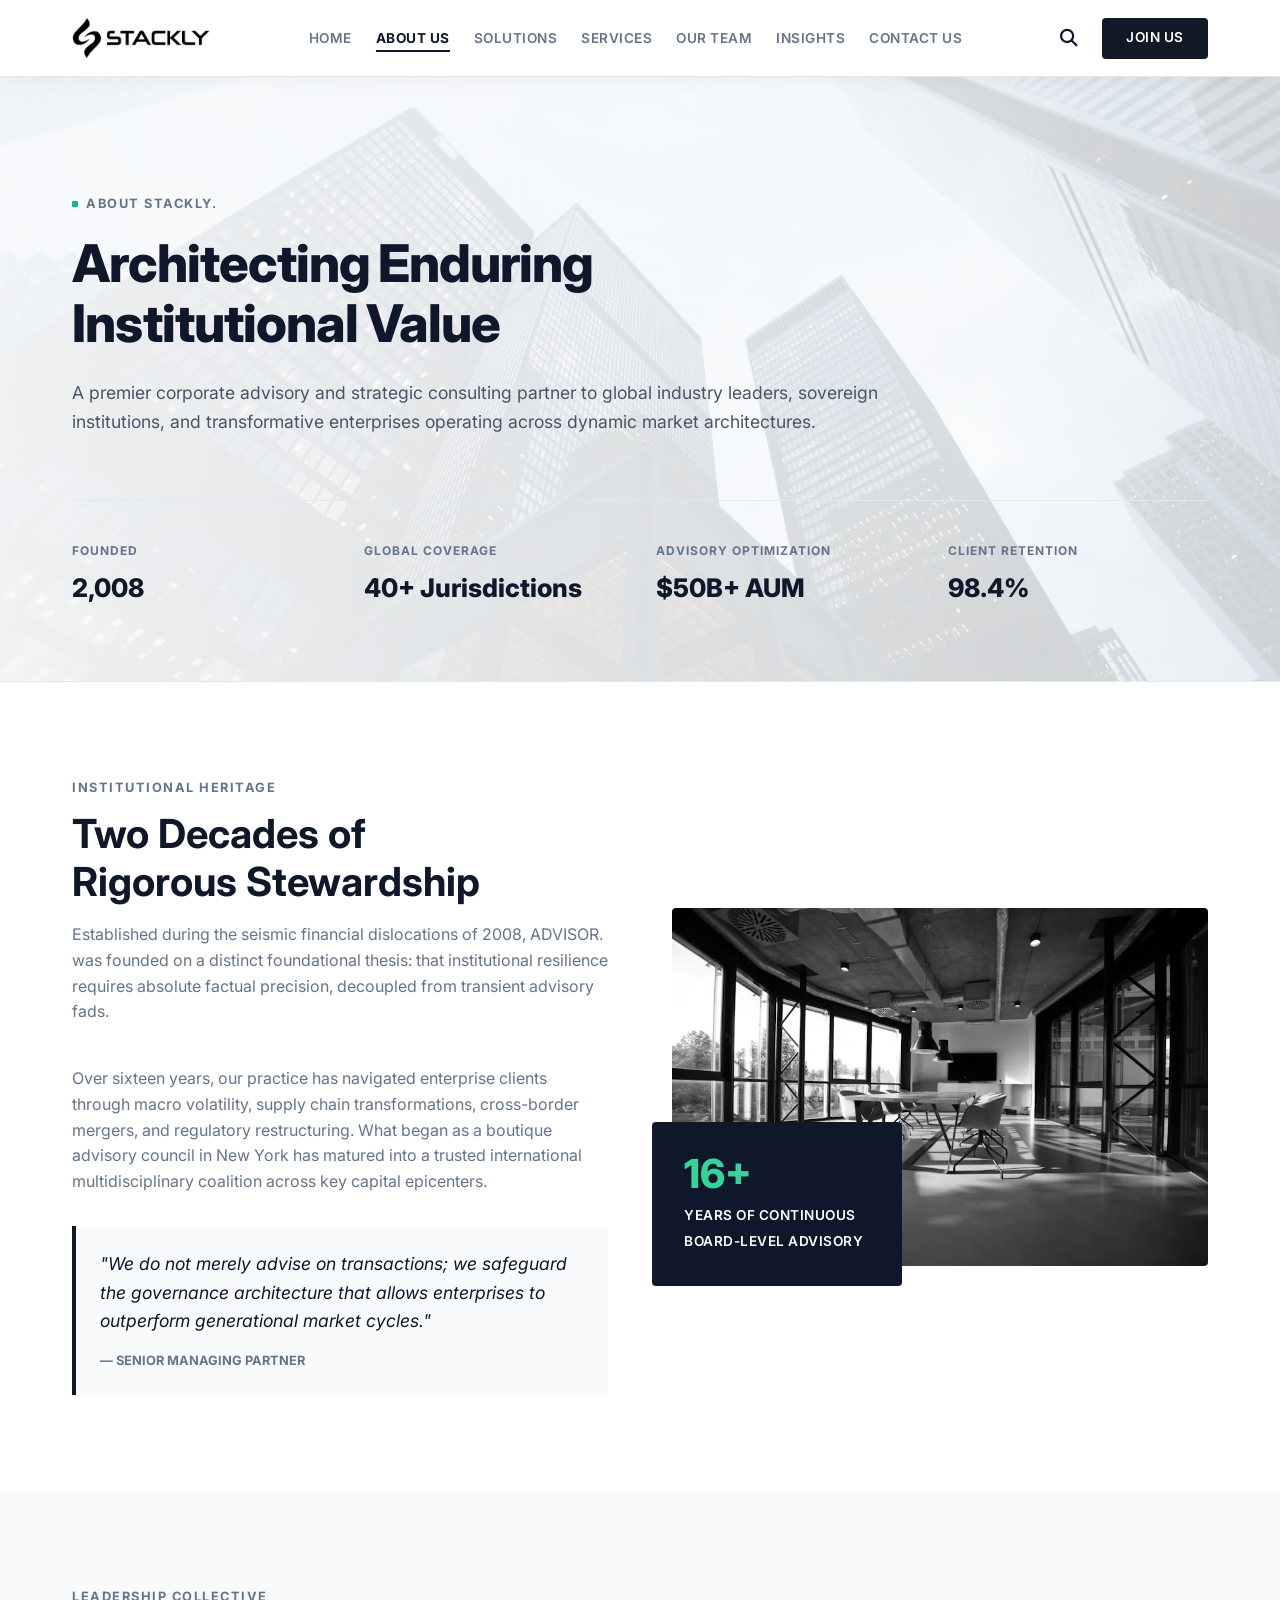
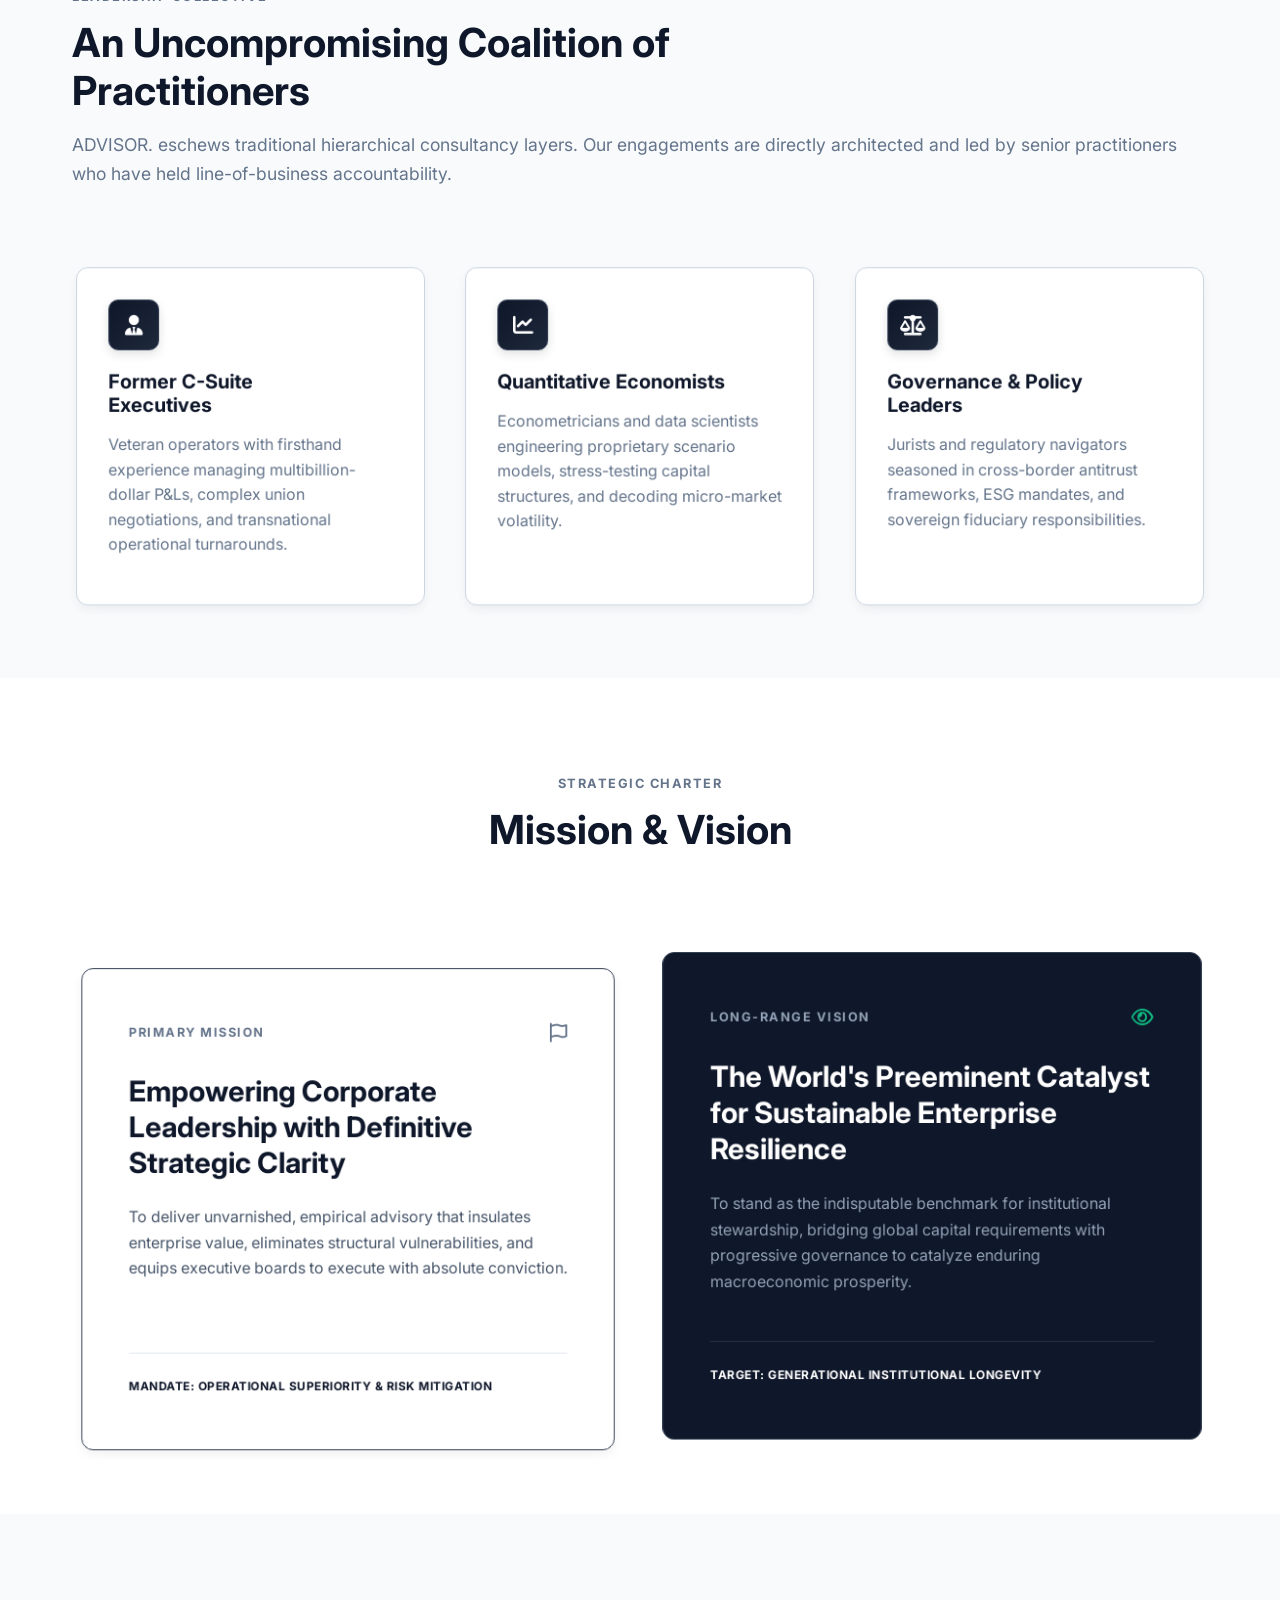
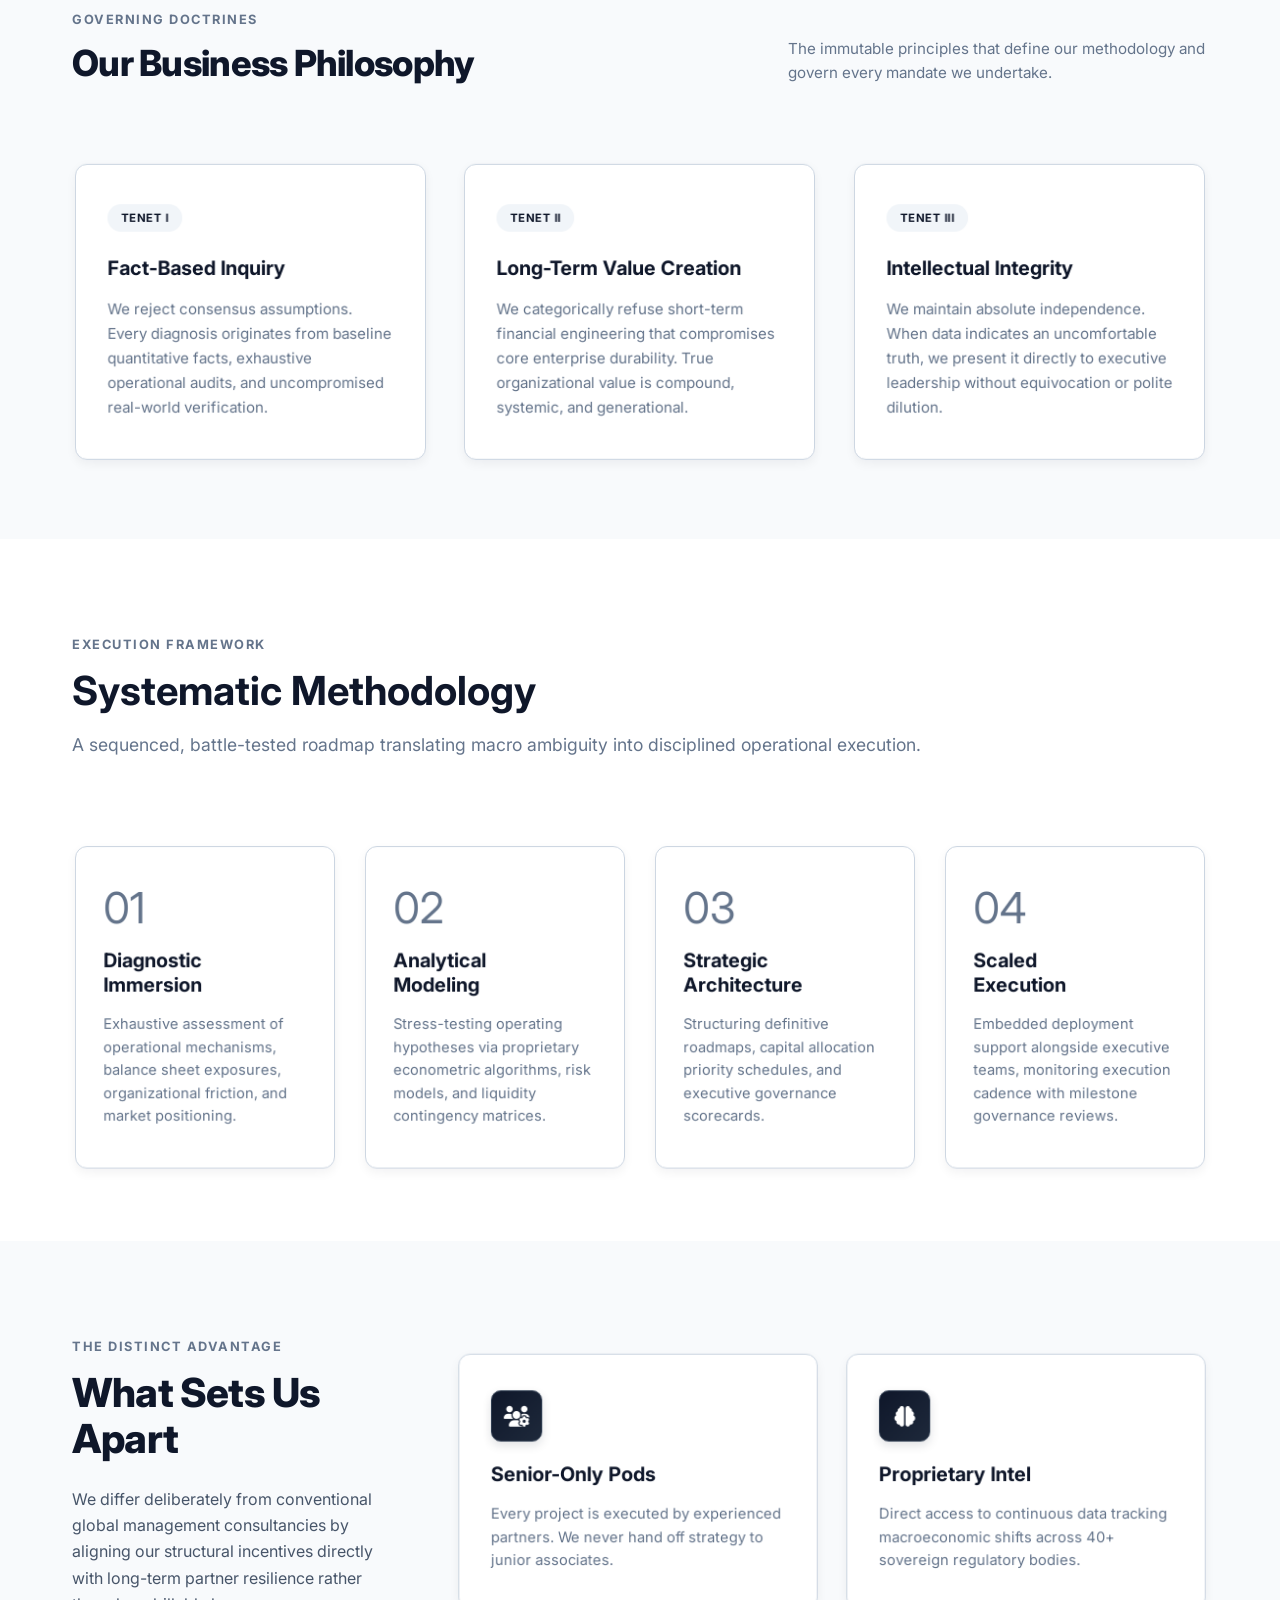
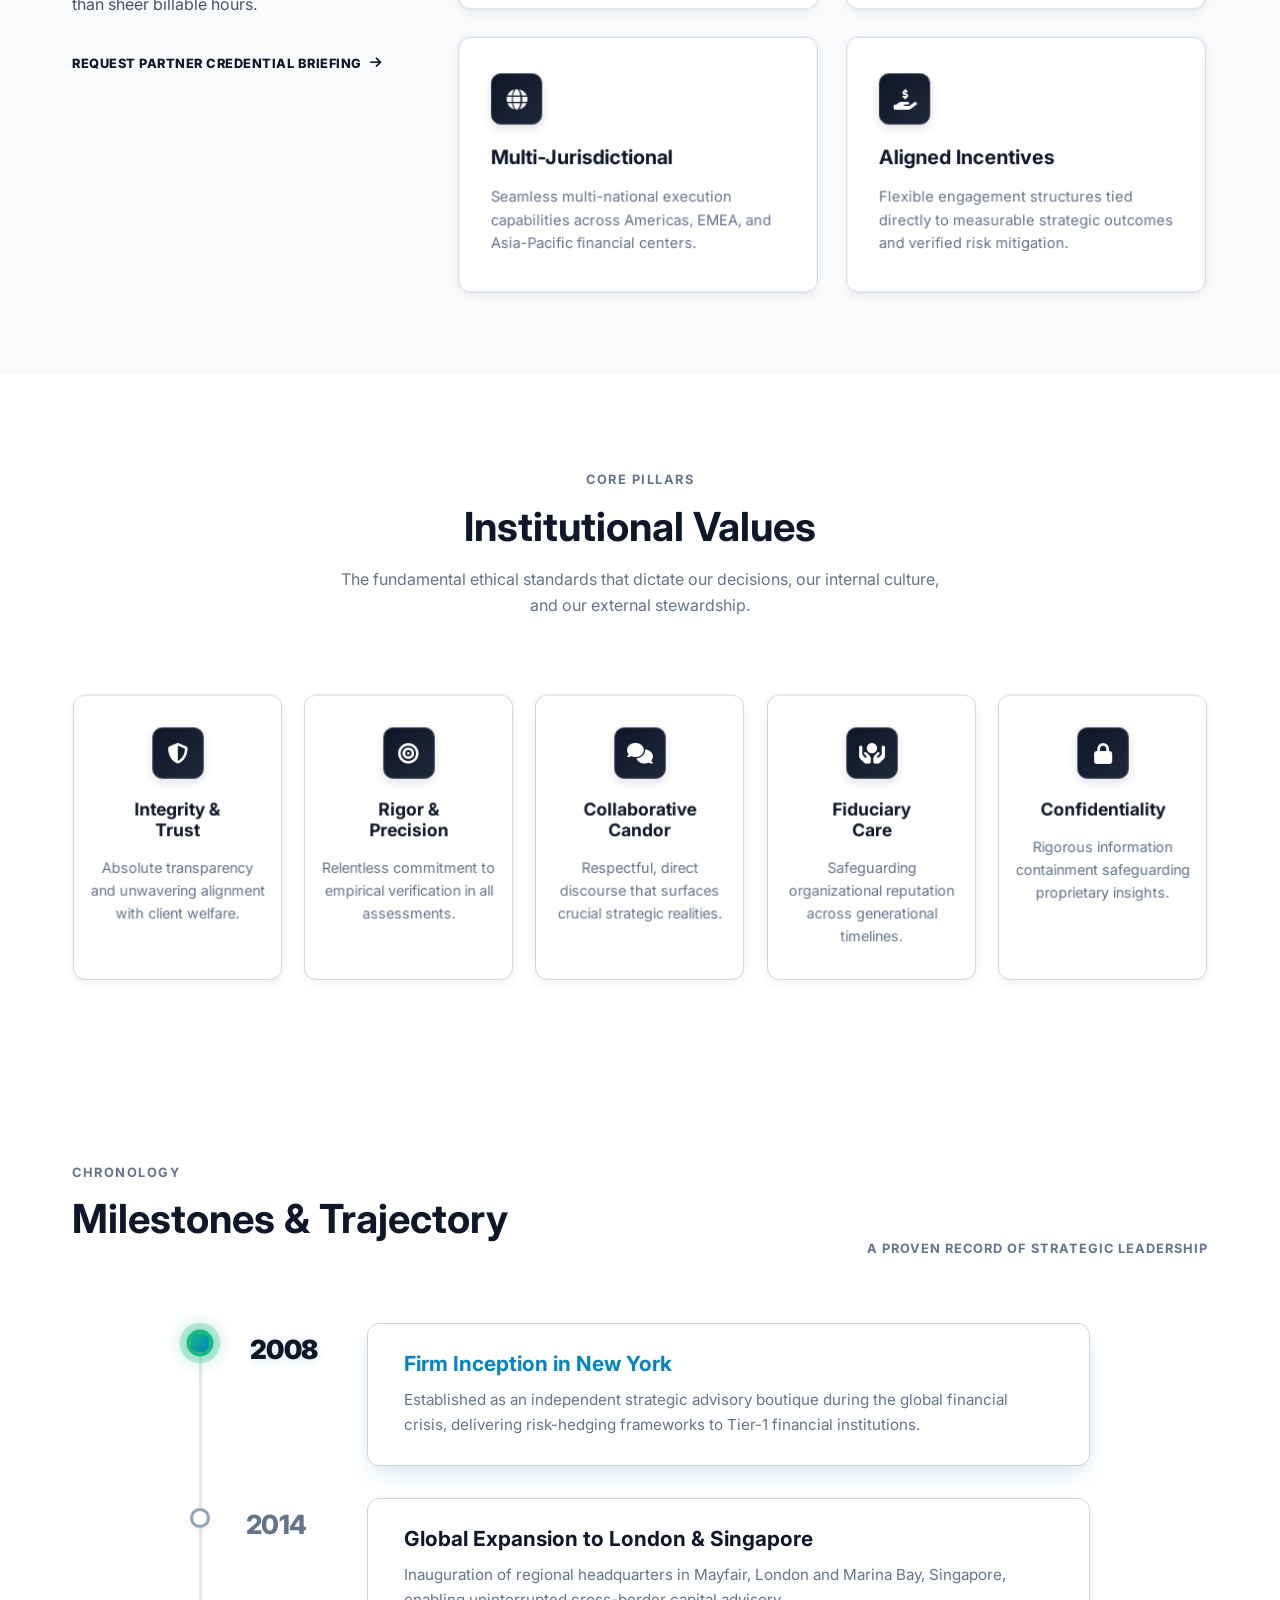
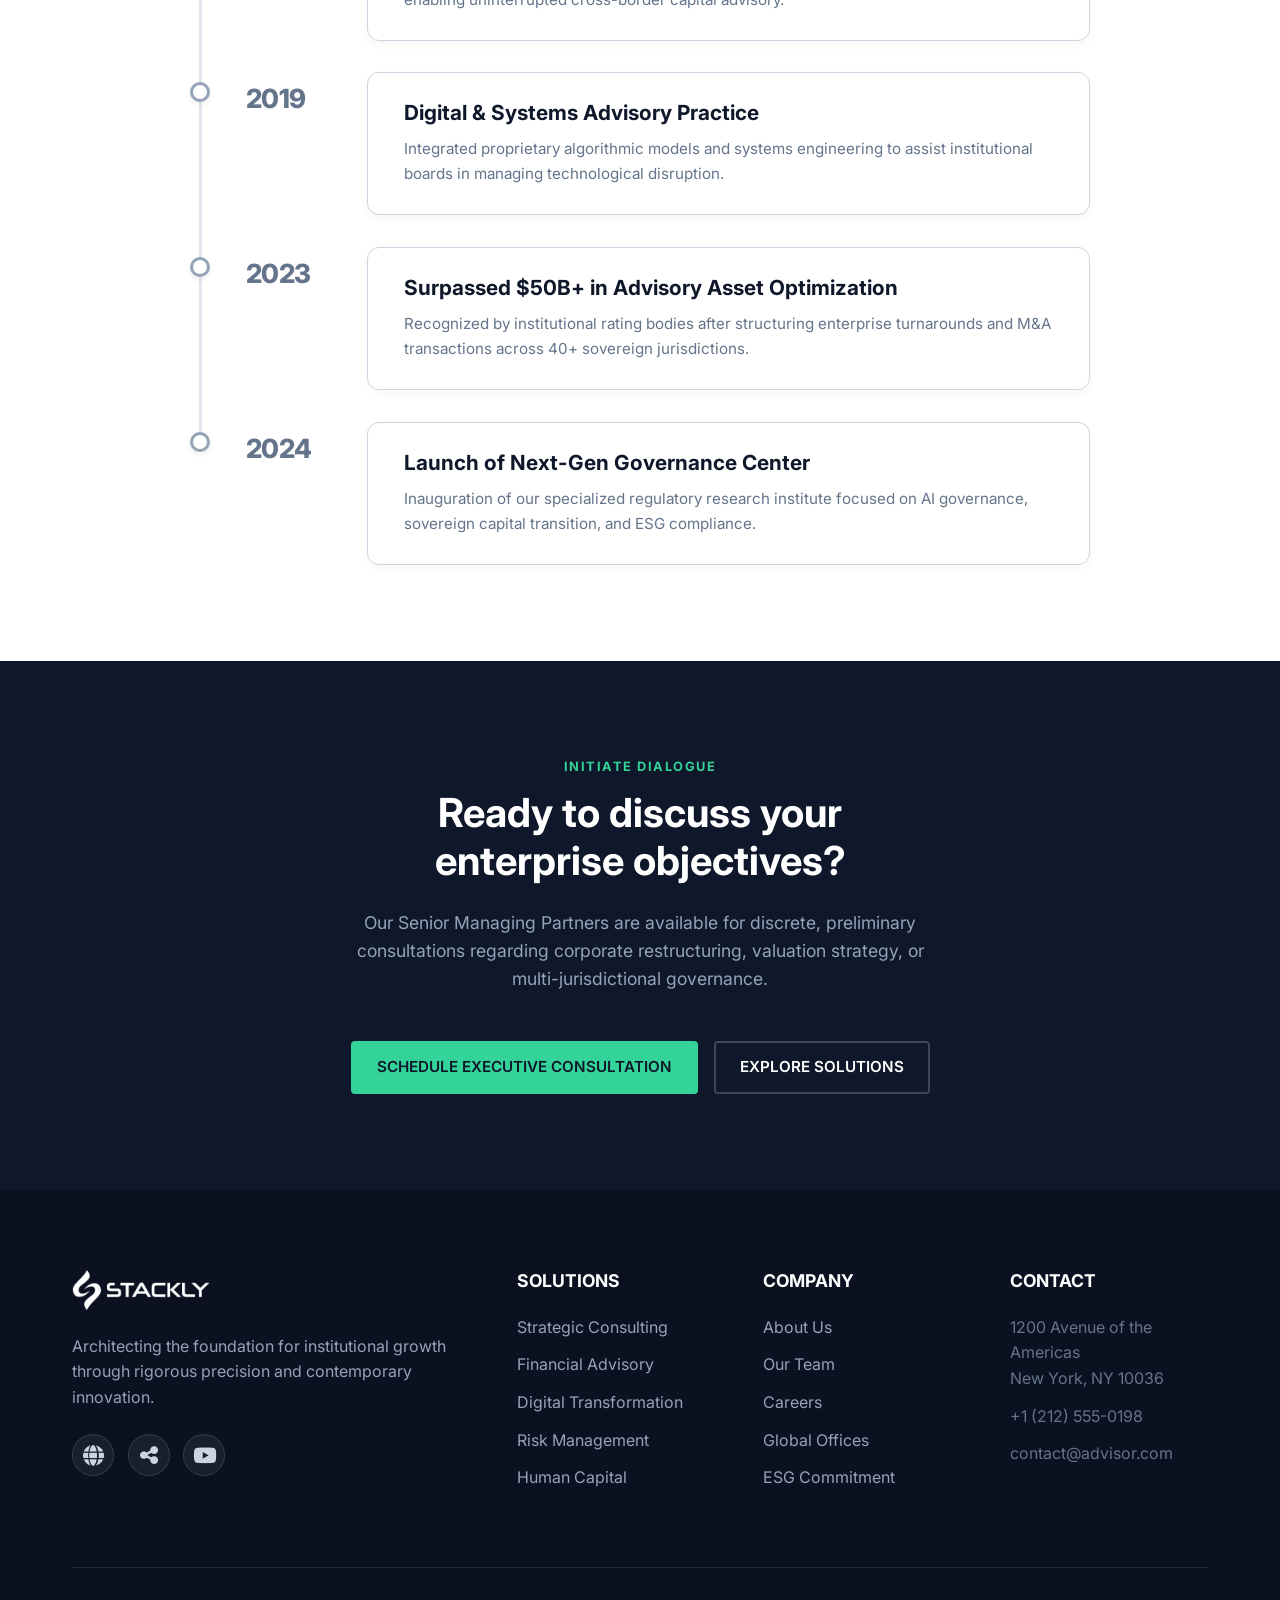
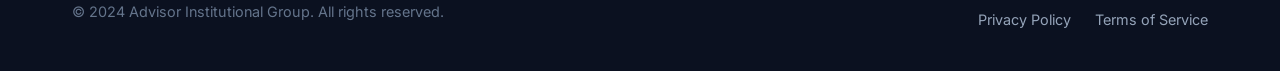
==== commit 2419ad98: "Add site-wide scroll reveals, count-up stats, signature card hover system, and chronology scroll tim" ====
--- a/about.html
+++ b/about.html
@@ -296,41 +296,45 @@
                 <span class="record-text">A PROVEN RECORD OF STRATEGIC LEADERSHIP</span>
             </div>
             
-            <div class="timeline-list">
-                <div class="tl-item">
-                    <div class="tl-marker"></div>
+            <div class="timeline-list" id="chronologyTimeline">
+                <!-- Continuous Vertical Track & Progressive Scroll Fill Line -->
+                <div class="timeline-track-bg" id="timelineTrackBg"></div>
+                <div class="timeline-track-fill" id="timelineTrackFill"></div>
+
+                <div class="tl-item" data-year="2008">
+                    <div class="tl-marker" aria-hidden="true"></div>
                     <div class="tl-year">2008</div>
                     <div class="tl-content">
                         <h4>Firm Inception in New York</h4>
                         <p>Established as an independent strategic advisory boutique during the global financial crisis, delivering risk-hedging frameworks to Tier-1 financial institutions.</p>
                     </div>
                 </div>
-                <div class="tl-item">
-                    <div class="tl-marker"></div>
+                <div class="tl-item" data-year="2014">
+                    <div class="tl-marker" aria-hidden="true"></div>
                     <div class="tl-year">2014</div>
                     <div class="tl-content">
                         <h4>Global Expansion to London & Singapore</h4>
                         <p>Inauguration of regional headquarters in Mayfair, London and Marina Bay, Singapore, enabling uninterrupted cross-border capital advisory.</p>
                     </div>
                 </div>
-                <div class="tl-item">
-                    <div class="tl-marker"></div>
+                <div class="tl-item" data-year="2019">
+                    <div class="tl-marker" aria-hidden="true"></div>
                     <div class="tl-year">2019</div>
                     <div class="tl-content">
                         <h4>Digital & Systems Advisory Practice</h4>
                         <p>Integrated proprietary algorithmic models and systems engineering to assist institutional boards in managing technological disruption.</p>
                     </div>
                 </div>
-                <div class="tl-item">
-                    <div class="tl-marker"></div>
+                <div class="tl-item" data-year="2023">
+                    <div class="tl-marker" aria-hidden="true"></div>
                     <div class="tl-year">2023</div>
                     <div class="tl-content">
                         <h4>Surpassed $50B+ in Advisory Asset Optimization</h4>
                         <p>Recognized by institutional rating bodies after structuring enterprise turnarounds and M&A transactions across 40+ sovereign jurisdictions.</p>
                     </div>
                 </div>
-                <div class="tl-item">
-                    <div class="tl-marker"></div>
+                <div class="tl-item" data-year="2024">
+                    <div class="tl-marker" aria-hidden="true"></div>
                     <div class="tl-year">2024</div>
                     <div class="tl-content">
                         <h4>Launch of Next-Gen Governance Center</h4>
--- a/css/styles.css
+++ b/css/styles.css
@@ -225,7 +225,7 @@
 }
 
 .logo-icon {
-    height: 32px;
+    height: 40px;
     width: auto;
     object-fit: contain;
     filter: brightness(0);
@@ -386,7 +386,7 @@
 }
 
 .public-sidebar-brand img {
-    height: 32px;
+    height: 36px;
     width: auto;
     object-fit: contain;
     filter: brightness(0) invert(1);
@@ -696,43 +696,360 @@
     gap: 2rem;
 }
 
+/* ========================================================
+   GLOBAL ANIMATIONS, KEYFRAMES & SCROLL REVEAL SYSTEM
+   ======================================================== */
+
+@keyframes heroFadeInUp {
+    from {
+        opacity: 0;
+        transform: translateY(28px);
+    }
+    to {
+        opacity: 1;
+        transform: translateY(0);
+    }
+}
+
+@keyframes pulseGlow {
+    0%, 100% {
+        box-shadow: 0 0 0 0 rgba(16, 185, 129, 0.4);
+    }
+    50% {
+        box-shadow: 0 0 0 10px rgba(16, 185, 129, 0);
+    }
+}
+
+@keyframes floatGentle {
+    0%, 100% {
+        transform: translateY(0px);
+    }
+    50% {
+        transform: translateY(-5px);
+    }
+}
+
+@keyframes shimmerSweep {
+    0% {
+        transform: translateX(-100%) rotate(30deg);
+    }
+    100% {
+        transform: translateX(250%) rotate(30deg);
+    }
+}
+
+/* Scroll Progress Bar at the top of viewport */
+.scroll-progress-bar {
+    position: fixed;
+    top: 0;
+    left: 0;
+    width: 0%;
+    height: 3.5px;
+    background: linear-gradient(90deg, #10b981, #0284c7, #6366f1);
+    z-index: 99999;
+    box-shadow: 0 0 12px rgba(16, 185, 129, 0.7);
+    transition: width 0.1s linear;
+    pointer-events: none;
+}
+
+/* Floating Back to Top Button */
+.back-to-top-btn {
+    position: fixed;
+    bottom: 2.25rem;
+    right: 2.25rem;
+    width: 48px;
+    height: 48px;
+    border-radius: 50%;
+    background: #0f172a;
+    color: #ffffff;
+    border: 1px solid #334155;
+    font-size: 1.15rem;
+    display: flex;
+    align-items: center;
+    justify-content: center;
+    cursor: pointer;
+    z-index: 1500;
+    opacity: 0;
+    visibility: hidden;
+    transform: translateY(20px) scale(0.9);
+    transition: all 0.35s cubic-bezier(0.16, 1, 0.3, 1);
+    box-shadow: 0 10px 25px -4px rgba(0, 0, 0, 0.35);
+}
+
+.back-to-top-btn.visible {
+    opacity: 1;
+    visibility: visible;
+    transform: translateY(0) scale(1);
+}
+
+.back-to-top-btn:hover {
+    background: #10b981;
+    color: #0f172a;
+    border-color: #10b981;
+    transform: translateY(-4px) scale(1.1);
+    box-shadow: 0 14px 28px rgba(16, 185, 129, 0.4);
+}
+
+.back-to-top-btn:active {
+    transform: scale(0.95);
+}
+
+/* Scroll-triggered cascading reveal cards */
+.reveal-card {
+    opacity: 0;
+    transform: translateY(48px) scale(0.96);
+    transition: opacity 0.75s cubic-bezier(0.16, 1, 0.3, 1),
+                transform 0.75s cubic-bezier(0.16, 1, 0.3, 1),
+                box-shadow 0.4s cubic-bezier(0.16, 1, 0.3, 1),
+                border-color 0.35s ease;
+    will-change: opacity, transform;
+}
+
+.reveal-card.revealed {
+    opacity: 1;
+    transform: translateY(0) scale(1);
+}
+
+/* Directional slide variants */
+.reveal-card.reveal-left {
+    transform: translateX(-45px) scale(0.96);
+}
+
+.reveal-card.reveal-right {
+    transform: translateX(45px) scale(0.96);
+}
+
+.reveal-card.reveal-left.revealed,
+.reveal-card.reveal-right.revealed {
+    transform: translate(0, 0) scale(1);
+    opacity: 1;
+}
+
+/* Section Header Scroll Reveal */
+.reveal-header {
+    opacity: 0;
+    transform: translateY(28px);
+    transition: opacity 0.7s cubic-bezier(0.16, 1, 0.3, 1),
+                transform 0.7s cubic-bezier(0.16, 1, 0.3, 1);
+    will-change: opacity, transform;
+}
+
+.reveal-header.revealed {
+    opacity: 1;
+    transform: translateY(0);
+}
+
+/* Micro-pop on card icons when card becomes revealed */
+@keyframes iconPop {
+    0% {
+        transform: scale(0.85);
+        opacity: 0.8;
+    }
+    50% {
+        transform: scale(1.18);
+    }
+    100% {
+        transform: scale(1);
+        opacity: 1;
+    }
+}
+
+.reveal-card.revealed .icon-box,
+.reveal-card.revealed .stat-icon,
+.reveal-card.revealed .ind-icon,
+.reveal-card.revealed .step-number {
+    animation: iconPop 0.55s cubic-bezier(0.16, 1, 0.3, 1) 0.15s both;
+}
+
+/* Counting animation indicator */
+.stat-number.counting,
+.solutions-stat-val.counting,
+.services-stat-val.counting,
+.teams-stat-val.counting,
+.insights-stat-val.counting,
+.stat-value.counting {
+    display: inline-block;
+    filter: drop-shadow(0 0 10px rgba(52, 211, 153, 0.6));
+    animation: floatGentle 1.8s ease-in-out infinite;
+}
+
+/* Hero Section Entrance Animations across all public pages */
+.hero-content h1,
+.about-hero-text h1,
+.solutions-hero-text h1,
+.services-hero-text h1,
+.teams-hero-text h1,
+.insights-hero-text h1,
+.contact-hero-text h1,
+.signin-header h1,
+.signup-header h1,
+.error-content h1 {
+    animation: heroFadeInUp 0.85s cubic-bezier(0.16, 1, 0.3, 1) forwards;
+}
+
+.hero-content p,
+.about-hero-text p,
+.solutions-hero-desc,
+.services-hero-desc,
+.teams-hero-desc,
+.insights-hero-desc,
+.contact-hero-desc,
+.signin-header p,
+.signup-header p,
+.error-content p {
+    animation: heroFadeInUp 0.85s cubic-bezier(0.16, 1, 0.3, 1) 0.15s both;
+}
+
+.hero-buttons,
+.hero-stats,
+.solutions-stats-row,
+.services-stats-grid,
+.teams-stats-row,
+.insights-stats-row {
+    animation: heroFadeInUp 0.85s cubic-bezier(0.16, 1, 0.3, 1) 0.28s both;
+}
+
+/* [Signature Hover Animation System positioned at end of file for global cascade supremacy] */
+
+/* Scrolled Navbar State */
+.navbar.navbar-scrolled {
+    box-shadow: 0 10px 30px -5px rgba(0, 0, 0, 0.08);
+    background: rgba(255, 255, 255, 0.97);
+    border-bottom-color: #cbd5e1;
+}
+
+/* Button micro-interactions */
+.btn {
+    transition: transform 0.3s cubic-bezier(0.16, 1, 0.3, 1), background-color 0.3s ease, box-shadow 0.3s ease;
+}
+
+.btn:hover {
+    transform: translateY(-2px);
+    box-shadow: 0 8px 18px rgba(0, 0, 0, 0.12);
+}
+
+.btn:active {
+    transform: translateY(0);
+}
+
+/* ========================================================
+   CORE SOLUTIONS CARDS & INTERACTION
+   ======================================================== */
+.solutions-grid {
+    display: grid;
+    grid-template-columns: repeat(3, 1fr);
+    gap: 2rem;
+}
+
 .solution-card {
+    position: relative;
     background: var(--white);
     padding: 2.5rem;
-    border-radius: 8px;
-    border: 1.5px solid #334155;
-    box-shadow: 0 4px 6px -1px rgba(0, 0, 0, 0.05);
-    transition: transform 0.3s ease, box-shadow 0.3s ease, border-color 0.3s ease;
+    border-radius: 12px;
+    border: 1px solid #cbd5e1;
+    box-shadow: 0 4px 12px -2px rgba(15, 23, 42, 0.05);
+    transition: transform 0.4s cubic-bezier(0.16, 1, 0.3, 1),
+                box-shadow 0.4s cubic-bezier(0.16, 1, 0.3, 1),
+                border-color 0.35s ease;
+    overflow: hidden;
+}
+
+/* Top Accent Line Indicator that expands on hover */
+.solution-card::before {
+    content: '';
+    position: absolute;
+    top: 0;
+    left: 0;
+    width: 0%;
+    height: 4px;
+    background: linear-gradient(90deg, #10b981, #0284c7);
+    transition: width 0.45s cubic-bezier(0.16, 1, 0.3, 1);
+    z-index: 3;
+}
+
+/* Shimmer Light Sheen passing across on hover */
+.solution-card::after {
+    content: '';
+    position: absolute;
+    top: -50%;
+    left: -50%;
+    width: 200%;
+    height: 200%;
+    background: linear-gradient(
+        60deg,
+        rgba(255, 255, 255, 0) 30%,
+        rgba(255, 255, 255, 0.6) 50%,
+        rgba(255, 255, 255, 0) 70%
+    );
+    transform: translateX(-100%) rotate(30deg);
+    pointer-events: none;
+    z-index: 2;
 }
 
 .solution-card:hover {
-    transform: translateY(-5px);
-    border-color: #2563eb;
-    box-shadow: 0 14px 28px -6px rgba(37, 99, 235, 0.18), 0 4px 10px rgba(0, 0, 0, 0.05);
+    transform: translateY(-8px) scale(1.01);
+    border-color: #0284c7;
+    box-shadow: 0 20px 35px -8px rgba(2, 132, 199, 0.16), 0 8px 16px -4px rgba(0, 0, 0, 0.04);
+}
+
+.solution-card:hover::before {
+    width: 100%;
+}
+
+.solution-card:hover::after {
+    animation: shimmerSweep 0.9s cubic-bezier(0.16, 1, 0.3, 1);
 }
 
 .solution-card .icon-box {
-    width: 48px;
-    height: 48px;
-    background-color: var(--primary-dark);
+    width: 52px;
+    height: 52px;
+    background: linear-gradient(135deg, #0f172a, #1e293b);
     color: var(--white);
     display: flex;
     align-items: center;
     justify-content: center;
-    font-size: 1.25rem;
-    border-radius: 6px;
+    font-size: 1.35rem;
+    border-radius: 10px;
     margin-bottom: 1.5rem;
+    transition: all 0.4s cubic-bezier(0.16, 1, 0.3, 1);
+}
+
+.solution-card:hover .icon-box {
+    background: linear-gradient(135deg, #10b981, #0284c7);
+    transform: scale(1.12) rotate(4deg);
+    box-shadow: 0 8px 20px rgba(16, 185, 129, 0.35);
 }
 
 .solution-card h3 {
     font-size: 1.25rem;
     margin-bottom: 1rem;
-}
-
-/* Why Choose Us Section */
+    transition: color 0.3s ease;
+}
+
+.solution-card:hover h3 {
+    color: #0f172a;
+}
+
+/* ========================================================
+   WHY CHOOSE US & COUNT-UP STATS
+   ======================================================== */
 .why-choose-us {
     background-color: var(--primary-dark);
     color: var(--white);
+    position: relative;
+    overflow: hidden;
+}
+
+.why-choose-us::before {
+    content: '';
+    position: absolute;
+    top: 0;
+    left: 50%;
+    transform: translateX(-50%);
+    width: 800px;
+    height: 350px;
+    background: radial-gradient(ellipse at center, rgba(16, 185, 129, 0.12) 0%, rgba(15, 23, 42, 0) 70%);
+    pointer-events: none;
 }
 
 .why-choose-us h2 {
@@ -741,7 +1058,6 @@
 
 .why-choose-us .subtitle {
     color: #94a3b8;
-    /* Slate 400 */
     max-width: 600px;
     margin: 0 auto 4rem;
 }
@@ -754,25 +1070,90 @@
 
 .stat-item {
     text-align: center;
+    padding: 2.25rem 1.5rem;
+    border-radius: 12px;
+    background: rgba(30, 41, 59, 0.4);
+    border: 1px solid rgba(51, 65, 85, 0.7);
+    backdrop-filter: blur(8px);
+    transition: transform 0.4s cubic-bezier(0.16, 1, 0.3, 1),
+                background 0.35s ease,
+                border-color 0.35s ease,
+                box-shadow 0.4s ease;
+    position: relative;
+    overflow: hidden;
+}
+
+.stat-item::before {
+    content: '';
+    position: absolute;
+    top: 0;
+    left: 0;
+    width: 100%;
+    height: 3px;
+    background: linear-gradient(90deg, transparent, var(--accent-bright), transparent);
+    opacity: 0;
+    transition: opacity 0.35s ease;
+}
+
+.stat-item:hover {
+    transform: translateY(-8px) scale(1.02);
+    background: rgba(30, 41, 59, 0.85);
+    border-color: rgba(52, 211, 153, 0.5);
+    box-shadow: 0 20px 35px -8px rgba(0, 0, 0, 0.4), 0 0 25px rgba(16, 185, 129, 0.15);
+}
+
+.stat-item:hover::before {
+    opacity: 1;
 }
 
 .stat-icon {
-    font-size: 2.5rem;
+    font-size: 2.35rem;
     color: var(--accent-bright);
-    margin-bottom: 1.5rem;
+    margin-bottom: 1.25rem;
+    transition: transform 0.4s cubic-bezier(0.16, 1, 0.3, 1), filter 0.35s ease;
+    display: inline-block;
+}
+
+.stat-item:hover .stat-icon {
+    transform: scale(1.18) rotate(-5deg);
+    filter: drop-shadow(0 4px 14px rgba(52, 211, 153, 0.6));
+}
+
+/* Stat Number with Count-Up Styling */
+.stat-number {
+    font-size: 2.6rem;
+    font-weight: 800;
+    color: var(--accent-bright);
+    line-height: 1.1;
+    margin-bottom: 0.65rem;
+    letter-spacing: -0.5px;
+    font-variant-numeric: tabular-nums;
+    display: block;
+    transition: transform 0.35s ease, color 0.35s ease, text-shadow 0.35s ease;
+}
+
+.stat-item:hover .stat-number {
+    transform: scale(1.06);
+    color: #6ee7b7;
+    text-shadow: 0 0 20px rgba(52, 211, 153, 0.5);
 }
 
 .stat-item h4 {
     color: var(--white);
-    margin-bottom: 1rem;
+    font-size: 1.15rem;
+    margin-bottom: 0.75rem;
 }
 
 .stat-item p {
     color: #94a3b8;
-    font-size: 0.95rem;
-}
-
-/* Featured Projects Section */
+    font-size: 0.92rem;
+    line-height: 1.55;
+    margin-bottom: 0;
+}
+
+/* ========================================================
+   FEATURED PROJECTS CARDS & HOVER EFFECTS
+   ======================================================== */
 .flex-header {
     display: flex;
     justify-content: space-between;
@@ -788,59 +1169,86 @@
 }
 
 .project-card {
-    border-radius: 8px;
+    border-radius: 12px;
     overflow: hidden;
     background: var(--white);
-    border: 1.5px solid #334155;
-    box-shadow: 0 4px 6px -1px rgba(0, 0, 0, 0.05);
-    transition: transform 0.3s ease, box-shadow 0.3s ease, border-color 0.3s ease;
+    border: 1px solid #cbd5e1;
+    box-shadow: 0 4px 12px -2px rgba(15, 23, 42, 0.05);
+    transition: transform 0.4s cubic-bezier(0.16, 1, 0.3, 1),
+                box-shadow 0.4s cubic-bezier(0.16, 1, 0.3, 1),
+                border-color 0.35s ease;
 }
 
 .project-card:hover {
-    transform: translateY(-4px);
-    border-color: #2563eb;
-    box-shadow: 0 14px 28px -6px rgba(37, 99, 235, 0.18), 0 4px 10px rgba(0, 0, 0, 0.05);
+    transform: translateY(-8px);
+    border-color: #0284c7;
+    box-shadow: 0 22px 40px -10px rgba(15, 23, 42, 0.16), 0 0 0 1px rgba(2, 132, 199, 0.2);
 }
 
 .project-image {
     position: relative;
     height: 300px;
     overflow: hidden;
+    background: #0f172a;
 }
 
 .project-image img {
     width: 100%;
     height: 100%;
     object-fit: cover;
-    transition: transform 0.5s ease;
+    transition: transform 0.6s cubic-bezier(0.16, 1, 0.3, 1), filter 0.6s ease;
 }
 
 .project-card:hover .project-image img {
-    transform: scale(1.05);
+    transform: scale(1.08);
+    filter: brightness(1.05);
 }
 
 .project-tag {
     position: absolute;
-    top: 1rem;
-    left: 1rem;
-    background: rgba(15, 23, 42, 0.8);
+    top: 1.25rem;
+    left: 1.25rem;
+    background: rgba(15, 23, 42, 0.85);
     color: var(--white);
-    padding: 0.25rem 0.75rem;
-    border-radius: 4px;
-    font-size: 0.8rem;
-    font-weight: 600;
-    backdrop-filter: blur(4px);
+    padding: 0.35rem 0.85rem;
+    border-radius: 6px;
+    font-size: 0.78rem;
+    font-weight: 700;
+    letter-spacing: 0.5px;
+    backdrop-filter: blur(6px);
+    border: 1px solid rgba(255, 255, 255, 0.15);
+    transition: all 0.3s ease;
+}
+
+.project-card:hover .project-tag {
+    background: #0284c7;
+    transform: translateY(-2px);
+    box-shadow: 0 4px 12px rgba(2, 132, 199, 0.4);
 }
 
 .project-content {
-    padding: 2rem;
+    padding: 2.25rem;
 }
 
 .project-content h3 {
     margin-bottom: 0.75rem;
-}
-
-/* Our Approach Section */
+    transition: color 0.3s ease;
+}
+
+.project-card:hover .project-content h3 {
+    color: #0284c7;
+}
+
+/* ========================================================
+   OUR APPROACH TIMELINE & ANIMATED STEPS
+   ======================================================== */
+.our-approach .subtitle {
+    margin-bottom: 4rem;
+}
+
+/* ========================================================
+   OUR APPROACH TIMELINE & SEQUENTIAL (1 -> 4) ANIMATED STEPS
+   ======================================================== */
 .our-approach .subtitle {
     margin-bottom: 4rem;
 }
@@ -852,38 +1260,146 @@
     position: relative;
 }
 
+/* Base Track: subtle gray guide line connecting centers of 4 circles (12.5% to 87.5% = 75% width) */
 .timeline::before {
     content: '';
     position: absolute;
-    top: 24px;
-    left: 10%;
-    right: 10%;
-    height: 2px;
-    background-color: var(--border-color);
+    top: 27px;
+    left: 12.5%;
+    width: 75%;
+    height: 4px;
+    background-color: #e2e8f0;
     z-index: 1;
-}
-
+    border-radius: 4px;
+}
+
+/* Active Fill Line: animates progressively from 1 -> 4 */
+.timeline-progress-bar {
+    position: absolute;
+    top: 27px;
+    left: 12.5%;
+    width: 0%;
+    max-width: 75%;
+    height: 4px;
+    background: linear-gradient(90deg, #10b981, #0284c7, #3b82f6);
+    z-index: 1;
+    border-radius: 4px;
+    transition: width 0.55s cubic-bezier(0.16, 1, 0.3, 1);
+    box-shadow: 0 0 14px rgba(16, 185, 129, 0.7);
+}
+
+/* Each Timeline Step: initial hidden / dim state */
 .timeline-step {
     position: relative;
     z-index: 2;
-}
-
+    padding: 1.5rem 1rem;
+    border-radius: 12px;
+    opacity: 0.22;
+    transform: translateY(28px) scale(0.94);
+    transition: opacity 0.65s cubic-bezier(0.16, 1, 0.3, 1),
+                transform 0.65s cubic-bezier(0.16, 1, 0.3, 1),
+                background 0.35s ease,
+                box-shadow 0.35s ease;
+}
+
+/* When Step is Loaded sequentially */
+.timeline-step.step-active {
+    opacity: 1;
+    transform: translateY(0) scale(1);
+}
+
+.timeline-step:hover {
+    transform: translateY(-6px);
+    background: rgba(255, 255, 255, 0.9);
+    box-shadow: 0 12px 28px -6px rgba(0, 0, 0, 0.08);
+}
+
+/* Step Number Circle */
 .step-number {
-    width: 50px;
-    height: 50px;
-    background-color: var(--primary-dark);
-    color: var(--white);
+    width: 56px;
+    height: 56px;
+    background: #e2e8f0;
+    color: #64748b;
     border-radius: 50%;
     display: flex;
     align-items: center;
     justify-content: center;
+    font-size: 1.35rem;
+    font-weight: 800;
+    margin: 0 auto 1.5rem;
+    border: 4px solid var(--white);
+    box-shadow: 0 4px 12px rgba(0, 0, 0, 0.06);
+    transition: all 0.45s cubic-bezier(0.16, 1, 0.3, 1);
+    position: relative;
+}
+
+/* Step Pop animation when activated */
+@keyframes stepPop {
+    0% {
+        transform: scale(0.8);
+    }
+    60% {
+        transform: scale(1.22);
+    }
+    100% {
+        transform: scale(1);
+    }
+}
+
+/* Glow ring pulse for highlighted current step */
+@keyframes stepPulseRing {
+    0% {
+        box-shadow: 0 0 0 0 rgba(16, 185, 129, 0.5), 0 8px 20px rgba(16, 185, 129, 0.4);
+    }
+    70% {
+        box-shadow: 0 0 0 12px rgba(16, 185, 129, 0), 0 8px 20px rgba(16, 185, 129, 0.2);
+    }
+    100% {
+        box-shadow: 0 0 0 0 rgba(16, 185, 129, 0), 0 8px 20px rgba(16, 185, 129, 0.4);
+    }
+}
+
+/* Active Step Number */
+.timeline-step.step-active .step-number {
+    background: linear-gradient(135deg, #0f172a, #1e293b);
+    color: #ffffff;
+    box-shadow: 0 6px 18px rgba(15, 23, 42, 0.25);
+    animation: stepPop 0.55s cubic-bezier(0.16, 1, 0.3, 1) both;
+}
+
+/* Highlighted Current Step (during sequence) */
+.timeline-step.step-highlight .step-number {
+    background: linear-gradient(135deg, #10b981, #0284c7);
+    color: #ffffff;
+    border-color: #ffffff;
+    animation: stepPop 0.55s cubic-bezier(0.16, 1, 0.3, 1) both,
+               stepPulseRing 1.4s ease-out infinite;
+}
+
+.timeline-step:hover .step-number {
+    background: linear-gradient(135deg, #10b981, #0284c7);
+    color: #ffffff;
+    transform: scale(1.15);
+    box-shadow: 0 0 0 8px rgba(16, 185, 129, 0.25), 0 8px 20px rgba(16, 185, 129, 0.4);
+}
+
+.timeline-step h4 {
+    margin-bottom: 0.6rem;
     font-size: 1.25rem;
     font-weight: 700;
-    margin: 0 auto 1.5rem;
-    border: 4px solid var(--bg-light);
-}
-
-/* Industries We Serve Section */
+    color: #0f172a;
+    transition: color 0.3s ease;
+}
+
+.timeline-step p {
+    font-size: 0.92rem;
+    color: var(--text-light);
+    line-height: 1.6;
+}
+
+/* ========================================================
+   INDUSTRIES WE SERVE CARDS & HOVER
+   ======================================================== */
 .industries .subtitle {
     margin-bottom: 4rem;
 }
@@ -895,37 +1411,79 @@
 }
 
 .industry-card {
-    padding: 2rem;
-    border: 1.5px solid #334155;
-    border-radius: 8px;
+    padding: 2.25rem 2rem;
+    border: 1px solid #cbd5e1;
+    border-radius: 12px;
+    background: var(--white);
     text-align: left;
-    transition: transform 0.3s ease, box-shadow 0.3s ease, border-color 0.3s ease;
+    transition: transform 0.4s cubic-bezier(0.16, 1, 0.3, 1),
+                box-shadow 0.4s cubic-bezier(0.16, 1, 0.3, 1),
+                border-color 0.35s ease;
+    position: relative;
+    overflow: hidden;
+}
+
+.industry-card::before {
+    content: '';
+    position: absolute;
+    top: 0;
+    left: 0;
+    width: 0%;
+    height: 3px;
+    background: linear-gradient(90deg, #10b981, #0284c7);
+    transition: width 0.4s cubic-bezier(0.16, 1, 0.3, 1);
 }
 
 .industry-card:hover {
-    transform: translateY(-4px);
-    border-color: #2563eb;
-    box-shadow: 0 14px 28px -6px rgba(37, 99, 235, 0.18), 0 4px 10px rgba(0, 0, 0, 0.05);
+    transform: translateY(-8px);
+    border-color: #0284c7;
+    box-shadow: 0 20px 35px -8px rgba(2, 132, 199, 0.16), 0 6px 12px rgba(0, 0, 0, 0.04);
+}
+
+.industry-card:hover::before {
+    width: 100%;
 }
 
 .ind-icon {
-    width: 40px;
-    height: 40px;
+    width: 48px;
+    height: 48px;
     background-color: var(--bg-light);
     color: var(--primary-dark);
     display: flex;
     align-items: center;
     justify-content: center;
-    border-radius: 6px;
+    border-radius: 10px;
     margin-bottom: 1.5rem;
-    font-size: 1.2rem;
+    font-size: 1.3rem;
+    transition: all 0.35s cubic-bezier(0.16, 1, 0.3, 1);
+    border: 1px solid #e2e8f0;
+}
+
+.industry-card:hover .ind-icon {
+    background: linear-gradient(135deg, #0f172a, #1e293b);
+    color: var(--accent-bright);
+    transform: scale(1.12) rotate(4deg);
+    border-color: transparent;
+    box-shadow: 0 8px 18px rgba(15, 23, 42, 0.2);
+}
+
+.industry-card h4 {
+    font-size: 1.25rem;
+    margin-bottom: 0.75rem;
+    transition: color 0.3s ease;
+}
+
+.industry-card:hover h4 {
+    color: #0284c7;
 }
 
 .text-sm {
     font-size: 0.9rem;
 }
 
-/* Testimonials Section */
+/* ========================================================
+   TESTIMONIALS CARDS & HOVER
+   ======================================================== */
 .testimonial-grid {
     display: grid;
     grid-template-columns: repeat(2, 1fr);
@@ -936,42 +1494,61 @@
 .testimonial-card {
     background: var(--white);
     padding: 3rem;
-    border-radius: 8px;
-    border: 1.5px solid #334155;
-    box-shadow: 0 4px 6px -1px rgba(0, 0, 0, 0.05);
-    transition: transform 0.3s ease, box-shadow 0.3s ease, border-color 0.3s ease;
+    border-radius: 12px;
+    border: 1px solid #cbd5e1;
+    box-shadow: 0 4px 12px -2px rgba(15, 23, 42, 0.05);
+    transition: transform 0.4s cubic-bezier(0.16, 1, 0.3, 1),
+                box-shadow 0.4s cubic-bezier(0.16, 1, 0.3, 1),
+                border-color 0.35s ease;
+    position: relative;
 }
 
 .testimonial-card:hover {
-    transform: translateY(-4px);
-    border-color: #2563eb;
-    box-shadow: 0 14px 28px -6px rgba(37, 99, 235, 0.18), 0 4px 10px rgba(0, 0, 0, 0.05);
+    transform: translateY(-6px);
+    border-color: #0284c7;
+    box-shadow: 0 20px 35px -8px rgba(15, 23, 42, 0.12), 0 0 0 1px rgba(2, 132, 199, 0.15);
 }
 
 .stars {
-    color: var(--accent-color);
+    color: #f59e0b;
     margin-bottom: 1.5rem;
-    font-size: 0.9rem;
-}
+    font-size: 1rem;
+    display: flex;
+    gap: 0.25rem;
+}
+
+.testimonial-card:hover .stars i {
+    animation: floatGentle 1.2s ease-in-out infinite;
+}
+
+.testimonial-card:hover .stars i:nth-child(2) { animation-delay: 0.1s; }
+.testimonial-card:hover .stars i:nth-child(3) { animation-delay: 0.2s; }
+.testimonial-card:hover .stars i:nth-child(4) { animation-delay: 0.3s; }
+.testimonial-card:hover .stars i:nth-child(5) { animation-delay: 0.4s; }
 
 .quote {
-    font-size: 1.1rem;
+    font-size: 1.12rem;
     color: var(--primary-dark);
     font-style: italic;
+    line-height: 1.65;
     margin-bottom: 2rem;
 }
 
 .author strong {
     display: block;
     color: var(--primary-dark);
+    font-size: 1.05rem;
 }
 
 .author span {
-    font-size: 0.9rem;
+    font-size: 0.85rem;
     color: var(--text-light);
-}
-
-/* Latest Insights Section */
+    letter-spacing: 0.5px;
+}
+
+/* ========================================================
+   LATEST INSIGHTS CARDS & HOVER
+   ======================================================== */
 .insights-grid {
     display: grid;
     grid-template-columns: repeat(3, 1fr);
@@ -979,41 +1556,58 @@
 }
 
 .insight-card {
-    border-radius: 8px;
+    border-radius: 12px;
     overflow: hidden;
     background: var(--white);
-    border: 1.5px solid #334155;
-    box-shadow: 0 4px 6px -1px rgba(0, 0, 0, 0.05);
-    transition: transform 0.3s ease, box-shadow 0.3s ease, border-color 0.3s ease;
+    border: 1px solid #cbd5e1;
+    box-shadow: 0 4px 12px -2px rgba(15, 23, 42, 0.05);
+    transition: transform 0.4s cubic-bezier(0.16, 1, 0.3, 1),
+                box-shadow 0.4s cubic-bezier(0.16, 1, 0.3, 1),
+                border-color 0.35s ease;
 }
 
 .insight-card:hover {
-    transform: translateY(-4px);
-    border-color: #2563eb;
-    box-shadow: 0 14px 28px -6px rgba(37, 99, 235, 0.18), 0 4px 10px rgba(0, 0, 0, 0.05);
+    transform: translateY(-8px);
+    border-color: #0284c7;
+    box-shadow: 0 20px 35px -8px rgba(15, 23, 42, 0.14), 0 0 0 1px rgba(2, 132, 199, 0.2);
 }
 
 .insight-card img {
     width: 100%;
-    height: 200px;
+    height: 220px;
     object-fit: cover;
+    transition: transform 0.6s cubic-bezier(0.16, 1, 0.3, 1), filter 0.6s ease;
+}
+
+.insight-card:hover img {
+    transform: scale(1.08);
+    filter: brightness(1.04);
 }
 
 .insight-content {
-    padding: 1.5rem;
+    padding: 1.75rem;
 }
 
 .insight-content .date {
     display: block;
-    font-size: 0.85rem;
-    color: var(--text-light);
+    font-size: 0.82rem;
+    font-weight: 600;
+    color: #0284c7;
     margin-bottom: 0.75rem;
+    letter-spacing: 0.5px;
 }
 
 .insight-content h3 {
-    font-size: 1.1rem;
+    font-size: 1.15rem;
+    line-height: 1.4;
     margin-bottom: 0;
-}
+    transition: color 0.3s ease;
+}
+
+.insight-card:hover .insight-content h3 {
+    color: #0284c7;
+}
+
 
 /* CTA Section */
 .cta-section {
@@ -1194,6 +1788,11 @@
     .nav-hamburger-btn {
         display: inline-flex !important;
     }
+
+    .navbar .search-icon,
+    .navbar .join-btn {
+        display: none !important;
+    }
 }
 
 @media (max-width: 768px) {
@@ -1246,7 +1845,7 @@
     }
 
     .navbar .logo-icon {
-        height: 28px;
+        height: 38px;
     }
 
     .nav-hamburger-btn {
@@ -1457,7 +2056,7 @@
 
 .practitioner-card i {
     font-size: 1.5rem;
-    color: var(--primary-dark);
+    color: #ffffff;
     margin-bottom: 1.5rem;
 }
 
@@ -1771,7 +2370,7 @@
 
 .diff-card i {
     font-size: 1.5rem;
-    color: var(--primary-dark);
+    color: #ffffff;
     margin-bottom: 1.5rem;
     display: block;
 }
@@ -1826,7 +2425,7 @@
 
 .value-card i {
     font-size: 1.5rem;
-    color: var(--primary-dark);
+    color: #ffffff;
     margin-bottom: 1.25rem;
 }
 
@@ -1855,75 +2454,142 @@
     text-transform: uppercase;
 }
 
+/* ========================================================
+   CHRONOLOGY INTERACTIVE VERTICAL SCROLL TIMELINE
+   - Continuous vertical connecting line from year to year
+   - Real-time scroll drawing progress with radiant gradient fill
+   - Active circle glow, year highlight & card illumination
+   ======================================================== */
 .timeline-list {
     margin: 4rem auto 0;
     display: flex;
     flex-direction: column;
-    gap: 0;
-    max-width: 860px;
+    gap: 2rem;
+    max-width: 900px;
     width: 100%;
+    position: relative;
+}
+
+/* Background vertical guide line (runs through centers of circles) */
+.timeline-track-bg {
+    position: absolute;
+    left: 9px; /* horizontally aligns with center of 20px marker */
+    width: 3px;
+    background-color: #e2e8f0;
+    border-radius: 3px;
+    z-index: 1;
+    pointer-events: none;
+}
+
+/* Active vertical gradient line that draws downward as you scroll */
+.timeline-track-fill {
+    position: absolute;
+    left: 9px;
+    width: 3px;
+    height: 0px;
+    background: linear-gradient(180deg, #10b981 0%, #0284c7 100%);
+    border-radius: 3px;
+    z-index: 2;
+    box-shadow: 0 0 10px rgba(16, 185, 129, 0.7);
+    pointer-events: none;
+    transition: height 0.08s linear;
 }
 
 .tl-item {
     display: grid;
-    grid-template-columns: 14px 80px minmax(0, 1fr);
-    gap: 3rem;
-    padding-bottom: 4rem;
+    grid-template-columns: 20px 85px minmax(0, 1fr);
+    gap: 2.25rem;
+    align-items: flex-start;
     position: relative;
-}
-
-.tl-item:last-child {
-    padding-bottom: 0;
-}
-
-/* Vertical line */
-.tl-item::before {
-    content: '';
-    position: absolute;
-    left: 6px;
-    top: 24px;
-    bottom: -8px;
-    width: 2px;
-    background-color: #cbd5e1;
-}
-
-.tl-item:last-child::before {
-    height: 48px;
-    bottom: auto;
-}
-
+    z-index: 3;
+    transition: transform 0.35s cubic-bezier(0.16, 1, 0.3, 1);
+}
+
+/* Marker circle */
 .tl-marker {
-    width: 14px;
-    height: 14px;
-    border: 2px solid var(--primary-dark);
+    width: 20px;
+    height: 20px;
+    border: 3px solid #94a3b8;
     border-radius: 50%;
-    background-color: var(--white);
-    margin-top: 8px;
+    background-color: #ffffff;
+    margin-top: 10px;
     position: relative;
-    z-index: 2;
-}
-
+    z-index: 4;
+    transition: all 0.4s cubic-bezier(0.16, 1, 0.3, 1);
+    box-shadow: 0 2px 6px rgba(15, 23, 42, 0.08);
+}
+
+/* Active Marker reached by scroll line */
+.tl-item.tl-active .tl-marker {
+    border-color: #10b981 !important;
+    background: linear-gradient(135deg, #10b981, #0284c7) !important;
+    transform: scale(1.35) !important;
+    box-shadow: 0 0 0 5px rgba(16, 185, 129, 0.25), 0 0 16px rgba(16, 185, 129, 0.6) !important;
+}
+
+/* Year label */
 .tl-year {
-    font-size: 1.5rem;
-    font-weight: 800;
-    color: var(--primary-dark);
+    font-size: 1.65rem;
+    font-weight: 800;
+    color: #64748b;
+    margin-top: 5px;
+    letter-spacing: -0.02em;
     display: flex;
     align-items: flex-start;
+    transition: all 0.35s ease;
+}
+
+.tl-item.tl-active .tl-year {
+    color: #0f172a !important;
+    font-weight: 900 !important;
+    transform: translateX(4px);
+    text-shadow: 0 2px 8px rgba(2, 132, 199, 0.15);
+}
+
+/* Milestone content card */
+.tl-content {
+    background: #ffffff;
+    border: 1px solid #cbd5e1;
+    border-radius: 12px;
+    padding: 1.75rem 2.25rem;
+    box-shadow: 0 4px 12px -2px rgba(15, 23, 42, 0.05);
+    position: relative;
+    overflow: hidden;
+    transition: transform 0.4s cubic-bezier(0.16, 1, 0.3, 1),
+                box-shadow 0.4s cubic-bezier(0.16, 1, 0.3, 1),
+                border-color 0.35s ease;
 }
 
 .tl-content h4 {
-    margin-bottom: 0.5rem;
-    font-size: 1.25rem;
+    margin-bottom: 0.6rem;
+    font-size: 1.3rem;
     font-weight: 700;
-    color: var(--primary-dark);
+    color: #0f172a;
+    transition: color 0.3s ease;
 }
 
 .tl-content p {
     margin-bottom: 0;
-    max-width: 620px;
     font-size: 0.95rem;
-    line-height: 1.6;
-    color: var(--text-light);
+    line-height: 1.65;
+    color: #64748b;
+}
+
+/* Active milestone state */
+.tl-item.tl-active .tl-content {
+    border-color: #0284c7;
+    box-shadow: 0 12px 28px -6px rgba(2, 132, 199, 0.16), 0 4px 12px rgba(15, 23, 42, 0.04);
+}
+
+.tl-item.tl-active .tl-content h4 {
+    color: #0284c7;
+}
+
+/* Hover micro-interaction */
+.tl-content:hover {
+    transform: translateY(-4px);
+    border-color: #0284c7;
+    box-shadow: 0 20px 35px -8px rgba(2, 132, 199, 0.22);
 }
 
 /* About CTA */
@@ -2261,7 +2927,7 @@
 
 .practice-icon {
     font-size: 1.25rem;
-    color: #0f172a;
+    color: #ffffff;
     display: flex;
     align-items: center;
     justify-content: center;
@@ -10376,4 +11042,460 @@
         flex-direction: column;
         align-items: stretch;
     }
-}+}
+
+/* ========================================================
+   GLOBAL SIGNATURE HOVER ANIMATION SYSTEM (ALL PUBLIC PAGES)
+   - Matches the signature card hover aesthetic of index.html
+   - Expanding Top Gradient Bar (Emerald #10b981 -> Sky Blue #0284c7)
+   - Diagonal Shimmer Sweep Light Sheen
+   - 3D Smooth Elevation Lift (-8px scale 1.01) + Cyan Glow Border (#0284c7)
+   - Rounded Slate Icon Box Transforming to Radiant Emerald/Cyan Glow
+   ======================================================== */
+
+/* 1. All Card Containers: Base Position, Overflow & Smooth Transitions */
+.solution-card,
+.practice-card,
+.framework-card,
+.flagship-card,
+.specialized-card,
+.deployment-card,
+.practitioner-card,
+.mv-card,
+.phil-card,
+.method-card,
+.diff-card,
+.value-card,
+.tl-content,
+.expert-card,
+.collab-card,
+.join-pillar-item,
+.insights-stat-card,
+.flagship-dossier-card,
+.memo-card,
+.vector-card,
+.playbook-card,
+.report-card,
+.chart-card,
+.guide-row-card,
+.guarantee-card,
+.standards-card,
+.hubs-card,
+.office-card,
+.faq-card,
+.intake-form-card,
+.board-photo-card,
+.map-canvas-card,
+.map-inspector-card,
+.recovery-card,
+.role-card {
+    position: relative !important;
+    overflow: hidden !important;
+    border-radius: 12px !important;
+    border: 1px solid #cbd5e1 !important;
+    transition: transform 0.4s cubic-bezier(0.16, 1, 0.3, 1),
+                box-shadow 0.4s cubic-bezier(0.16, 1, 0.3, 1),
+                border-color 0.35s ease !important;
+}
+
+/* Maintain dark style for dark cards */
+.mv-card.dark-card {
+    border: 1px solid #334155 !important;
+}
+
+/* 2. Expanding Top Gradient Line Indicator (width: 0% -> 100% on hover) */
+.solution-card::before,
+.practice-card::before,
+.framework-card::before,
+.flagship-card::before,
+.specialized-card::before,
+.deployment-card::before,
+.practitioner-card::before,
+.mv-card::before,
+.phil-card::before,
+.method-card::before,
+.diff-card::before,
+.value-card::before,
+.tl-content::before,
+.expert-card::before,
+.collab-card::before,
+.join-pillar-item::before,
+.insights-stat-card::before,
+.flagship-dossier-card::before,
+.memo-card::before,
+.vector-card::before,
+.playbook-card::before,
+.report-card::before,
+.chart-card::before,
+.guide-row-card::before,
+.guarantee-card::before,
+.standards-card::before,
+.hubs-card::before,
+.office-card::before,
+.faq-card::before,
+.intake-form-card::before,
+.board-photo-card::before,
+.map-canvas-card::before,
+.map-inspector-card::before,
+.recovery-card::before,
+.role-card::before {
+    content: '' !important;
+    position: absolute !important;
+    top: 0 !important;
+    left: 0 !important;
+    width: 0% !important;
+    height: 4px !important;
+    background: linear-gradient(90deg, #10b981, #0284c7) !important;
+    transition: width 0.45s cubic-bezier(0.16, 1, 0.3, 1) !important;
+    z-index: 10 !important;
+    pointer-events: none !important;
+}
+
+/* 3. Diagonal Shimmer Light Sheen Passing Across Card */
+.solution-card::after,
+.practice-card::after,
+.framework-card::after,
+.flagship-card::after,
+.specialized-card::after,
+.deployment-card::after,
+.practitioner-card::after,
+.mv-card::after,
+.phil-card::after,
+.method-card::after,
+.diff-card::after,
+.value-card::after,
+.tl-content::after,
+.expert-card::after,
+.collab-card::after,
+.join-pillar-item::after,
+.insights-stat-card::after,
+.flagship-dossier-card::after,
+.memo-card::after,
+.vector-card::after,
+.playbook-card::after,
+.report-card::after,
+.chart-card::after,
+.guide-row-card::after,
+.guarantee-card::after,
+.standards-card::after,
+.hubs-card::after,
+.office-card::after,
+.faq-card::after,
+.intake-form-card::after,
+.board-photo-card::after,
+.map-canvas-card::after,
+.map-inspector-card::after,
+.recovery-card::after,
+.role-card::after {
+    content: '' !important;
+    position: absolute !important;
+    top: -50% !important;
+    left: -50% !important;
+    width: 200% !important;
+    height: 200% !important;
+    background: linear-gradient(
+        60deg,
+        rgba(255, 255, 255, 0) 30%,
+        rgba(255, 255, 255, 0.6) 50%,
+        rgba(255, 255, 255, 0) 70%
+    ) !important;
+    transform: translateX(-100%) rotate(30deg) !important;
+    pointer-events: none !important;
+    z-index: 9 !important;
+}
+
+/* 4. Active Card Hover State: 3D Lift + Glowing Border (#0284c7) */
+.solution-card:hover,
+.practice-card:hover,
+.framework-card:hover,
+.flagship-card:hover,
+.specialized-card:hover,
+.deployment-card:hover,
+.practitioner-card:hover,
+.mv-card:hover,
+.phil-card:hover,
+.method-card:hover,
+.diff-card:hover,
+.value-card:hover,
+.tl-content:hover,
+.expert-card:hover,
+.collab-card:hover,
+.join-pillar-item:hover,
+.insights-stat-card:hover,
+.flagship-dossier-card:hover,
+.memo-card:hover,
+.vector-card:hover,
+.playbook-card:hover,
+.report-card:hover,
+.chart-card:hover,
+.guide-row-card:hover,
+.guarantee-card:hover,
+.standards-card:hover,
+.hubs-card:hover,
+.office-card:hover,
+.faq-card:hover,
+.intake-form-card:hover,
+.board-photo-card:hover,
+.map-canvas-card:hover,
+.map-inspector-card:hover,
+.recovery-card:hover,
+.role-card:hover {
+    transform: translateY(-8px) scale(1.01) !important;
+    border-color: #0284c7 !important;
+    box-shadow: 0 20px 35px -8px rgba(2, 132, 199, 0.22), 0 8px 16px -4px rgba(0, 0, 0, 0.05) !important;
+}
+
+/* Expanding top line on hover */
+.solution-card:hover::before,
+.practice-card:hover::before,
+.framework-card:hover::before,
+.flagship-card:hover::before,
+.specialized-card:hover::before,
+.deployment-card:hover::before,
+.practitioner-card:hover::before,
+.mv-card:hover::before,
+.phil-card:hover::before,
+.method-card:hover::before,
+.diff-card:hover::before,
+.value-card:hover::before,
+.tl-content:hover::before,
+.expert-card:hover::before,
+.collab-card:hover::before,
+.join-pillar-item:hover::before,
+.insights-stat-card:hover::before,
+.flagship-dossier-card:hover::before,
+.memo-card:hover::before,
+.vector-card:hover::before,
+.playbook-card:hover::before,
+.report-card:hover::before,
+.chart-card:hover::before,
+.guide-row-card:hover::before,
+.guarantee-card:hover::before,
+.standards-card:hover::before,
+.hubs-card:hover::before,
+.office-card:hover::before,
+.faq-card:hover::before,
+.intake-form-card:hover::before,
+.board-photo-card:hover::before,
+.map-canvas-card:hover::before,
+.map-inspector-card:hover::before,
+.recovery-card:hover::before,
+.role-card:hover::before {
+    width: 100% !important;
+}
+
+/* Diagonal Shimmer Sweep triggers on hover */
+.solution-card:hover::after,
+.practice-card:hover::after,
+.framework-card:hover::after,
+.flagship-card:hover::after,
+.specialized-card:hover::after,
+.deployment-card:hover::after,
+.practitioner-card:hover::after,
+.mv-card:hover::after,
+.phil-card:hover::after,
+.method-card:hover::after,
+.diff-card:hover::after,
+.value-card:hover::after,
+.tl-content:hover::after,
+.expert-card:hover::after,
+.collab-card:hover::after,
+.join-pillar-item:hover::after,
+.insights-stat-card:hover::after,
+.flagship-dossier-card:hover::after,
+.memo-card:hover::after,
+.vector-card:hover::after,
+.playbook-card:hover::after,
+.report-card:hover::after,
+.chart-card:hover::after,
+.guide-row-card:hover::after,
+.guarantee-card:hover::after,
+.standards-card:hover::after,
+.hubs-card:hover::after,
+.office-card:hover::after,
+.faq-card:hover::after,
+.intake-form-card:hover::after,
+.board-photo-card:hover::after,
+.map-canvas-card:hover::after,
+.map-inspector-card:hover::after,
+.recovery-card:hover::after,
+.role-card:hover::after {
+    animation: shimmerSweep 0.9s cubic-bezier(0.16, 1, 0.3, 1) !important;
+}
+
+/* 5. ICON BOX SIGNATURE SYSTEM: Sleek Slate Box bursting into Glowing Emerald/Cyan on Card Hover */
+/* Base icon box state */
+.solution-card .icon-box,
+.practice-card .practice-icon,
+.deployment-card .deployment-phase-icon,
+.flagship-card .flagship-icon-overlay,
+.practitioner-card > i,
+.diff-card > i,
+.value-card > i,
+.guarantee-card .guarantee-icon-wrap,
+.standards-card > i,
+.hubs-card > i,
+.office-card > i,
+.memo-card .memo-icon,
+.vector-card .vector-icon,
+.guide-row-card > i,
+.role-card .role-icon,
+.recovery-card .card-icon,
+.recovery-card > i {
+    width: 52px !important;
+    height: 52px !important;
+    min-width: 52px !important;
+    min-height: 52px !important;
+    border-radius: 10px !important;
+    background: linear-gradient(135deg, #0f172a, #1e293b) !important;
+    color: #ffffff !important;
+    display: inline-flex !important;
+    align-items: center !important;
+    justify-content: center !important;
+    font-size: 1.3rem !important;
+    transition: all 0.4s cubic-bezier(0.16, 1, 0.3, 1) !important;
+    box-shadow: 0 4px 10px rgba(15, 23, 42, 0.12) !important;
+    margin-bottom: 1.25rem !important;
+}
+
+/* Base icon box state - Crisp Dark Slate Box with subtle border */
+.solution-card .icon-box,
+.practice-card .practice-icon,
+.deployment-card .deployment-phase-icon,
+.flagship-card .flagship-icon-overlay,
+.practitioner-card > i,
+.diff-card > i,
+.value-card > i,
+.guarantee-card .guarantee-icon-wrap,
+.standards-card > i,
+.hubs-card > i,
+.office-card > i,
+.memo-card .memo-icon,
+.vector-card .vector-icon,
+.guide-row-card > i,
+.role-card .role-icon,
+.recovery-card .card-icon,
+.recovery-card > i {
+    width: 52px !important;
+    height: 52px !important;
+    min-width: 52px !important;
+    min-height: 52px !important;
+    border-radius: 10px !important;
+    background: linear-gradient(135deg, #0f172a, #1e293b) !important;
+    border: 1px solid #334155 !important;
+    color: #ffffff !important;
+    display: inline-flex !important;
+    align-items: center !important;
+    justify-content: center !important;
+    font-size: 1.3rem !important;
+    transition: all 0.4s cubic-bezier(0.16, 1, 0.3, 1) !important;
+    box-shadow: 0 4px 10px rgba(15, 23, 42, 0.12) !important;
+    margin-bottom: 1.25rem !important;
+}
+
+/* Explicitly force pure white color on ALL icon elements, inner <i>, and FontAwesome ::before in unhovered state */
+.solution-card .icon-box,
+.solution-card .icon-box i,
+.solution-card .icon-box i::before,
+.practice-card .practice-icon,
+.practice-card .practice-icon i,
+.practice-card .practice-icon i::before,
+.deployment-card .deployment-phase-icon,
+.deployment-card .deployment-phase-icon i,
+.deployment-card .deployment-phase-icon i::before,
+.flagship-card .flagship-icon-overlay,
+.flagship-card .flagship-icon-overlay i,
+.flagship-card .flagship-icon-overlay i::before,
+.practitioner-card > i,
+.practitioner-card > i::before,
+.practitioner-card i,
+.practitioner-card i::before,
+.diff-card > i,
+.diff-card > i::before,
+.diff-card i,
+.diff-card i::before,
+.value-card > i,
+.value-card > i::before,
+.value-card i,
+.value-card i::before,
+.guarantee-card .guarantee-icon-wrap,
+.guarantee-card .guarantee-icon-wrap i,
+.guarantee-card .guarantee-icon-wrap i::before,
+.guarantee-card i,
+.guarantee-card i::before,
+.standards-card > i,
+.standards-card > i::before,
+.standards-card i,
+.standards-card i::before,
+.hubs-card > i,
+.hubs-card > i::before,
+.hubs-card i,
+.hubs-card i::before,
+.office-card > i,
+.office-card > i::before,
+.office-card i,
+.office-card i::before,
+.memo-card .memo-icon,
+.memo-card .memo-icon i,
+.memo-card .memo-icon i::before,
+.vector-card .vector-icon,
+.vector-card .vector-icon i,
+.vector-card .vector-icon i::before,
+.guide-row-card > i,
+.guide-row-card > i::before,
+.guide-row-card i,
+.guide-row-card i::before,
+.role-card .role-icon,
+.role-card .role-icon i,
+.role-card .role-icon i::before,
+.recovery-card .card-icon,
+.recovery-card .card-icon i,
+.recovery-card .card-icon i::before,
+.recovery-card > i,
+.recovery-card > i::before {
+    color: #ffffff !important;
+    fill: #ffffff !important;
+    -webkit-text-fill-color: #ffffff !important;
+    opacity: 1 !important;
+    visibility: visible !important;
+}
+
+/* Glowing Emerald-to-Cyan Transform on Card Hover (Matches Screenshot) */
+.solution-card:hover .icon-box,
+.practice-card:hover .practice-icon,
+.deployment-card:hover .deployment-phase-icon,
+.flagship-card:hover .flagship-icon-overlay,
+.practitioner-card:hover > i,
+.diff-card:hover > i,
+.value-card:hover > i,
+.guarantee-card:hover .guarantee-icon-wrap,
+.standards-card:hover > i,
+.hubs-card:hover > i,
+.office-card:hover > i,
+.memo-card:hover .memo-icon,
+.vector-card:hover .vector-icon,
+.guide-row-card:hover > i,
+.role-card:hover .role-icon,
+.recovery-card:hover .card-icon,
+.recovery-card:hover > i {
+    background: linear-gradient(135deg, #10b981, #0284c7) !important;
+    color: #ffffff !important;
+    transform: scale(1.15) rotate(4deg) !important;
+    box-shadow: 0 8px 22px rgba(16, 185, 129, 0.45) !important;
+}
+
+/* Photo and specific card hover micro-animations */
+.expert-card:hover .expert-photo-wrap img,
+.board-photo-card:hover img {
+    transform: scale(1.05) !important;
+    transition: transform 0.4s ease !important;
+}
+
+.expert-card .expert-external-icon {
+    transition: transform 0.3s ease, color 0.3s ease !important;
+}
+
+.expert-card:hover .expert-external-icon {
+    color: #0284c7 !important;
+    transform: translate(3px, -3px) !important;
+}
